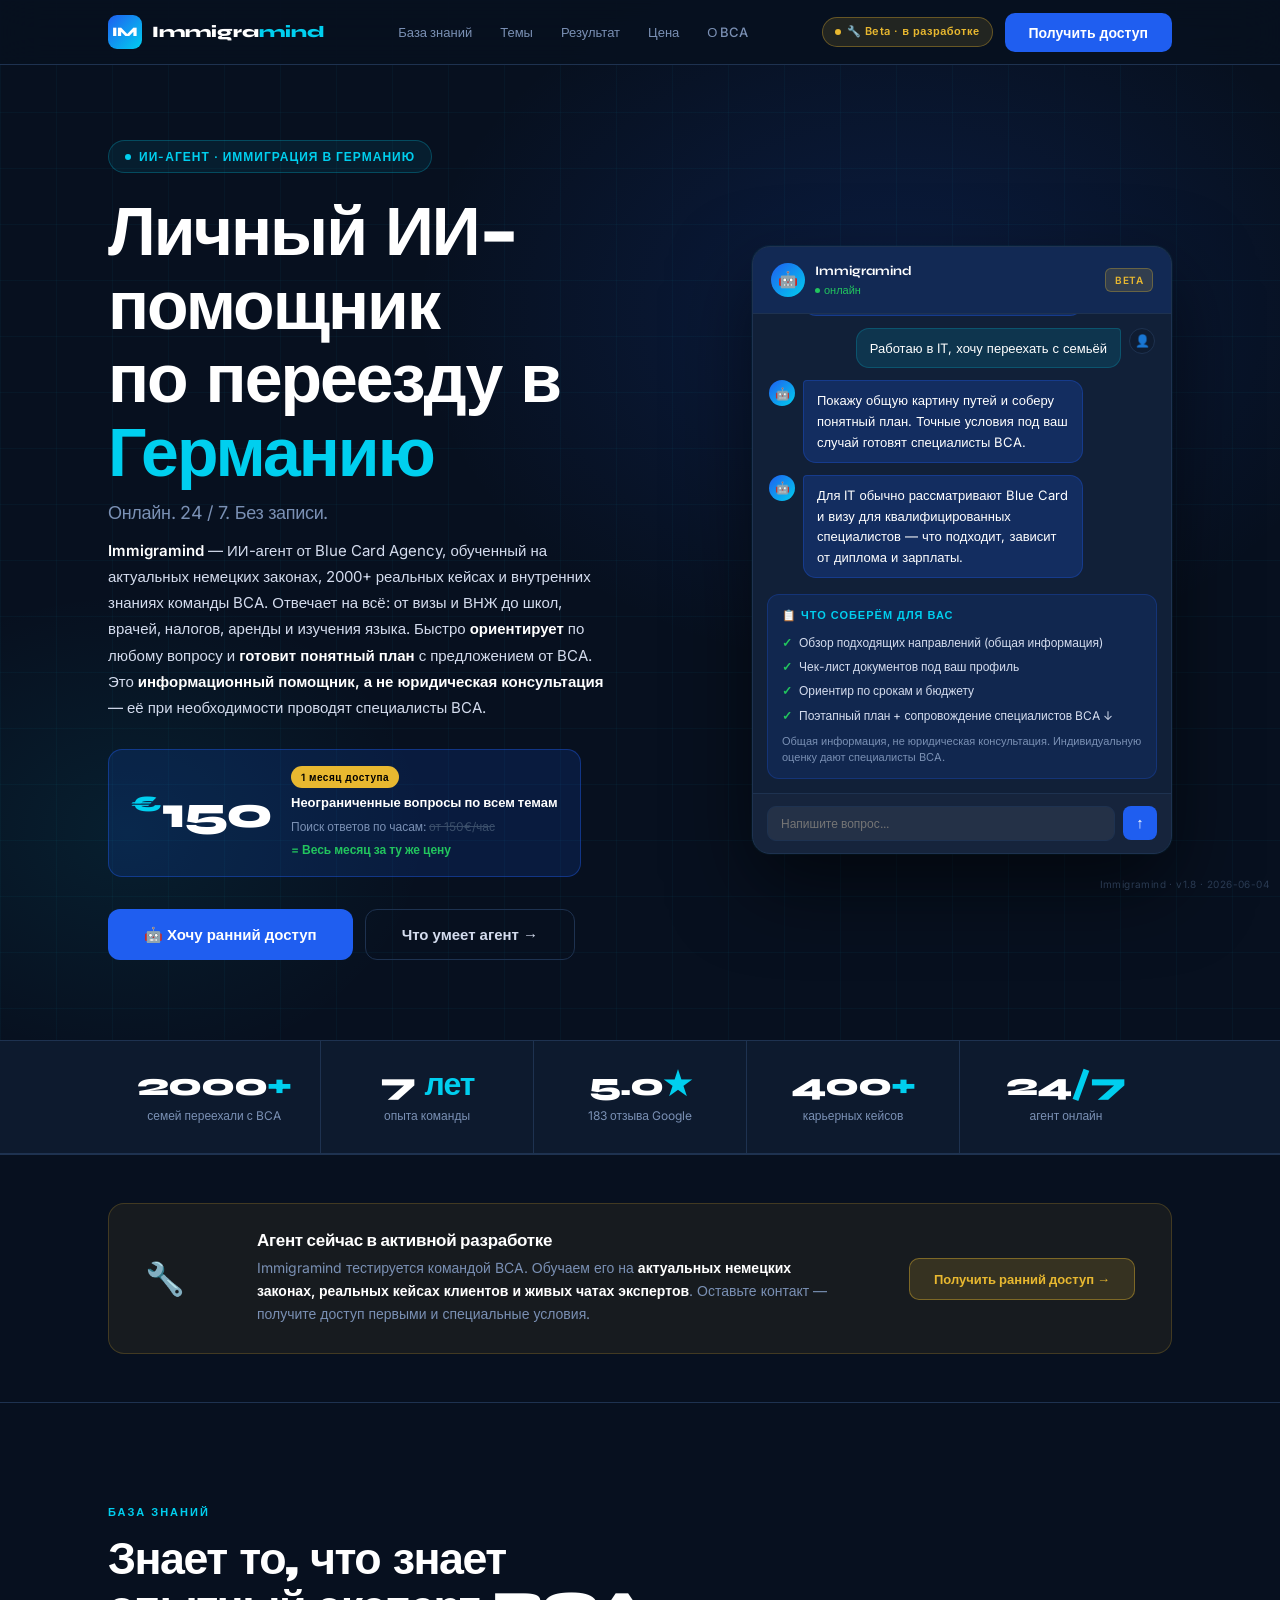
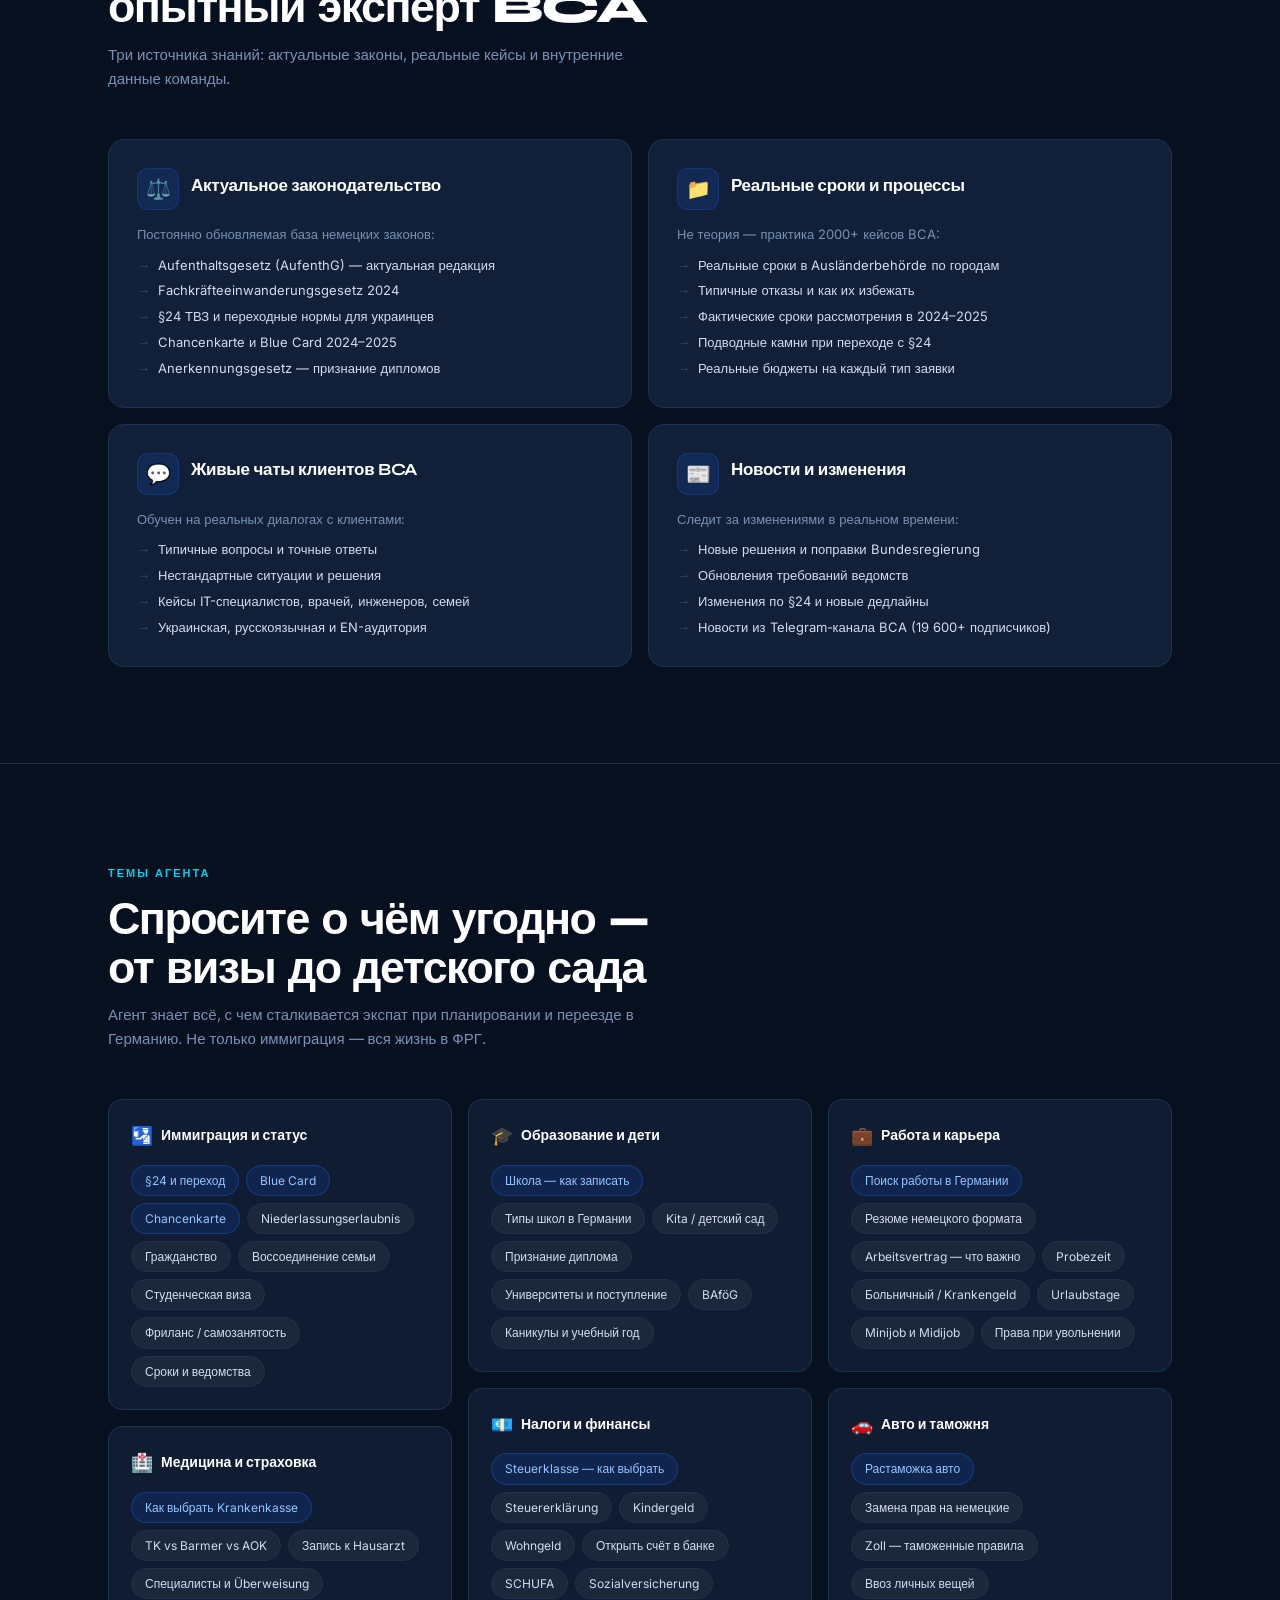
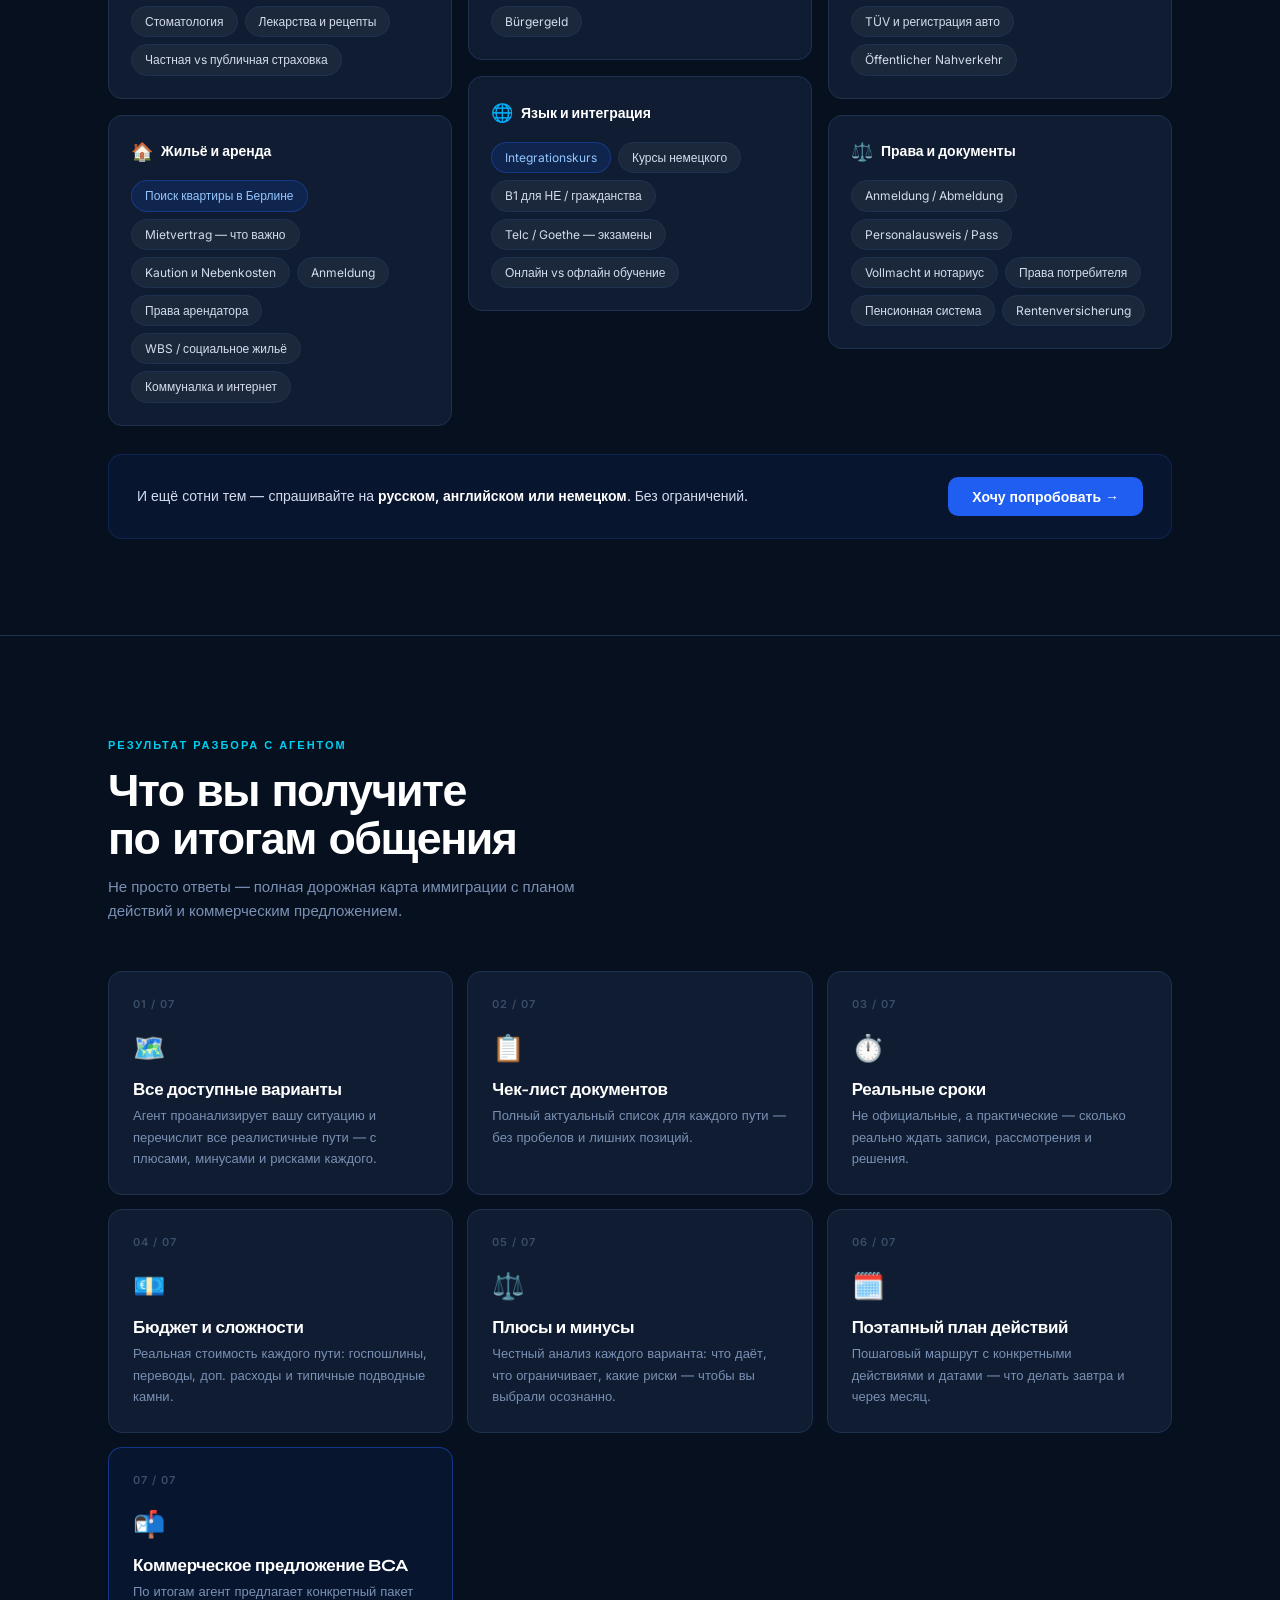
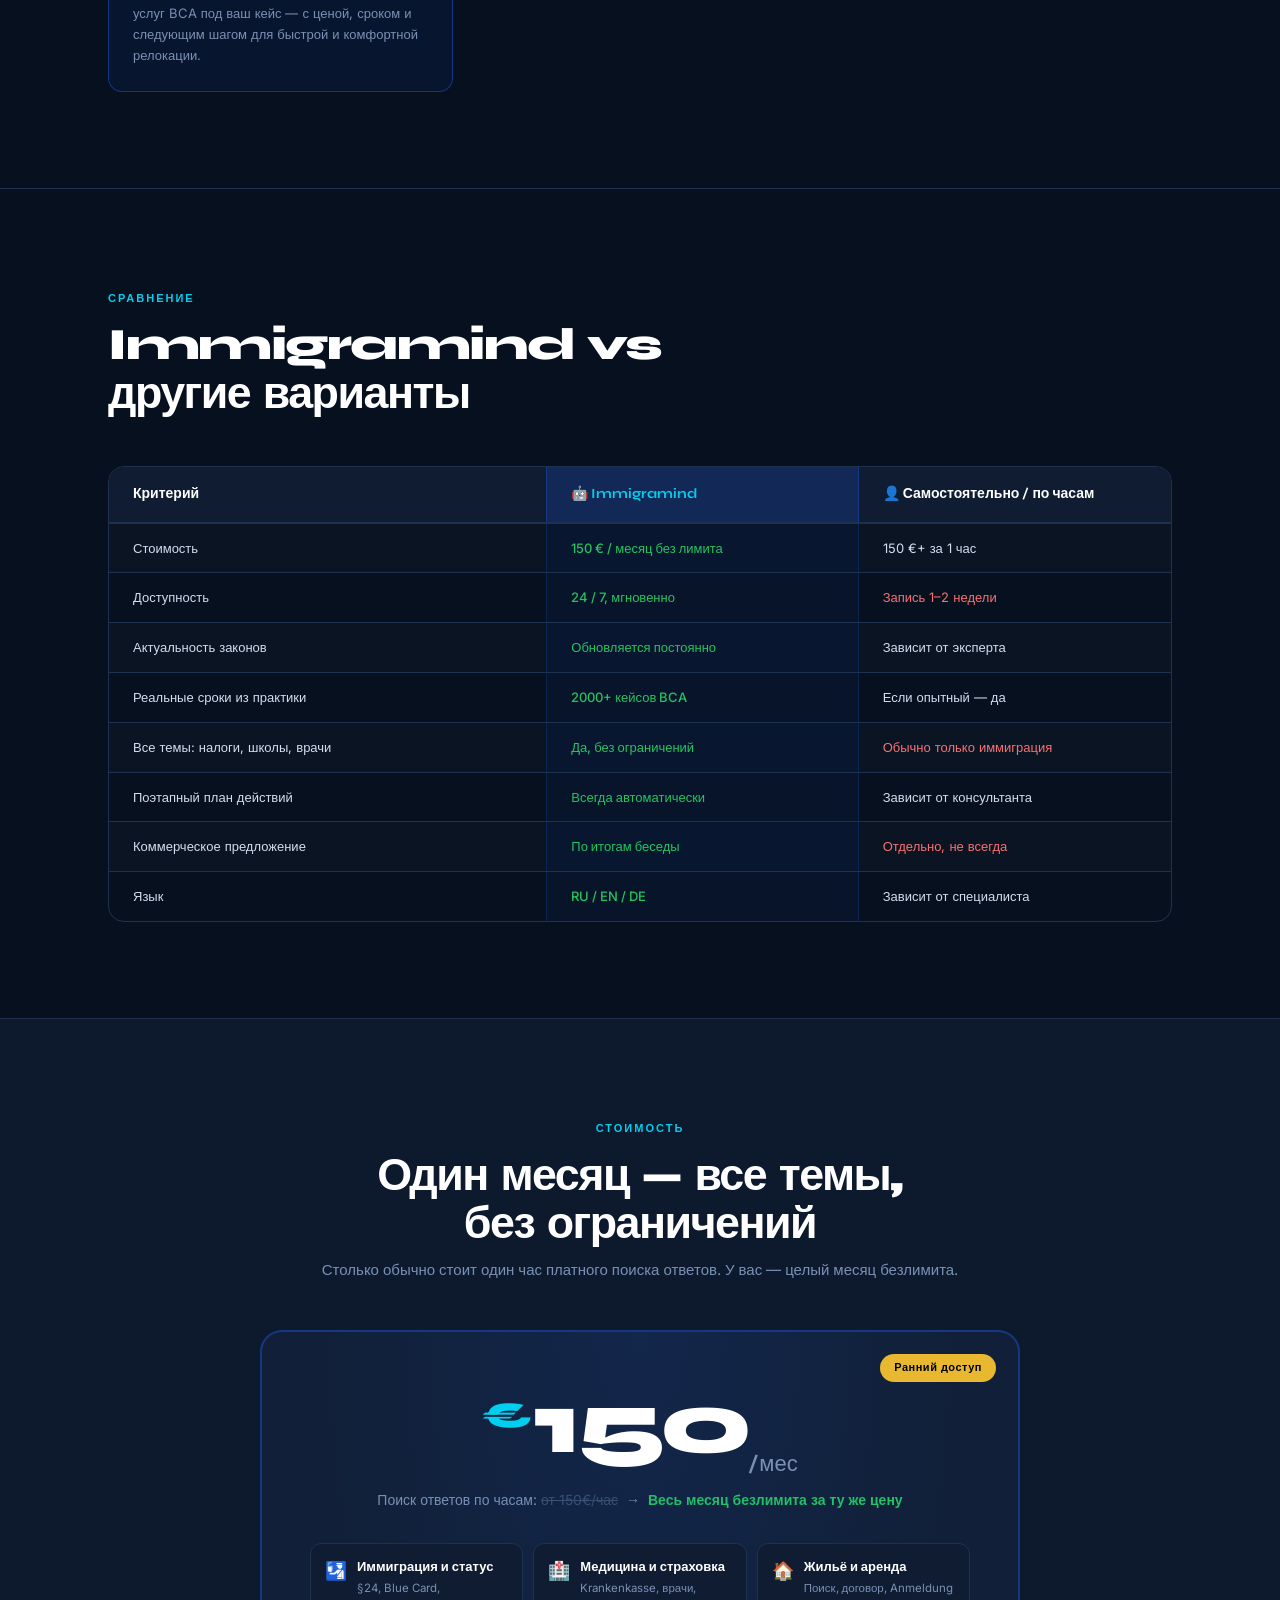
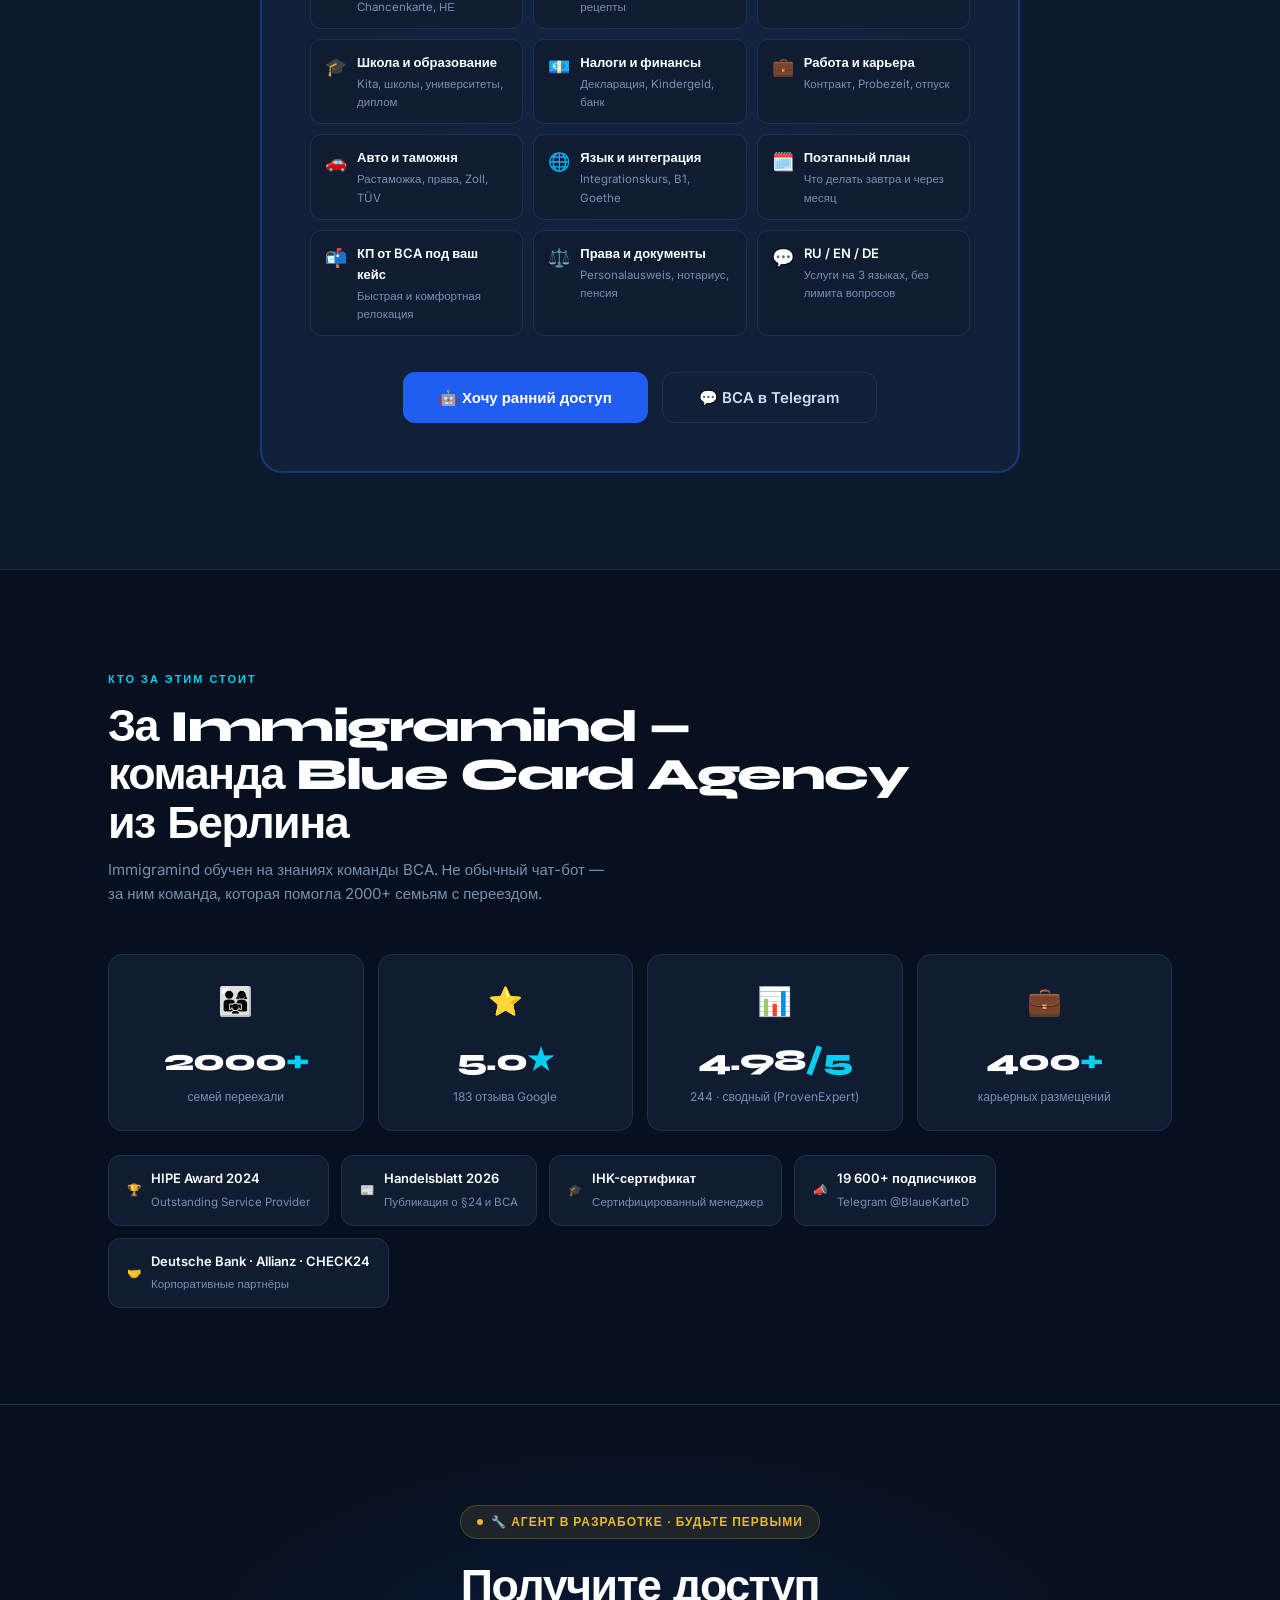
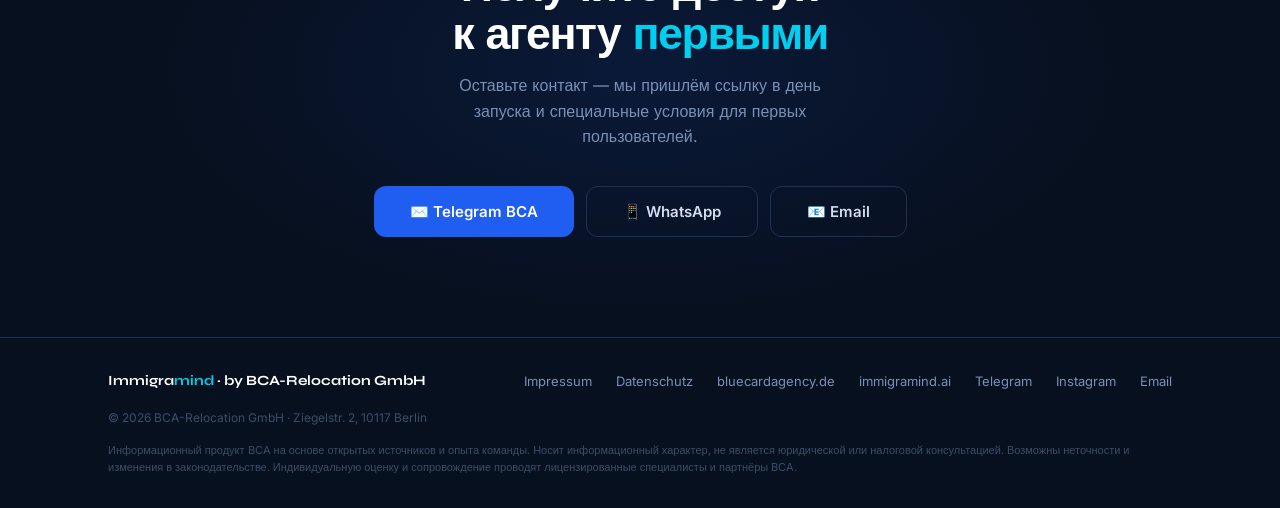
==== index.html @ 48bd8d13 "Unify Telegram to @BlaueKarteD only (index v1.8) - All Telegram links now point to t.me/BlaueKarteD " ====
<!DOCTYPE html>
<html lang="ru">
<head>
<meta charset="UTF-8">
<meta name="viewport" content="width=device-width, initial-scale=1.0">
<title>Immigramind — ИИ-агент по иммиграции в Германию | BCA</title>
<meta name="robots" content="noindex">
<link rel="stylesheet" href="fonts.css">
<style>
:root {
  --bg:      #07101F;
  --surface: #0D1A2E;
  --card:    #112038;
  --card2:   #0F1C31;
  --border:  #1E3250;
  --blue:    #1F5EF0;
  --blue-l:  #3D7AFF;
  --cyan:    #00CFEF;
  --gold:    #E8B830;
  --green:   #22C55E;
  --red:     #F87171;
  --white:   #FFFFFF;
  --text:    #D4DCEE;
  --muted:   #7A90B4;
  --faint:   #3A4E6A;
}

*, *::before, *::after { box-sizing: border-box; margin: 0; padding: 0; }
html { scroll-behavior: smooth; }
body {
  background: var(--bg);
  color: var(--text);
  font-family: 'Inter', sans-serif;
  font-size: 15px;
  line-height: 1.6;
  overflow-x: hidden;
}
a { text-decoration: none; }
strong { color: var(--white); font-weight: 600; }

/* ── TYPOGRAPHY ── */
h1, h2, h3 { font-family: 'Syne', sans-serif; color: var(--white); line-height: 1.08; }
h1 { font-size: clamp(40px, 5.5vw, 68px); font-weight: 800; letter-spacing: -2px; }
h2 { font-size: clamp(28px, 3.5vw, 46px); font-weight: 800; letter-spacing: -1.5px; }
h3 { font-size: 17px; font-weight: 700; letter-spacing: -0.3px; margin-bottom: 6px; }

/* ── UTILITIES ── */
.label {
  display: inline-block;
  font-size: 11px; letter-spacing: 2px; text-transform: uppercase;
  color: var(--cyan); font-weight: 600; margin-bottom: 14px;
}
.wrap { max-width: 1160px; margin: 0 auto; padding: 0 48px; }
section { padding: 96px 0; }
section + section { border-top: 1px solid var(--border); }

/* ── FADE IN ── */
.fi { opacity: 0; transform: translateY(24px); transition: opacity .65s ease, transform .65s ease; }
.fi.on { opacity: 1; transform: none; }

/* ── NAV ── */
nav {
  position: fixed; top: 0; left: 0; right: 0; z-index: 300;
  background: rgba(7,16,31,0.94);
  backdrop-filter: blur(20px);
  border-bottom: 1px solid var(--border);
}
.nav-inner {
  max-width: 1160px; margin: 0 auto; padding: 0 48px;
  height: 64px; display: flex; align-items: center; justify-content: space-between;
}
.nav-logo { display: flex; align-items: center; gap: 10px; }
.nav-mark {
  width: 34px; height: 34px;
  background: linear-gradient(135deg, var(--blue), var(--cyan));
  border-radius: 9px;
  display: flex; align-items: center; justify-content: center;
  font-family: 'Syne', sans-serif; font-weight: 800; font-size: 13px; color: #fff;
}
.nav-name { font-family: 'Syne', sans-serif; font-weight: 800; font-size: 16px; color: var(--white); }
.nav-name span { color: var(--cyan); }
.nav-links { display: flex; gap: 28px; }
.nav-links a { color: var(--muted); font-size: 13px; font-weight: 500; transition: color .2s; }
.nav-links a:hover { color: var(--white); }
.nav-right { display: flex; align-items: center; gap: 12px; }
.dev-badge {
  display: flex; align-items: center; gap: 6px;
  background: rgba(232,184,48,0.12);
  border: 1px solid rgba(232,184,48,0.35);
  color: var(--gold); font-size: 11px; font-weight: 600;
  padding: 5px 12px; border-radius: 100px; letter-spacing: .5px;
}
.dev-badge::before {
  content: ''; width: 6px; height: 6px;
  background: var(--gold); border-radius: 50%;
  animation: blink 1.8s infinite;
}
@keyframes blink { 0%,100%{opacity:1} 50%{opacity:.2} }
.btn { display: inline-flex; align-items: center; gap: 8px; font-family: 'Inter', sans-serif; font-weight: 600; border: none; cursor: pointer; border-radius: 10px; transition: all .2s; text-align: center; }
.btn-blue { background: var(--blue); color: #fff; padding: 11px 24px; font-size: 14px; }
.btn-blue:hover { background: var(--blue-l); transform: translateY(-1px); }
.btn-outline { background: transparent; color: var(--text); border: 1px solid var(--border); padding: 11px 22px; font-size: 14px; }
.btn-outline:hover { border-color: var(--cyan); color: var(--white); }
.btn-lg { padding: 15px 36px; font-size: 15px; border-radius: 12px; }

/* ── HERO ── */
.hero-section {
  padding: 140px 0 80px;
  position: relative; overflow: hidden;
}
.hero-bg {
  position: absolute; inset: 0; pointer-events: none;
  background:
    radial-gradient(ellipse 800px 600px at 70% 30%, rgba(31,94,240,0.16) 0%, transparent 60%),
    radial-gradient(ellipse 500px 400px at 10% 80%, rgba(0,207,239,0.08) 0%, transparent 60%);
}
.hero-grid-lines {
  position: absolute; inset: 0; pointer-events: none;
  background-image:
    linear-gradient(rgba(0,207,239,0.04) 1px, transparent 1px),
    linear-gradient(90deg, rgba(0,207,239,0.04) 1px, transparent 1px);
  background-size: 56px 56px;
}
.hero-inner {
  display: grid; grid-template-columns: 1fr 420px; gap: 64px; align-items: center;
  max-width: 1160px; margin: 0 auto; padding: 0 48px;
  position: relative; z-index: 2;
}
.hero-badge {
  display: inline-flex; align-items: center; gap: 8px;
  background: rgba(0,207,239,0.08); border: 1px solid rgba(0,207,239,0.25);
  border-radius: 100px; padding: 6px 16px; margin-bottom: 24px;
  font-size: 12px; color: var(--cyan); font-weight: 600; letter-spacing: 1px; text-transform: uppercase;
}
.hero-badge::before { content: ''; width: 6px; height: 6px; background: var(--cyan); border-radius: 50%; animation: blink 1.5s infinite; }
.hero-h1 { margin-bottom: 8px; }
.hero-h1 .accent { color: var(--cyan); }
.hero-sub { font-size: 18px; color: var(--muted); font-weight: 400; margin-bottom: 10px; letter-spacing: -0.3px; }
.hero-desc { color: var(--text); font-size: 15px; line-height: 1.75; max-width: 500px; margin-bottom: 28px; }

/* price callout in hero */
.hero-price {
  display: inline-flex; align-items: center; gap: 20px;
  background: rgba(31,94,240,0.15); border: 1px solid rgba(31,94,240,0.4);
  border-radius: 14px; padding: 16px 22px; margin-bottom: 32px;
}
.hp-num { font-family: 'Syne', sans-serif; font-size: 44px; font-weight: 800; color: var(--white); line-height: 1; letter-spacing: -2px; }
.hp-num sup { font-size: 22px; color: var(--cyan); letter-spacing: 0; }
.hp-meta { display: flex; flex-direction: column; gap: 4px; }
.hp-tag { background: var(--gold); color: #000; font-size: 10px; font-weight: 700; padding: 3px 10px; border-radius: 100px; letter-spacing: .5px; align-self: flex-start; }
.hp-line1 { font-size: 13px; font-weight: 600; color: var(--white); }
.hp-line2 { font-size: 12px; color: var(--muted); }
.hp-line2 s { color: var(--faint); }
.hp-line3 { font-size: 12px; color: var(--green); font-weight: 600; }

.hero-actions { display: flex; gap: 12px; flex-wrap: wrap; }

/* ── CHAT MOCK ── */
.chat-card {
  background: var(--card);
  border: 1px solid var(--border);
  border-radius: 18px; overflow: hidden;
  box-shadow: 0 32px 80px rgba(0,0,0,.55), 0 0 0 1px rgba(0,207,239,0.06);
}
.chat-head {
  padding: 14px 18px;
  background: rgba(31,94,240,0.15);
  border-bottom: 1px solid var(--border);
  display: flex; align-items: center; justify-content: space-between;
}
.chat-agent { display: flex; align-items: center; gap: 10px; }
.chat-ava {
  width: 34px; height: 34px;
  background: linear-gradient(135deg, var(--blue), var(--cyan));
  border-radius: 50%; display: flex; align-items: center; justify-content: center; font-size: 16px;
}
.chat-name { font-family: 'Syne', sans-serif; font-weight: 700; font-size: 13px; color: var(--white); }
.chat-online { font-size: 11px; color: var(--green); display: flex; align-items: center; gap: 4px; }
.chat-online::before { content: ''; width: 5px; height: 5px; background: var(--green); border-radius: 50%; animation: blink 2s infinite; }
.chat-beta { font-size: 10px; background: rgba(232,184,48,0.15); color: var(--gold); border: 1px solid rgba(232,184,48,0.3); padding: 3px 9px; border-radius: 6px; font-weight: 600; letter-spacing: .5px; }
.chat-body { padding: 16px; display: flex; flex-direction: column; gap: 12px; max-height: 280px; overflow-y: auto; }
.chat-body::-webkit-scrollbar { width: 0; }
.msg { display: flex; gap: 8px; align-items: flex-start; }
.msg.usr { flex-direction: row-reverse; }
.msg-av { width: 26px; height: 26px; border-radius: 50%; display: flex; align-items: center; justify-content: center; font-size: 12px; flex-shrink: 0; }
.msg.ai .msg-av { background: linear-gradient(135deg, var(--blue), var(--cyan)); }
.msg.usr .msg-av { background: var(--card2); border: 1px solid var(--border); }
.bbl { max-width: 280px; padding: 9px 13px; border-radius: 13px; font-size: 13px; line-height: 1.6; color: var(--white); }
.msg.ai .bbl { background: rgba(31,94,240,0.22); border: 1px solid rgba(31,94,240,0.3); border-top-left-radius: 4px; }
.msg.usr .bbl { background: rgba(0,207,239,0.12); border: 1px solid rgba(0,207,239,0.2); border-top-right-radius: 4px; }
.typing-bbl { display: flex; gap: 4px; align-items: center; padding: 10px 14px; }
.typing-bbl b { width: 6px; height: 6px; background: var(--cyan); border-radius: 50%; animation: tdot 1.2s infinite; }
.typing-bbl b:nth-child(2){animation-delay:.2s} .typing-bbl b:nth-child(3){animation-delay:.4s}
@keyframes tdot{0%,100%{opacity:.3;transform:translateY(0)}50%{opacity:1;transform:translateY(-4px)}}
.chat-result {
  margin: 0 14px 14px;
  background: rgba(31,94,240,0.12); border: 1px solid rgba(31,94,240,0.25); border-radius: 12px; padding: 12px 14px;
}
.cr-title { font-size: 11px; color: var(--cyan); text-transform: uppercase; letter-spacing: 1px; font-weight: 700; margin-bottom: 8px; }
.cr-item { font-size: 12px; color: var(--text); display: flex; gap: 7px; align-items: flex-start; margin-bottom: 5px; }
.cr-item::before { content: '✓'; color: var(--green); font-weight: 700; flex-shrink: 0; }
.chat-input-row {
  padding: 12px 14px; border-top: 1px solid var(--border);
  display: flex; gap: 8px; background: rgba(255,255,255,0.02);
}
.chat-field { flex: 1; background: rgba(255,255,255,0.06); border: 1px solid var(--border); border-radius: 9px; padding: 9px 13px; color: var(--muted); font-size: 12px; font-family: 'Inter', sans-serif; }
.chat-send { width: 34px; height: 34px; background: var(--blue); border: none; border-radius: 8px; color: #fff; font-size: 15px; cursor: pointer; display: flex; align-items: center; justify-content: center; }

/* ── STATS BAR ── */
.stats-bar {
  background: var(--surface); border-top: 1px solid var(--border); border-bottom: 1px solid var(--border);
  padding: 0;
}
.stats-inner { display: flex; max-width: 1160px; margin: 0 auto; padding: 0 48px; }
.stat { flex: 1; padding: 28px 0; text-align: center; border-right: 1px solid var(--border); }
.stat:last-child { border-right: none; }
.stat-n { font-family: 'Syne', sans-serif; font-size: 32px; font-weight: 800; color: var(--white); letter-spacing: -1px; line-height: 1; }
.stat-n em { font-style: normal; color: var(--cyan); }
.stat-l { font-size: 12px; color: var(--muted); margin-top: 5px; }

/* ── DEV BANNER ── */
.dev-banner {
  background: rgba(232,184,48,0.07); border: 1px solid rgba(232,184,48,0.2);
  border-radius: 16px; padding: 28px 36px;
  display: flex; align-items: center; justify-content: space-between; gap: 20px; flex-wrap: wrap;
  margin: 0 0 0 0;
}
.dev-icon { font-size: 32px; flex-shrink: 0; }
.dev-text h3 { font-family: 'Syne', sans-serif; font-size: 17px; font-weight: 700; color: var(--white); margin-bottom: 6px; }
.dev-text p { font-size: 14px; color: var(--muted); line-height: 1.65; max-width: 580px; }
.btn-gold { background: rgba(232,184,48,0.15); border: 1px solid rgba(232,184,48,0.4); color: var(--gold); padding: 12px 24px; font-size: 13px; font-weight: 600; border-radius: 10px; cursor: pointer; font-family: 'Inter', sans-serif; white-space: nowrap; transition: background .2s; }
.btn-gold:hover { background: rgba(232,184,48,0.25); }

/* ── KNOWLEDGE ── */
.know-grid { display: grid; grid-template-columns: 1fr 1fr; gap: 16px; margin-top: 48px; }
.know-card {
  background: var(--card); border: 1px solid var(--border); border-radius: 16px; padding: 28px;
  transition: border-color .25s, transform .25s;
}
.know-card:hover { border-color: rgba(0,207,239,0.35); transform: translateY(-2px); }
.know-top { display: flex; align-items: center; gap: 12px; margin-bottom: 14px; }
.know-ico { width: 42px; height: 42px; background: rgba(31,94,240,0.15); border: 1px solid rgba(31,94,240,0.25); border-radius: 11px; display: flex; align-items: center; justify-content: center; font-size: 20px; flex-shrink: 0; }
.know-card p { color: var(--muted); font-size: 13px; margin-bottom: 10px; }
.know-card ul { list-style: none; display: flex; flex-direction: column; gap: 5px; }
.know-card ul li { font-size: 13px; color: var(--text); display: flex; gap: 8px; }
.know-card ul li::before { content: '→'; color: var(--faint); flex-shrink: 0; }

/* ── TOPICS ── */
.topics-cols { display: grid; grid-template-columns: repeat(3,1fr); gap: 16px; margin-top: 48px; }
.topic-grp { background: var(--card2); border: 1px solid var(--border); border-radius: 14px; padding: 22px; margin-bottom: 0; }
.topic-grp + .topic-grp { margin-top: 16px; }
.tg-head { display: flex; align-items: center; gap: 8px; font-family: 'Syne', sans-serif; font-size: 14px; font-weight: 700; color: var(--white); margin-bottom: 14px; }
.tg-ico { font-size: 18px; }
.tags { display: flex; flex-wrap: wrap; gap: 7px; }
.tag {
  background: rgba(255,255,255,0.05); border: 1px solid var(--border);
  border-radius: 100px; padding: 5px 13px; font-size: 12px; color: var(--text);
  transition: all .2s; white-space: nowrap; cursor: default;
}
.tag:hover { border-color: rgba(0,207,239,0.4); color: var(--white); background: rgba(0,207,239,0.07); }
.tag.hi { background: rgba(31,94,240,0.15); border-color: rgba(31,94,240,0.35); color: #93C5FD; }
.tag.hi:hover { background: rgba(31,94,240,0.25); color: var(--white); }
.topics-footer {
  margin-top: 28px; padding: 22px 28px;
  background: rgba(31,94,240,0.08); border: 1px solid rgba(31,94,240,0.2); border-radius: 14px;
  display: flex; align-items: center; justify-content: space-between; gap: 16px; flex-wrap: wrap;
}
.topics-footer p { font-size: 14px; color: var(--text); }

/* ── WHAT YOU GET ── */
.get-grid { display: grid; grid-template-columns: repeat(3,1fr); gap: 14px; margin-top: 48px; }
.get-card {
  background: var(--card2); border: 1px solid var(--border); border-radius: 14px; padding: 24px;
  transition: border-color .25s, background .25s;
}
.get-card:hover { border-color: rgba(0,207,239,0.3); background: rgba(0,207,239,0.03); }
.get-card.featured { border-color: rgba(31,94,240,0.45); background: rgba(31,94,240,0.08); }
.get-num { font-size: 11px; color: var(--faint); font-weight: 600; letter-spacing: 1px; margin-bottom: 14px; }
.get-icon { font-size: 26px; margin-bottom: 12px; }
.get-card p { font-size: 13px; color: var(--muted); line-height: 1.65; }

/* ── VS TABLE ── */
.vs-table { margin-top: 48px; border: 1px solid var(--border); border-radius: 16px; overflow: hidden; }
.vs-head { display: grid; grid-template-columns: 1.4fr 1fr 1fr; background: var(--card2); border-bottom: 1px solid var(--border); }
.vh { padding: 16px 24px; font-family: 'Syne', sans-serif; font-size: 14px; font-weight: 700; color: var(--white); }
.vh.ai { background: rgba(31,94,240,0.2); color: var(--cyan); border-left: 1px solid rgba(31,94,240,0.3); border-right: 1px solid rgba(31,94,240,0.3); }
.vs-row { display: grid; grid-template-columns: 1.4fr 1fr 1fr; border-top: 1px solid var(--border); }
.vs-row:nth-child(even) .vc { background: rgba(255,255,255,0.015); }
.vs-row:nth-child(even) .vc.ai { background: rgba(31,94,240,0.08); }
.vc { padding: 14px 24px; font-size: 13px; color: var(--text); }
.vc.ai { background: rgba(31,94,240,0.05); border-left: 1px solid rgba(31,94,240,0.2); border-right: 1px solid rgba(31,94,240,0.2); color: var(--white); }
.vc.ok { color: var(--green); font-weight: 500; }
.vc.no { color: var(--red); }

/* ── PRICE SECTION ── */
.price-box {
  max-width: 760px; margin: 48px auto 0;
  background: var(--card); border: 2px solid rgba(31,94,240,0.4);
  border-radius: 22px; padding: 48px; position: relative; overflow: hidden;
  text-align: center;
}
.price-box::before {
  content: ''; position: absolute; inset: 0;
  background: radial-gradient(ellipse at 50% 0%, rgba(31,94,240,0.1) 0%, transparent 60%);
  pointer-events: none;
}
.price-popular { position: absolute; top: 22px; right: 22px; background: var(--gold); color: #000; font-size: 11px; font-weight: 700; padding: 5px 14px; border-radius: 100px; letter-spacing: .5px; }
.price-big { font-family: 'Syne', sans-serif; font-size: 88px; font-weight: 800; color: var(--white); letter-spacing: -5px; line-height: 1; position: relative; z-index: 1; }
.price-big sup { font-size: 36px; letter-spacing: 0; color: var(--cyan); vertical-align: top; margin-top: 18px; display: inline-block; }
.price-big sub { font-size: 22px; letter-spacing: 0; color: var(--muted); font-weight: 400; }
.price-eq { margin: 14px 0 32px; color: var(--muted); font-size: 14px; }
.price-eq s { color: var(--faint); }
.price-eq strong { color: var(--green); }
.pf-grid { display: grid; grid-template-columns: repeat(3,1fr); gap: 10px; text-align: left; margin-bottom: 36px; position: relative; z-index: 1; }
.pf { background: var(--card2); border: 1px solid var(--border); border-radius: 11px; padding: 12px 14px; display: flex; gap: 10px; align-items: flex-start; }
.pf-ico { font-size: 18px; flex-shrink: 0; margin-top: 1px; }
.pf-t { font-size: 13px; font-weight: 600; color: var(--white); }
.pf-s { font-size: 11.5px; color: var(--muted); margin-top: 2px; }
.price-actions { display: flex; gap: 14px; justify-content: center; flex-wrap: wrap; position: relative; z-index: 1; }

/* ── TRUST ── */
.trust-grid { display: grid; grid-template-columns: repeat(4,1fr); gap: 14px; margin-top: 48px; }
.trust-card { display: block; color: inherit; background: var(--card2); border: 1px solid var(--border); border-radius: 14px; padding: 24px; text-align: center; transition: border-color .25s; }
.trust-card:hover { border-color: rgba(0,207,239,0.25); }
.trust-ico { font-size: 28px; margin-bottom: 12px; }
.trust-n { font-family: 'Syne', sans-serif; font-size: 30px; font-weight: 800; color: var(--white); letter-spacing: -1px; }
.trust-n em { font-style: normal; color: var(--cyan); }
.trust-l { font-size: 12px; color: var(--muted); margin-top: 5px; line-height: 1.4; }
.awards { display: flex; flex-wrap: wrap; gap: 12px; margin-top: 24px; }
.award { background: var(--card2); border: 1px solid var(--border); border-radius: 12px; padding: 12px 18px; display: flex; align-items: center; gap: 10px; transition: border-color .25s; }
.award:hover { border-color: rgba(232,184,48,0.35); }
.award-ico { font-size: 20px; }
.award strong { display: block; font-size: 13px; color: var(--white); font-weight: 600; }
.award span { font-size: 11.5px; color: var(--muted); }

/* ── CTA ── */
.cta-section {
  padding: 100px 0;
  background: radial-gradient(ellipse 800px 400px at 50% 50%, rgba(31,94,240,0.12) 0%, transparent 60%);
  text-align: center;
  border-top: 1px solid var(--border);
}
.cta-badge {
  display: inline-flex; align-items: center; gap: 8px;
  background: rgba(232,184,48,0.10); border: 1px solid rgba(232,184,48,0.25);
  border-radius: 100px; padding: 6px 16px; margin-bottom: 24px;
  font-size: 12px; color: var(--gold); font-weight: 600; letter-spacing: 1px; text-transform: uppercase;
}
.cta-badge::before { content: ''; width: 6px; height: 6px; background: var(--gold); border-radius: 50%; animation: blink 1.8s infinite; }
.cta-section h2 { margin-bottom: 14px; }
.cta-section h2 em { font-style: normal; color: var(--cyan); }
.cta-section p { color: var(--muted); font-size: 16px; max-width: 420px; margin: 0 auto 36px; }
.cta-btns { display: flex; gap: 12px; justify-content: center; flex-wrap: wrap; }

/* ── FOOTER ── */
footer {
  border-top: 1px solid var(--border);
  padding: 32px 0;
}
.footer-inner { max-width: 1160px; margin: 0 auto; padding: 0 48px; display: flex; align-items: center; justify-content: space-between; flex-wrap: wrap; gap: 16px; }
.footer-name { font-family: 'Syne', sans-serif; font-size: 14px; font-weight: 700; color: var(--white); }
.footer-name span { color: var(--cyan); }
.footer-links { display: flex; gap: 24px; flex-wrap: wrap; }
.footer-links a { color: var(--muted); font-size: 13px; transition: color .2s; }
.footer-links a:hover { color: var(--white); }
.footer-copy { color: var(--faint); font-size: 12px; }
.footer-disclaimer { max-width: 1160px; margin: 14px auto 0; padding: 0 48px; font-size: 11px; line-height: 1.55; color: var(--faint); }

/* ── RESPONSIVE ── */
@media (max-width: 1100px) {
  .hero-inner { grid-template-columns: 1fr; }
  .hero-right { display: none; }
  .topics-cols { grid-template-columns: 1fr 1fr; }
  .trust-grid { grid-template-columns: 1fr 1fr; }
}
@media (max-width: 768px) {
  .wrap, .hero-inner, .nav-inner, .stats-inner, .footer-inner { padding: 0 20px; }
  nav { display: none; }
  .hero-section { padding: 80px 0 60px; }
  section { padding: 64px 0; }
  .know-grid, .get-grid, .pf-grid { grid-template-columns: 1fr; }
  .topics-cols { grid-template-columns: 1fr; }
  .trust-grid { grid-template-columns: 1fr 1fr; }
  .price-big { font-size: 64px; }
  .pf-grid { grid-template-columns: 1fr 1fr; }
  .vs-head, .vs-row { grid-template-columns: 1fr 1fr 1fr; }
  .vc, .vh { padding: 10px 12px; font-size: 12px; }
  .stats-inner { flex-wrap: wrap; }
  .stat { flex: 0 0 50%; border-right: none; border-bottom: 1px solid var(--border); }
}

/* ── DOC VERSION ── */
.doc-version { position: fixed; bottom: 8px; right: 11px; z-index: 400; font-family: 'Inter', sans-serif; font-size: 10px; letter-spacing: .4px; color: var(--faint); opacity: .7; pointer-events: none; }
</style>
</head>
<body>

<!-- NAV -->
<nav>
  <div class="nav-inner">
    <a href="#" class="nav-logo">
      <div class="nav-mark">IM</div>
      <span class="nav-name">Immigra<span>mind</span></span>
    </a>
    <div class="nav-links">
      <a href="#knowledge">База знаний</a>
      <a href="#topics">Темы</a>
      <a href="#output">Результат</a>
      <a href="#price">Цена</a>
      <a href="#trust">О BCA</a>
    </div>
    <div class="nav-right">
      <div class="dev-badge">🔧 Beta · в разработке</div>
      <button class="btn btn-blue" onclick="document.getElementById('cta').scrollIntoView({behavior:'smooth'})">Получить доступ</button>
    </div>
  </div>
</nav>

<!-- HERO -->
<section class="hero-section">
  <div class="hero-bg"></div>
  <div class="hero-grid-lines"></div>
  <div class="hero-inner">
    <div class="hero-left fi">
      <div class="hero-badge">ИИ-агент · иммиграция в Германию</div>
      <h1 class="hero-h1">Личный ИИ-помощник<br>по переезду в<br><span class="accent">Германию</span></h1>
      <p class="hero-sub">Онлайн. 24 / 7. Без записи.</p>
      <p class="hero-desc">
        <strong>Immigramind</strong> — ИИ-агент от Blue Card Agency, обученный на актуальных немецких законах, 2000+ реальных кейсах и внутренних знаниях команды BCA.
        Отвечает на всё: от визы и ВНЖ до школ, врачей, налогов, аренды и изучения языка.
        Быстро <strong>ориентирует</strong> по любому вопросу и <strong>готовит понятный план</strong> с предложением от BCA. Это <strong>информационный помощник, а не юридическая консультация</strong> — её при необходимости проводят специалисты BCA.
      </p>
      <div class="hero-price">
        <div class="hp-num"><sup>€</sup>150</div>
        <div class="hp-meta">
          <div class="hp-tag">1 месяц доступа</div>
          <div class="hp-line1">Неограниченные вопросы по всем темам</div>
          <div class="hp-line2">Поиск ответов по часам: <s>от 150€/час</s></div>
          <div class="hp-line3">= Весь месяц за ту же цену</div>
        </div>
      </div>
      <div class="hero-actions">
        <button class="btn btn-blue btn-lg" onclick="document.getElementById('cta').scrollIntoView({behavior:'smooth'})">🤖 Хочу ранний доступ</button>
        <button class="btn btn-outline btn-lg" onclick="document.getElementById('topics').scrollIntoView({behavior:'smooth'})">Что умеет агент →</button>
      </div>
    </div>
    <div class="hero-right fi">
      <div class="chat-card">
        <div class="chat-head">
          <div class="chat-agent">
            <div class="chat-ava">🤖</div>
            <div>
              <div class="chat-name">Immigramind</div>
              <div class="chat-online">онлайн</div>
            </div>
          </div>
          <div class="chat-beta">BETA</div>
        </div>
        <div class="chat-body" id="chatBody">
          <div class="msg ai">
            <div class="msg-av">🤖</div>
            <div class="bbl">Привет! Я ИИ-агент BCA. Помогу сориентироваться в переезде в Германию — варианты, документы, сроки, бюджет. С чего начнём?</div>
          </div>
          <div class="msg usr">
            <div class="msg-av">👤</div>
            <div class="bbl">Работаю в IT, хочу переехать с семьёй</div>
          </div>
          <div class="msg ai">
            <div class="msg-av">🤖</div>
            <div class="bbl">Покажу общую картину путей и соберу понятный план. Точные условия под ваш случай готовят специалисты BCA.</div>
          </div>
        </div>
        <div class="chat-result">
          <div class="cr-title">📋 Что соберём для вас</div>
          <div class="cr-item">Обзор подходящих направлений (общая информация)</div>
          <div class="cr-item">Чек-лист документов под ваш профиль</div>
          <div class="cr-item">Ориентир по срокам и бюджету</div>
          <div class="cr-item">Поэтапный план + сопровождение специалистов BCA ↓</div>
          <div style="font-size:11px;color:var(--muted);margin-top:8px;line-height:1.5">Общая информация, не юридическая консультация. Индивидуальную оценку дают специалисты BCA.</div>
        </div>
        <div class="chat-input-row">
          <input class="chat-field" placeholder="Напишите вопрос..." readonly>
          <button class="chat-send">↑</button>
        </div>
      </div>
    </div>
  </div>
</section>

<!-- STATS BAR -->
<div class="stats-bar">
  <div class="stats-inner">
    <div class="stat"><div class="stat-n">2000<em>+</em></div><div class="stat-l">семей переехали с BCA</div></div>
    <div class="stat"><div class="stat-n">7<em> лет</em></div><div class="stat-l">опыта команды</div></div>
    <div class="stat"><div class="stat-n">5.0<em>★</em></div><div class="stat-l">183 отзыва Google</div></div>
    <div class="stat"><div class="stat-n">400<em>+</em></div><div class="stat-l">карьерных кейсов</div></div>
    <div class="stat"><div class="stat-n">24<em>/7</em></div><div class="stat-l">агент онлайн</div></div>
  </div>
</div>

<!-- DEV BANNER -->
<section style="padding:48px 0; border-top:1px solid var(--border);">
  <div class="wrap fi">
    <div class="dev-banner">
      <div class="dev-icon">🔧</div>
      <div class="dev-text">
        <h3>Агент сейчас в активной разработке</h3>
        <p>Immigramind тестируется командой BCA. Обучаем его на <strong>актуальных немецких законах, реальных кейсах клиентов и живых чатах экспертов</strong>. Оставьте контакт — получите доступ первыми и специальные условия.</p>
      </div>
      <button class="btn-gold" onclick="document.getElementById('cta').scrollIntoView({behavior:'smooth'})">Получить ранний доступ →</button>
    </div>
  </div>
</section>

<!-- KNOWLEDGE -->
<section id="knowledge">
  <div class="wrap">
    <div class="fi">
      <span class="label">База знаний</span>
      <h2>Знает то, что знает<br>опытный эксперт BCA</h2>
      <p style="color:var(--muted);margin-top:10px;max-width:520px;">Три источника знаний: актуальные законы, реальные кейсы и внутренние данные команды.</p>
    </div>
    <div class="know-grid">
      <div class="know-card fi">
        <div class="know-top"><div class="know-ico">⚖️</div><h3>Актуальное законодательство</h3></div>
        <p>Постоянно обновляемая база немецких законов:</p>
        <ul>
          <li>Aufenthaltsgesetz (AufenthG) — актуальная редакция</li>
          <li>Fachkräfteeinwanderungsgesetz 2024</li>
          <li>§24 ТВЗ и переходные нормы для украинцев</li>
          <li>Chancenkarte и Blue Card 2024–2025</li>
          <li>Anerkennungsgesetz — признание дипломов</li>
        </ul>
      </div>
      <div class="know-card fi">
        <div class="know-top"><div class="know-ico">📁</div><h3>Реальные сроки и процессы</h3></div>
        <p>Не теория — практика 2000+ кейсов BCA:</p>
        <ul>
          <li>Реальные сроки в Ausländerbehörde по городам</li>
          <li>Типичные отказы и как их избежать</li>
          <li>Фактические сроки рассмотрения в 2024–2025</li>
          <li>Подводные камни при переходе с §24</li>
          <li>Реальные бюджеты на каждый тип заявки</li>
        </ul>
      </div>
      <div class="know-card fi">
        <div class="know-top"><div class="know-ico">💬</div><h3>Живые чаты клиентов BCA</h3></div>
        <p>Обучен на реальных диалогах с клиентами:</p>
        <ul>
          <li>Типичные вопросы и точные ответы</li>
          <li>Нестандартные ситуации и решения</li>
          <li>Кейсы IT-специалистов, врачей, инженеров, семей</li>
          <li>Украинская, русскоязычная и EN-аудитория</li>
        </ul>
      </div>
      <div class="know-card fi">
        <div class="know-top"><div class="know-ico">📰</div><h3>Новости и изменения</h3></div>
        <p>Следит за изменениями в реальном времени:</p>
        <ul>
          <li>Новые решения и поправки Bundesregierung</li>
          <li>Обновления требований ведомств</li>
          <li>Изменения по §24 и новые дедлайны</li>
          <li>Новости из Telegram-канала BCA (19 600+ подписчиков)</li>
        </ul>
      </div>
    </div>
  </div>
</section>

<!-- TOPICS -->
<section id="topics">
  <div class="wrap">
    <div class="fi">
      <span class="label">Темы агента</span>
      <h2>Спросите о чём угодно —<br>от визы до детского сада</h2>
      <p style="color:var(--muted);margin-top:10px;max-width:560px;">Агент знает всё, с чем сталкивается экспат при планировании и переезде в Германию. Не только иммиграция — вся жизнь в ФРГ.</p>
    </div>
    <div class="topics-cols fi">
      <div>
        <div class="topic-grp">
          <div class="tg-head"><span class="tg-ico">🛂</span> Иммиграция и статус</div>
          <div class="tags">
            <span class="tag hi">§24 и переход</span><span class="tag hi">Blue Card</span><span class="tag hi">Chancenkarte</span>
            <span class="tag">Niederlassungserlaubnis</span><span class="tag">Гражданство</span><span class="tag">Воссоединение семьи</span>
            <span class="tag">Студенческая виза</span><span class="tag">Фриланс / самозанятость</span><span class="tag">Сроки и ведомства</span>
          </div>
        </div>
        <div class="topic-grp" style="margin-top:16px">
          <div class="tg-head"><span class="tg-ico">🏥</span> Медицина и страховка</div>
          <div class="tags">
            <span class="tag hi">Как выбрать Krankenkasse</span><span class="tag">TK vs Barmer vs AOK</span>
            <span class="tag">Запись к Hausarzt</span><span class="tag">Специалисты и Überweisung</span>
            <span class="tag">Стоматология</span><span class="tag">Лекарства и рецепты</span>
            <span class="tag">Частная vs публичная страховка</span>
          </div>
        </div>
        <div class="topic-grp" style="margin-top:16px">
          <div class="tg-head"><span class="tg-ico">🏠</span> Жильё и аренда</div>
          <div class="tags">
            <span class="tag hi">Поиск квартиры в Берлине</span><span class="tag">Mietvertrag — что важно</span>
            <span class="tag">Kaution и Nebenkosten</span><span class="tag">Anmeldung</span>
            <span class="tag">Права арендатора</span><span class="tag">WBS / социальное жильё</span>
            <span class="tag">Коммуналка и интернет</span>
          </div>
        </div>
      </div>
      <div>
        <div class="topic-grp">
          <div class="tg-head"><span class="tg-ico">🎓</span> Образование и дети</div>
          <div class="tags">
            <span class="tag hi">Школа — как записать</span><span class="tag">Типы школ в Германии</span>
            <span class="tag">Kita / детский сад</span><span class="tag">Признание диплома</span>
            <span class="tag">Университеты и поступление</span><span class="tag">BAföG</span>
            <span class="tag">Каникулы и учебный год</span>
          </div>
        </div>
        <div class="topic-grp" style="margin-top:16px">
          <div class="tg-head"><span class="tg-ico">💶</span> Налоги и финансы</div>
          <div class="tags">
            <span class="tag hi">Steuerklasse — как выбрать</span><span class="tag">Steuererklärung</span>
            <span class="tag">Kindergeld</span><span class="tag">Wohngeld</span>
            <span class="tag">Открыть счёт в банке</span><span class="tag">SCHUFA</span>
            <span class="tag">Sozialversicherung</span><span class="tag">Bürgergeld</span>
          </div>
        </div>
        <div class="topic-grp" style="margin-top:16px">
          <div class="tg-head"><span class="tg-ico">🌐</span> Язык и интеграция</div>
          <div class="tags">
            <span class="tag hi">Integrationskurs</span><span class="tag">Курсы немецкого</span>
            <span class="tag">B1 для НЕ / гражданства</span><span class="tag">Telc / Goethe — экзамены</span>
            <span class="tag">Онлайн vs офлайн обучение</span>
          </div>
        </div>
      </div>
      <div>
        <div class="topic-grp">
          <div class="tg-head"><span class="tg-ico">💼</span> Работа и карьера</div>
          <div class="tags">
            <span class="tag hi">Поиск работы в Германии</span><span class="tag">Резюме немецкого формата</span>
            <span class="tag">Arbeitsvertrag — что важно</span><span class="tag">Probezeit</span>
            <span class="tag">Больничный / Krankengeld</span><span class="tag">Urlaubstage</span>
            <span class="tag">Minijob и Midijob</span><span class="tag">Права при увольнении</span>
          </div>
        </div>
        <div class="topic-grp" style="margin-top:16px">
          <div class="tg-head"><span class="tg-ico">🚗</span> Авто и таможня</div>
          <div class="tags">
            <span class="tag hi">Растаможка авто</span><span class="tag">Замена прав на немецкие</span>
            <span class="tag">Zoll — таможенные правила</span><span class="tag">Ввоз личных вещей</span>
            <span class="tag">TÜV и регистрация авто</span><span class="tag">Öffentlicher Nahverkehr</span>
          </div>
        </div>
        <div class="topic-grp" style="margin-top:16px">
          <div class="tg-head"><span class="tg-ico">⚖️</span> Права и документы</div>
          <div class="tags">
            <span class="tag">Anmeldung / Abmeldung</span><span class="tag">Personalausweis / Pass</span>
            <span class="tag">Vollmacht и нотариус</span><span class="tag">Права потребителя</span>
            <span class="tag">Пенсионная система</span><span class="tag">Rentenversicherung</span>
          </div>
        </div>
      </div>
    </div>
    <div class="topics-footer fi">
      <p>И ещё сотни тем — спрашивайте на <strong>русском, английском или немецком</strong>. Без ограничений.</p>
      <button class="btn btn-blue" onclick="document.getElementById('cta').scrollIntoView({behavior:'smooth'})">Хочу попробовать →</button>
    </div>
  </div>
</section>

<!-- WHAT YOU GET -->
<section id="output">
  <div class="wrap">
    <div class="fi">
      <span class="label">Результат разбора с агентом</span>
      <h2>Что вы получите<br>по итогам общения</h2>
      <p style="color:var(--muted);margin-top:10px;max-width:520px;">Не просто ответы — полная дорожная карта иммиграции с планом действий и коммерческим предложением.</p>
    </div>
    <div class="get-grid">
      <div class="get-card fi">
        <div class="get-num">01 / 07</div>
        <div class="get-icon">🗺️</div>
        <h3>Все доступные варианты</h3>
        <p>Агент проанализирует вашу ситуацию и перечислит все реалистичные пути — с плюсами, минусами и рисками каждого.</p>
      </div>
      <div class="get-card fi">
        <div class="get-num">02 / 07</div>
        <div class="get-icon">📋</div>
        <h3>Чек-лист документов</h3>
        <p>Полный актуальный список для каждого пути — без пробелов и лишних позиций.</p>
      </div>
      <div class="get-card fi">
        <div class="get-num">03 / 07</div>
        <div class="get-icon">⏱️</div>
        <h3>Реальные сроки</h3>
        <p>Не официальные, а практические — сколько реально ждать записи, рассмотрения и решения.</p>
      </div>
      <div class="get-card fi">
        <div class="get-num">04 / 07</div>
        <div class="get-icon">💶</div>
        <h3>Бюджет и сложности</h3>
        <p>Реальная стоимость каждого пути: госпошлины, переводы, доп. расходы и типичные подводные камни.</p>
      </div>
      <div class="get-card fi">
        <div class="get-num">05 / 07</div>
        <div class="get-icon">⚖️</div>
        <h3>Плюсы и минусы</h3>
        <p>Честный анализ каждого варианта: что даёт, что ограничивает, какие риски — чтобы вы выбрали осознанно.</p>
      </div>
      <div class="get-card fi">
        <div class="get-num">06 / 07</div>
        <div class="get-icon">🗓️</div>
        <h3>Поэтапный план действий</h3>
        <p>Пошаговый маршрут с конкретными действиями и датами — что делать завтра и через месяц.</p>
      </div>
      <div class="get-card featured fi">
        <div class="get-num">07 / 07</div>
        <div class="get-icon">📬</div>
        <h3>Коммерческое предложение BCA</h3>
        <p>По итогам агент предлагает конкретный пакет услуг BCA под ваш кейс — с ценой, сроком и следующим шагом для быстрой и комфортной релокации.</p>
      </div>
    </div>
  </div>
</section>

<!-- VS TABLE -->
<section>
  <div class="wrap">
    <div class="fi">
      <span class="label">Сравнение</span>
      <h2>Immigramind vs<br>другие варианты</h2>
    </div>
    <div class="vs-table fi">
      <div class="vs-head">
        <div class="vh">Критерий</div>
        <div class="vh ai">🤖 Immigramind</div>
        <div class="vh">👤 Самостоятельно / по часам</div>
      </div>
      <div class="vs-row"><div class="vc">Стоимость</div><div class="vc ai ok">150 € / месяц без лимита</div><div class="vc">150 €+ за 1 час</div></div>
      <div class="vs-row"><div class="vc">Доступность</div><div class="vc ai ok">24 / 7, мгновенно</div><div class="vc no">Запись 1–2 недели</div></div>
      <div class="vs-row"><div class="vc">Актуальность законов</div><div class="vc ai ok">Обновляется постоянно</div><div class="vc">Зависит от эксперта</div></div>
      <div class="vs-row"><div class="vc">Реальные сроки из практики</div><div class="vc ai ok">2000+ кейсов BCA</div><div class="vc">Если опытный — да</div></div>
      <div class="vs-row"><div class="vc">Все темы: налоги, школы, врачи</div><div class="vc ai ok">Да, без ограничений</div><div class="vc no">Обычно только иммиграция</div></div>
      <div class="vs-row"><div class="vc">Поэтапный план действий</div><div class="vc ai ok">Всегда автоматически</div><div class="vc">Зависит от консультанта</div></div>
      <div class="vs-row"><div class="vc">Коммерческое предложение</div><div class="vc ai ok">По итогам беседы</div><div class="vc no">Отдельно, не всегда</div></div>
      <div class="vs-row"><div class="vc">Язык</div><div class="vc ai ok">RU / EN / DE</div><div class="vc">Зависит от специалиста</div></div>
    </div>
  </div>
</section>

<!-- PRICE -->
<section id="price" style="background:var(--surface)">
  <div class="wrap">
    <div class="fi" style="text-align:center">
      <span class="label">Стоимость</span>
      <h2>Один месяц — все темы,<br>без ограничений</h2>
      <p style="color:var(--muted);margin-top:10px;">Столько обычно стоит один час платного поиска ответов. У вас — целый месяц безлимита.</p>
    </div>
    <div class="price-box fi">
      <div class="price-popular">Ранний доступ</div>
      <div class="price-big"><sup>€</sup>150<sub>/мес</sub></div>
      <p class="price-eq">Поиск ответов по часам: <s>от 150€/час</s> &nbsp;→&nbsp; <strong>Весь месяц безлимита за ту же цену</strong></p>
      <div class="pf-grid">
        <div class="pf"><div class="pf-ico">🛂</div><div><div class="pf-t">Иммиграция и статус</div><div class="pf-s">§24, Blue Card, Chancenkarte, НЕ</div></div></div>
        <div class="pf"><div class="pf-ico">🏥</div><div><div class="pf-t">Медицина и страховка</div><div class="pf-s">Krankenkasse, врачи, рецепты</div></div></div>
        <div class="pf"><div class="pf-ico">🏠</div><div><div class="pf-t">Жильё и аренда</div><div class="pf-s">Поиск, договор, Anmeldung</div></div></div>
        <div class="pf"><div class="pf-ico">🎓</div><div><div class="pf-t">Школа и образование</div><div class="pf-s">Kita, школы, университеты, диплом</div></div></div>
        <div class="pf"><div class="pf-ico">💶</div><div><div class="pf-t">Налоги и финансы</div><div class="pf-s">Декларация, Kindergeld, банк</div></div></div>
        <div class="pf"><div class="pf-ico">💼</div><div><div class="pf-t">Работа и карьера</div><div class="pf-s">Контракт, Probezeit, отпуск</div></div></div>
        <div class="pf"><div class="pf-ico">🚗</div><div><div class="pf-t">Авто и таможня</div><div class="pf-s">Растаможка, права, Zoll, TÜV</div></div></div>
        <div class="pf"><div class="pf-ico">🌐</div><div><div class="pf-t">Язык и интеграция</div><div class="pf-s">Integrationskurs, B1, Goethe</div></div></div>
        <div class="pf"><div class="pf-ico">🗓️</div><div><div class="pf-t">Поэтапный план</div><div class="pf-s">Что делать завтра и через месяц</div></div></div>
        <div class="pf"><div class="pf-ico">📬</div><div><div class="pf-t">КП от BCA под ваш кейс</div><div class="pf-s">Быстрая и комфортная релокация</div></div></div>
        <div class="pf"><div class="pf-ico">⚖️</div><div><div class="pf-t">Права и документы</div><div class="pf-s">Personalausweis, нотариус, пенсия</div></div></div>
        <div class="pf"><div class="pf-ico">💬</div><div><div class="pf-t">RU / EN / DE</div><div class="pf-s">Услуги на 3 языках, без лимита вопросов</div></div></div>
      </div>
      <div class="price-actions">
        <button class="btn btn-blue btn-lg" onclick="document.getElementById('cta').scrollIntoView({behavior:'smooth'})">🤖 Хочу ранний доступ</button>
        <button class="btn btn-outline btn-lg" onclick="window.open('https://t.me/BlaueKarteD','_blank')">💬 BCA в Telegram</button>
      </div>
    </div>
  </div>
</section>

<!-- TRUST -->
<section id="trust">
  <div class="wrap">
    <div class="fi">
      <span class="label">Кто за этим стоит</span>
      <h2>За Immigramind —<br>команда Blue Card Agency<br>из Берлина</h2>
      <p style="color:var(--muted);margin-top:10px;max-width:500px;">Immigramind обучен на знаниях команды BCA. Не обычный чат-бот — за ним команда, которая помогла 2000+ семьям с переездом.</p>
    </div>
    <div class="trust-grid">
      <div class="trust-card fi"><div class="trust-ico">👨‍👩‍👧</div><div class="trust-n">2000<em>+</em></div><div class="trust-l">семей переехали</div></div>
      <a class="trust-card fi" href="https://www.google.com/maps/search/?api=1&amp;query=Blue%20Card%20Agency%2C%20Ziegelstr.%202%2C%2010117%20Berlin" target="_blank" rel="noopener"><div class="trust-ico">⭐</div><div class="trust-n">5.0<em>★</em></div><div class="trust-l">183 отзыва Google</div></a>
      <a class="trust-card fi" href="https://www.provenexpert.com/de-de/blue-card-agency/" target="_blank" rel="noopener"><div class="trust-ico">📊</div><div class="trust-n">4.98<em>/5</em></div><div class="trust-l">244 · сводный (ProvenExpert)</div></a>
      <div class="trust-card fi"><div class="trust-ico">💼</div><div class="trust-n">400<em>+</em></div><div class="trust-l">карьерных размещений</div></div>
    </div>
    <div class="awards fi">
      <div class="award"><span class="award-ico">🏆</span><div><strong>HIPE Award 2024</strong><span>Outstanding Service Provider</span></div></div>
      <div class="award"><span class="award-ico">📰</span><div><strong>Handelsblatt 2026</strong><span>Публикация о §24 и BCA</span></div></div>
      <div class="award"><span class="award-ico">🎓</span><div><strong>IHK-сертификат</strong><span>Сертифицированный менеджер</span></div></div>
      <div class="award"><span class="award-ico">📣</span><div><strong>19 600+ подписчиков</strong><span>Telegram @BlaueKarteD</span></div></div>
      <div class="award"><span class="award-ico">🤝</span><div><strong>Deutsche Bank · Allianz · CHECK24</strong><span>Корпоративные партнёры</span></div></div>
    </div>
  </div>
</section>

<!-- CTA -->
<section class="cta-section" id="cta">
  <div class="wrap">
    <div class="fi">
      <div class="cta-badge">🔧 Агент в разработке · будьте первыми</div>
      <h2>Получите доступ<br>к агенту <em>первыми</em></h2>
      <p>Оставьте контакт — мы пришлём ссылку в день запуска и специальные условия для первых пользователей.</p>
      <div class="cta-btns">
        <button class="btn btn-blue btn-lg" onclick="window.open('https://t.me/BlaueKarteD','_blank')">✉️ Telegram BCA</button>
        <button class="btn btn-outline btn-lg" onclick="window.open('https://wa.me/493040790404','_blank')">📱 WhatsApp</button>
        <button class="btn btn-outline btn-lg" onclick="window.open('mailto:ai@bluecardagency.de','_blank')">📧 Email</button>
      </div>
    </div>
  </div>
</section>

<!-- FOOTER -->
<footer>
  <div class="footer-inner">
    <div class="footer-name">Immigra<span>mind</span> · by BCA-Relocation GmbH</div>
    <div class="footer-links">
      <a href="impressum.html">Impressum</a>
      <a href="datenschutz.html">Datenschutz</a>
      <a href="https://bluecardagency.de" target="_blank">bluecardagency.de</a>
      <a href="https://immigramind.ai" target="_blank">immigramind.ai</a>
      <a href="https://t.me/BlaueKarteD" target="_blank">Telegram</a>
      <a href="https://instagram.com/blue_card_agency" target="_blank">Instagram</a>
      <a href="mailto:ai@bluecardagency.de">Email</a>
    </div>
    <div class="footer-copy">© 2026 BCA-Relocation GmbH · Ziegelstr. 2, 10117 Berlin</div>
  </div>
  <div class="footer-disclaimer">Информационный продукт BCA на основе открытых источников и опыта команды. Носит информационный характер, не является юридической или налоговой консультацией. Возможны неточности и изменения в законодательстве. Индивидуальную оценку и сопровождение проводят лицензированные специалисты и партнёры BCA.</div>
</footer>

<script>
// SCROLL REVEAL
const obs = new IntersectionObserver(entries => {
  entries.forEach((e, i) => {
    if (e.isIntersecting) {
      setTimeout(() => e.target.classList.add('on'), (i % 4) * 100);
    }
  });
}, { threshold: 0.08 });
document.querySelectorAll('.fi').forEach(el => obs.observe(el));

// ANIMATED CHAT
const chatBody = document.getElementById('chatBody');
const extras = [
  {r:'ai', t:'Для IT обычно рассматривают Blue Card и визу для квалифицированных специалистов — что подходит, зависит от диплома и зарплаты.'},
  {r:'usr', t:'А что с гражданством потом?'},
  {r:'ai', t:'Путь к ПМЖ и гражданству есть — сроки зависят от стажа и уровня языка. Точный расчёт под вас сделают специалисты BCA.'},
  {r:'usr', t:'Нужно признание диплома?'},
  {r:'ai', t:'Часто да — зависит от профессии. Подскажу, как это проверить, и подготовлю чек-лист.'},
];
let idx = 0;
function addMsg() {
  if (idx >= extras.length) return;
  const m = extras[idx++];
  const d = document.createElement('div');
  d.className = 'msg ' + m.r;
  d.innerHTML = `<div class="msg-av">${m.r==='ai'?'🤖':'👤'}</div><div class="bbl">${m.t}</div>`;
  d.style.opacity = '0'; d.style.transition = 'opacity .4s';
  chatBody.appendChild(d);
  chatBody.scrollTop = chatBody.scrollHeight;
  setTimeout(() => d.style.opacity = '1', 30);
  setTimeout(addMsg, m.r === 'usr' ? 2200 : 3400);
}
setTimeout(addMsg, 3000);
</script>
<div class="doc-version">Immigramind · v1.8 · 2026-06-04</div>
</body>
</html>
---- fonts.css ----
/* Self-hosted fonts (GDPR-safe, no request to Google). Inter+Syne for Immigramind; Poppins for legal pages. */

@font-face {
  font-family: 'Inter';
  font-style: normal;
  font-weight: 400;
  font-display: swap;
  src: url(fonts/inter-400.woff2) format('woff2');
}

@font-face {
  font-family: 'Inter';
  font-style: normal;
  font-weight: 500;
  font-display: swap;
  src: url(fonts/inter-500.woff2) format('woff2');
}

@font-face {
  font-family: 'Inter';
  font-style: normal;
  font-weight: 600;
  font-display: swap;
  src: url(fonts/inter-600.woff2) format('woff2');
}

@font-face {
  font-family: 'Poppins';
  font-style: normal;
  font-weight: 500;
  font-display: swap;
  src: url(fonts/poppins-500.woff2) format('woff2');
}

@font-face {
  font-family: 'Poppins';
  font-style: normal;
  font-weight: 600;
  font-display: swap;
  src: url(fonts/poppins-600.woff2) format('woff2');
}

@font-face {
  font-family: 'Poppins';
  font-style: normal;
  font-weight: 700;
  font-display: swap;
  src: url(fonts/poppins-700.woff2) format('woff2');
}

@font-face {
  font-family: 'Poppins';
  font-style: normal;
  font-weight: 800;
  font-display: swap;
  src: url(fonts/poppins-800.woff2) format('woff2');
}

@font-face {
  font-family: 'Syne';
  font-style: normal;
  font-weight: 700;
  font-display: swap;
  src: url(fonts/syne-700.woff2) format('woff2');
}

@font-face {
  font-family: 'Syne';
  font-style: normal;
  font-weight: 800;
  font-display: swap;
  src: url(fonts/syne-800.woff2) format('woff2');
}
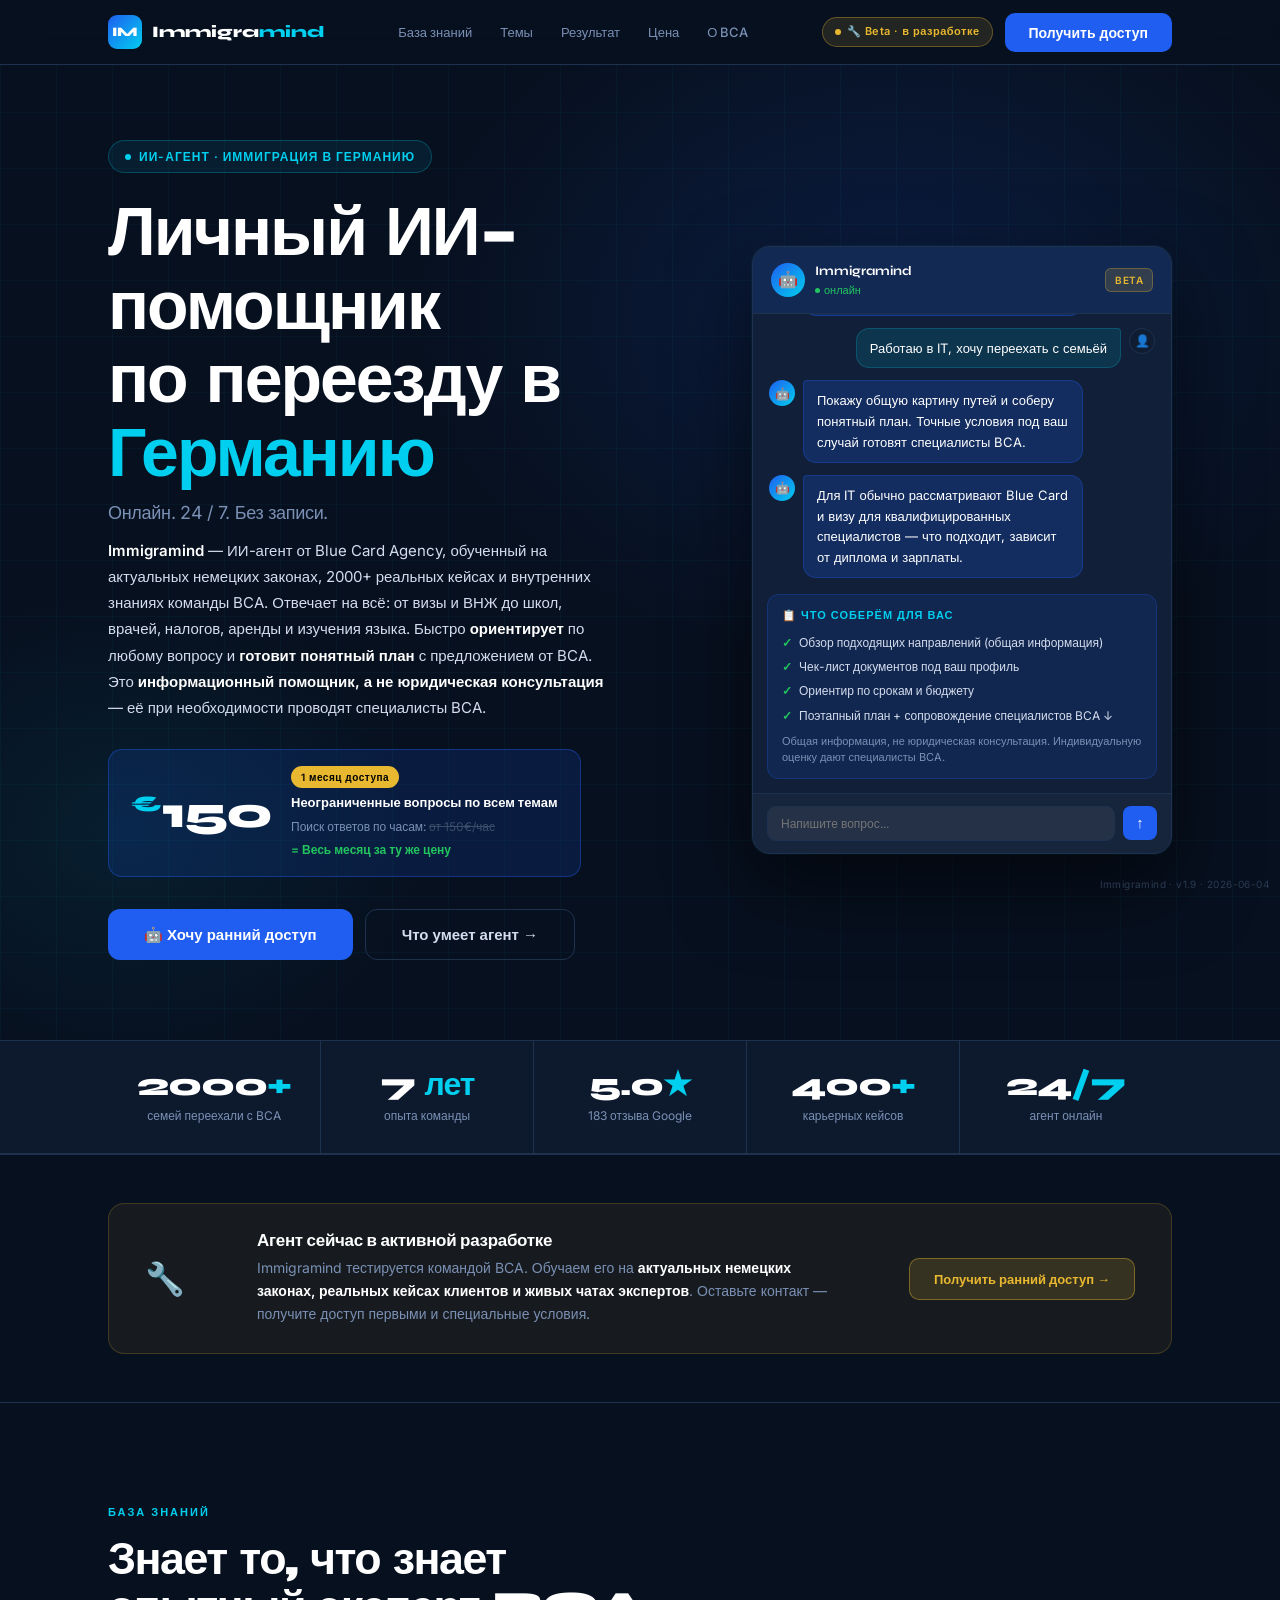
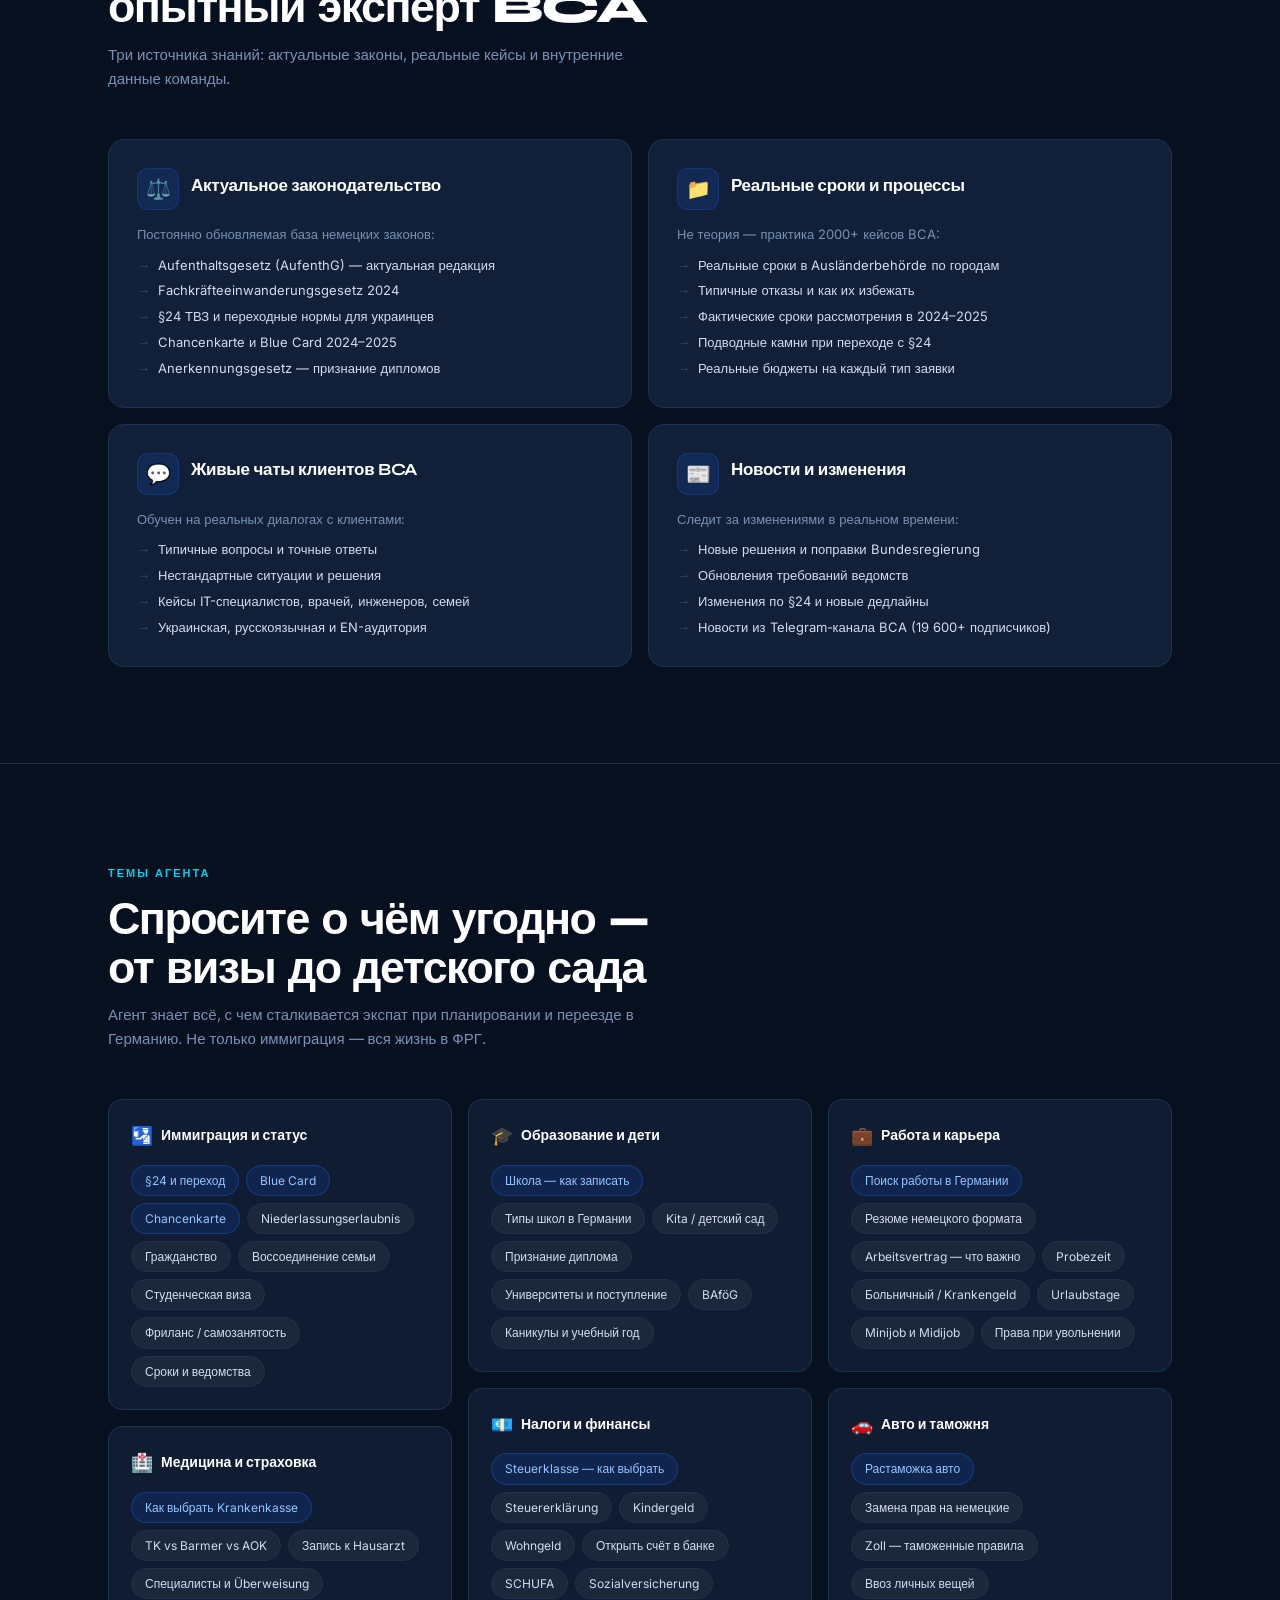
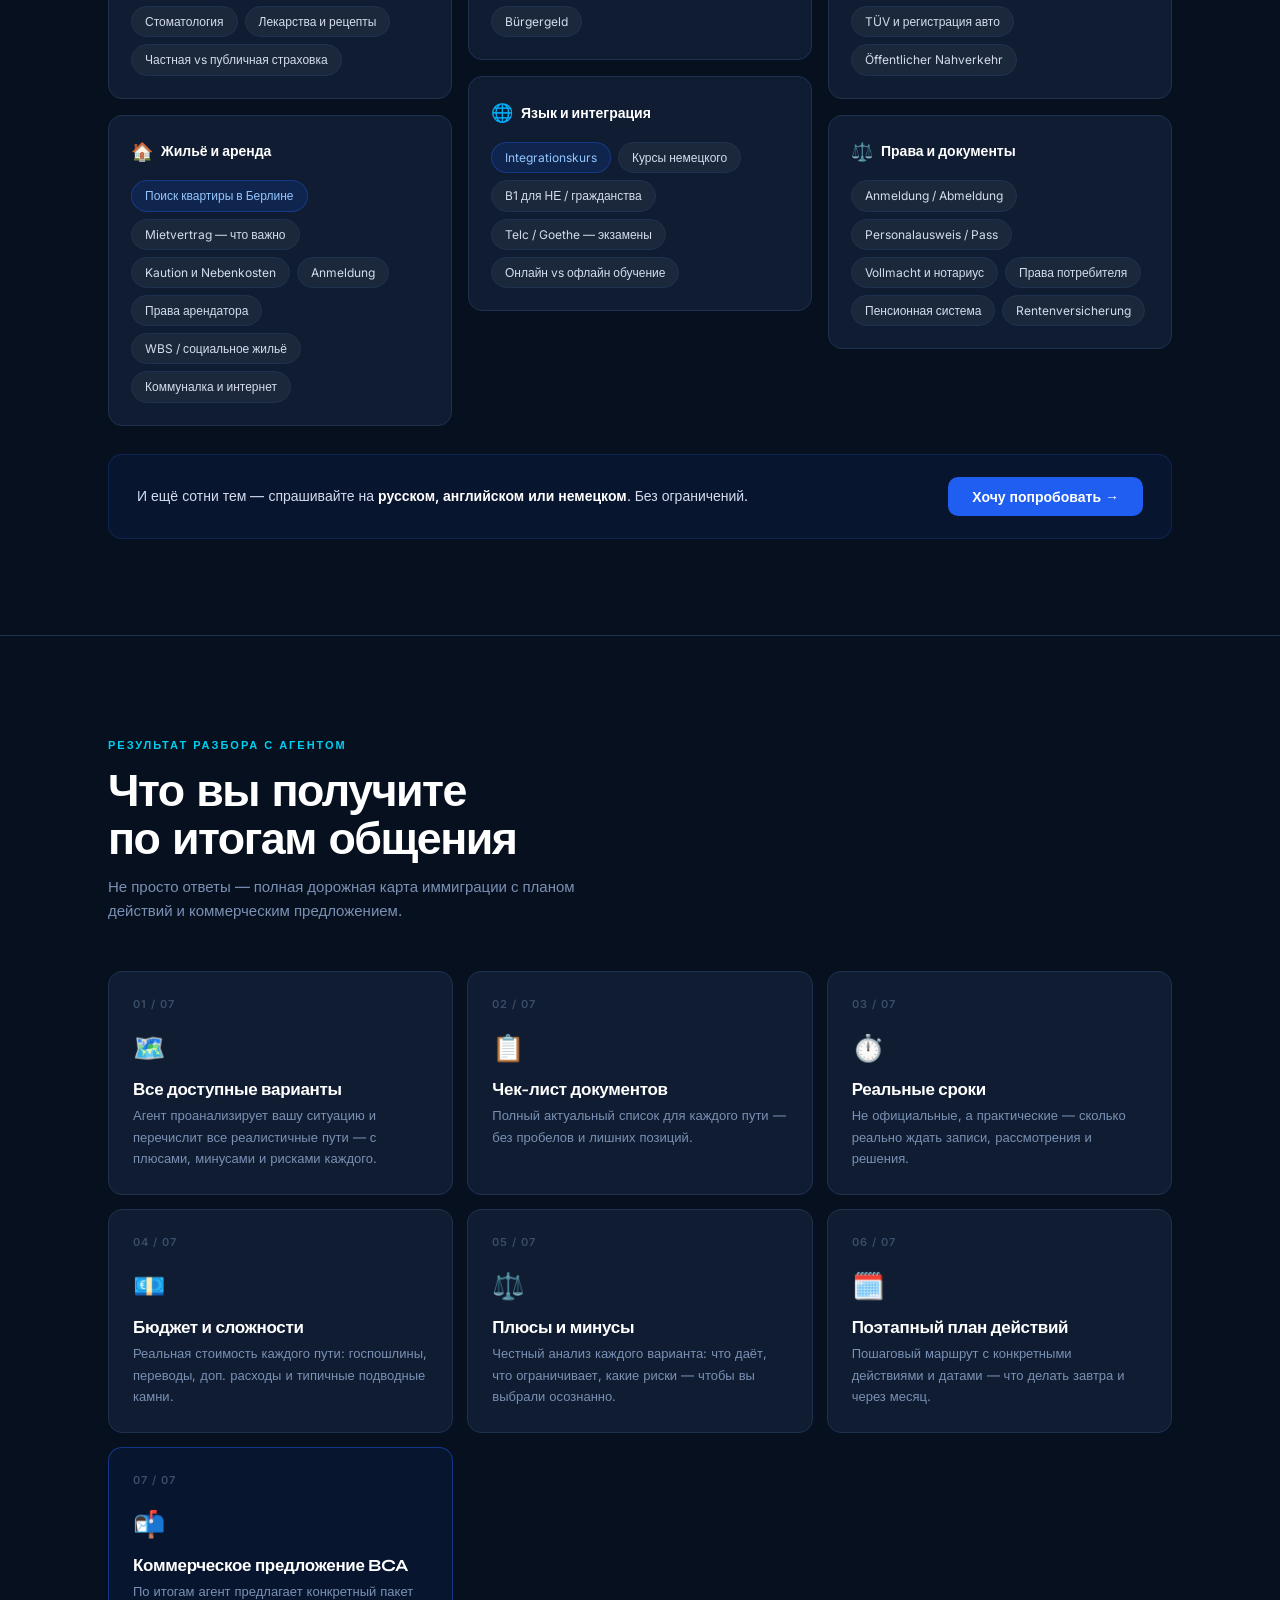
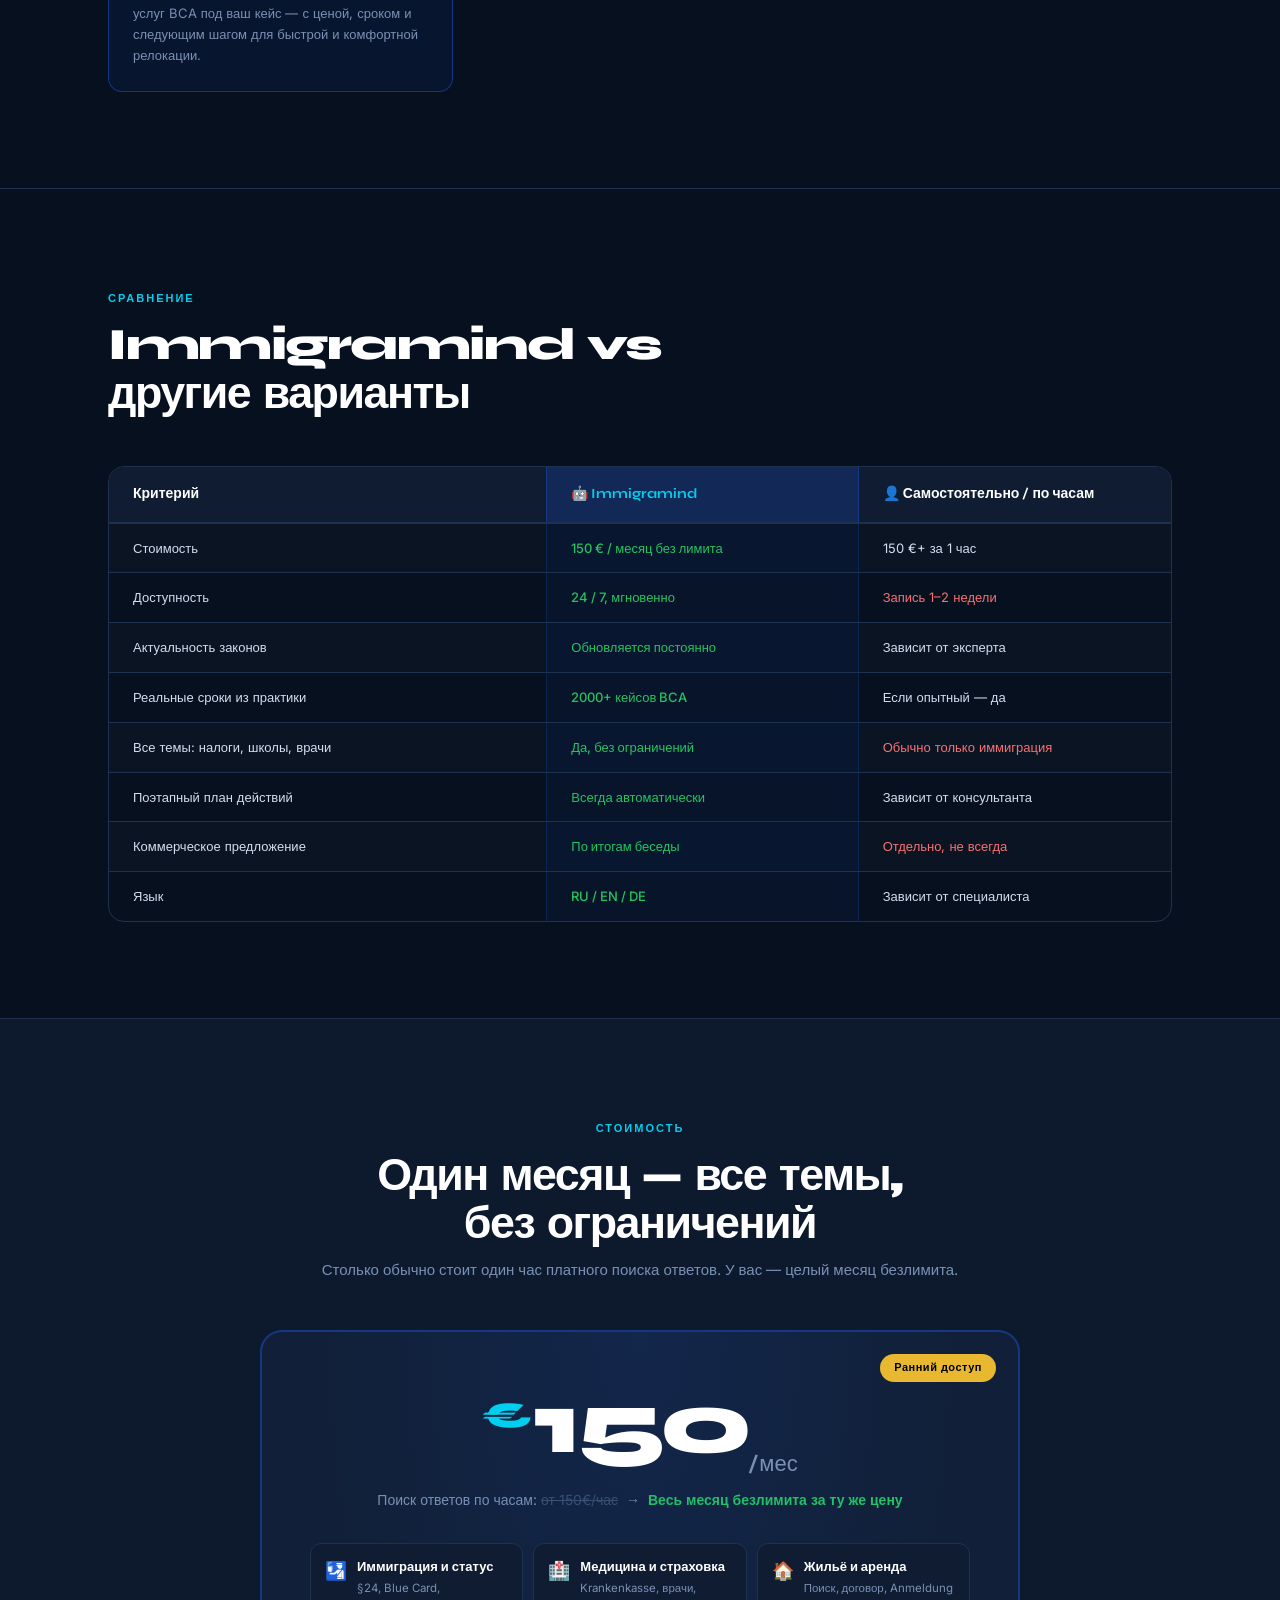
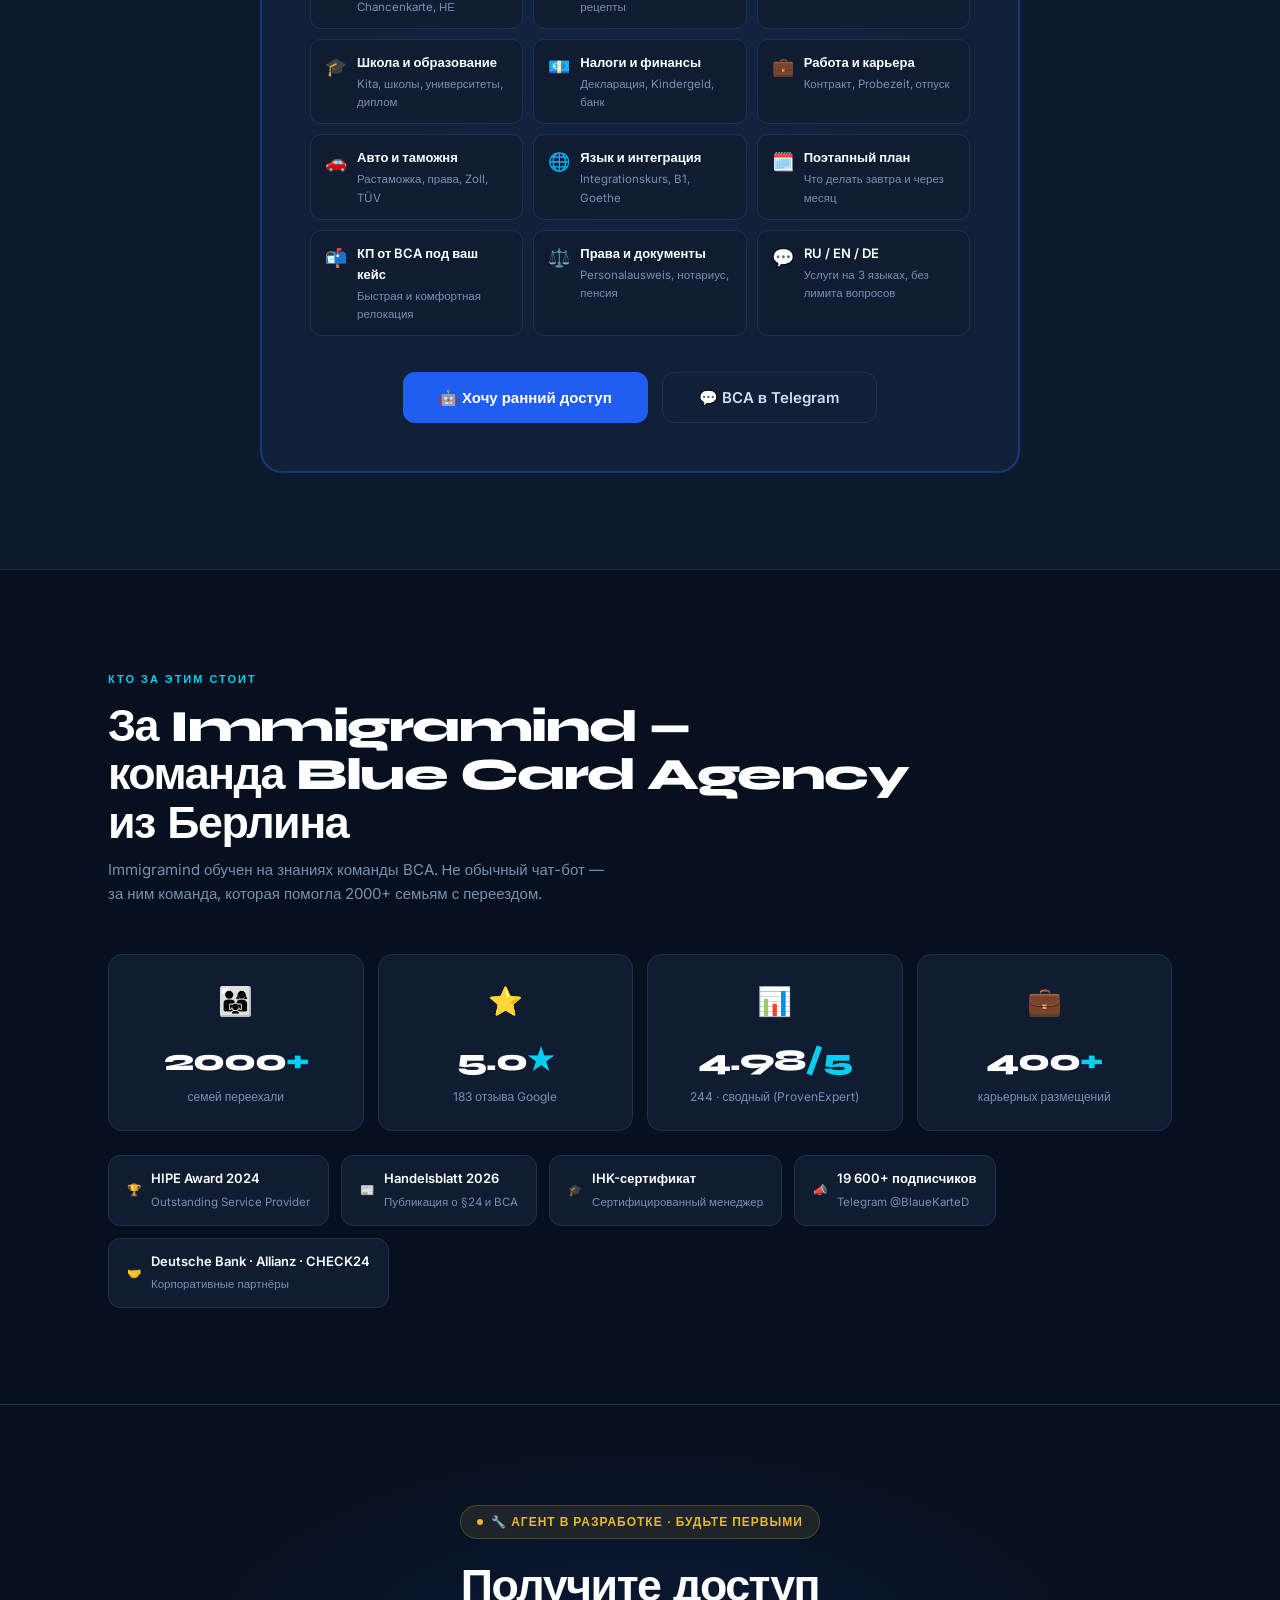
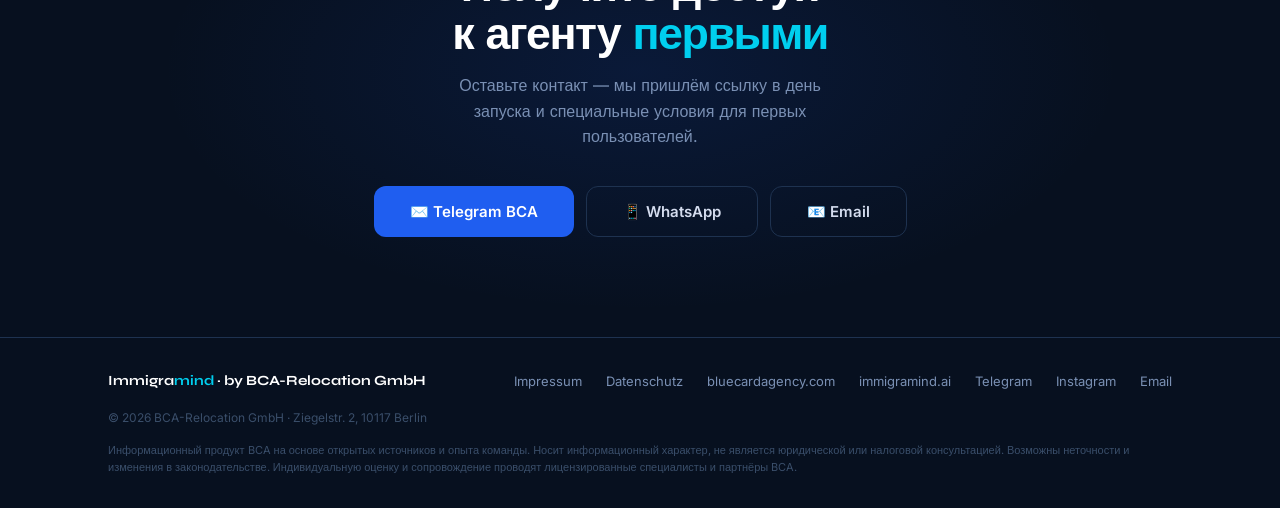
==== commit 97756bec: "Footer website link to bluecardagency.com (index v1.9) - Footer link bluecardagency.de -> bluecardag" ====
--- a/index.html
+++ b/index.html
@@ -828,7 +828,7 @@
     <div class="footer-links">
       <a href="impressum.html">Impressum</a>
       <a href="datenschutz.html">Datenschutz</a>
-      <a href="https://bluecardagency.de" target="_blank">bluecardagency.de</a>
+      <a href="https://bluecardagency.com" target="_blank" rel="noopener">bluecardagency.com</a>
       <a href="https://immigramind.ai" target="_blank">immigramind.ai</a>
       <a href="https://t.me/BlaueKarteD" target="_blank">Telegram</a>
       <a href="https://instagram.com/blue_card_agency" target="_blank">Instagram</a>
@@ -874,6 +874,6 @@
 }
 setTimeout(addMsg, 3000);
 </script>
-<div class="doc-version">Immigramind · v1.8 · 2026-06-04</div>
+<div class="doc-version">Immigramind · v1.9 · 2026-06-04</div>
 </body>
 </html>
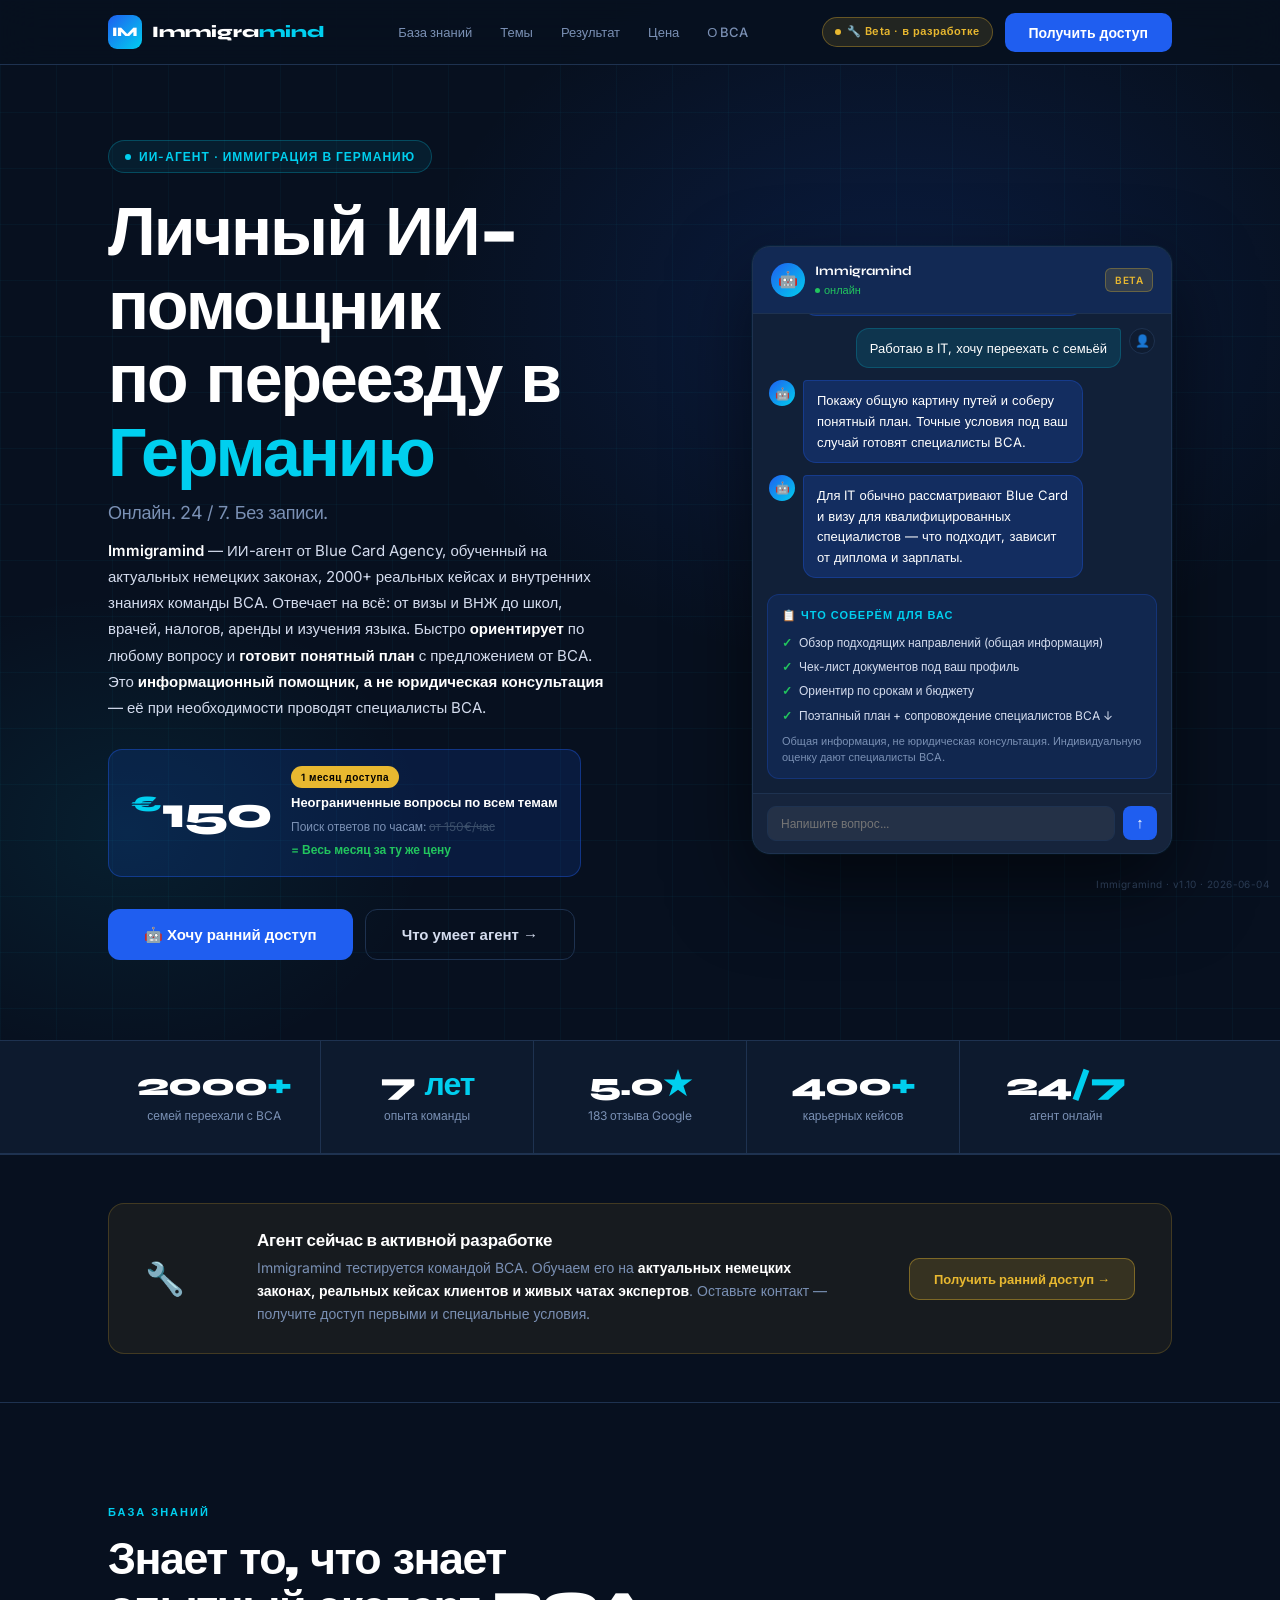
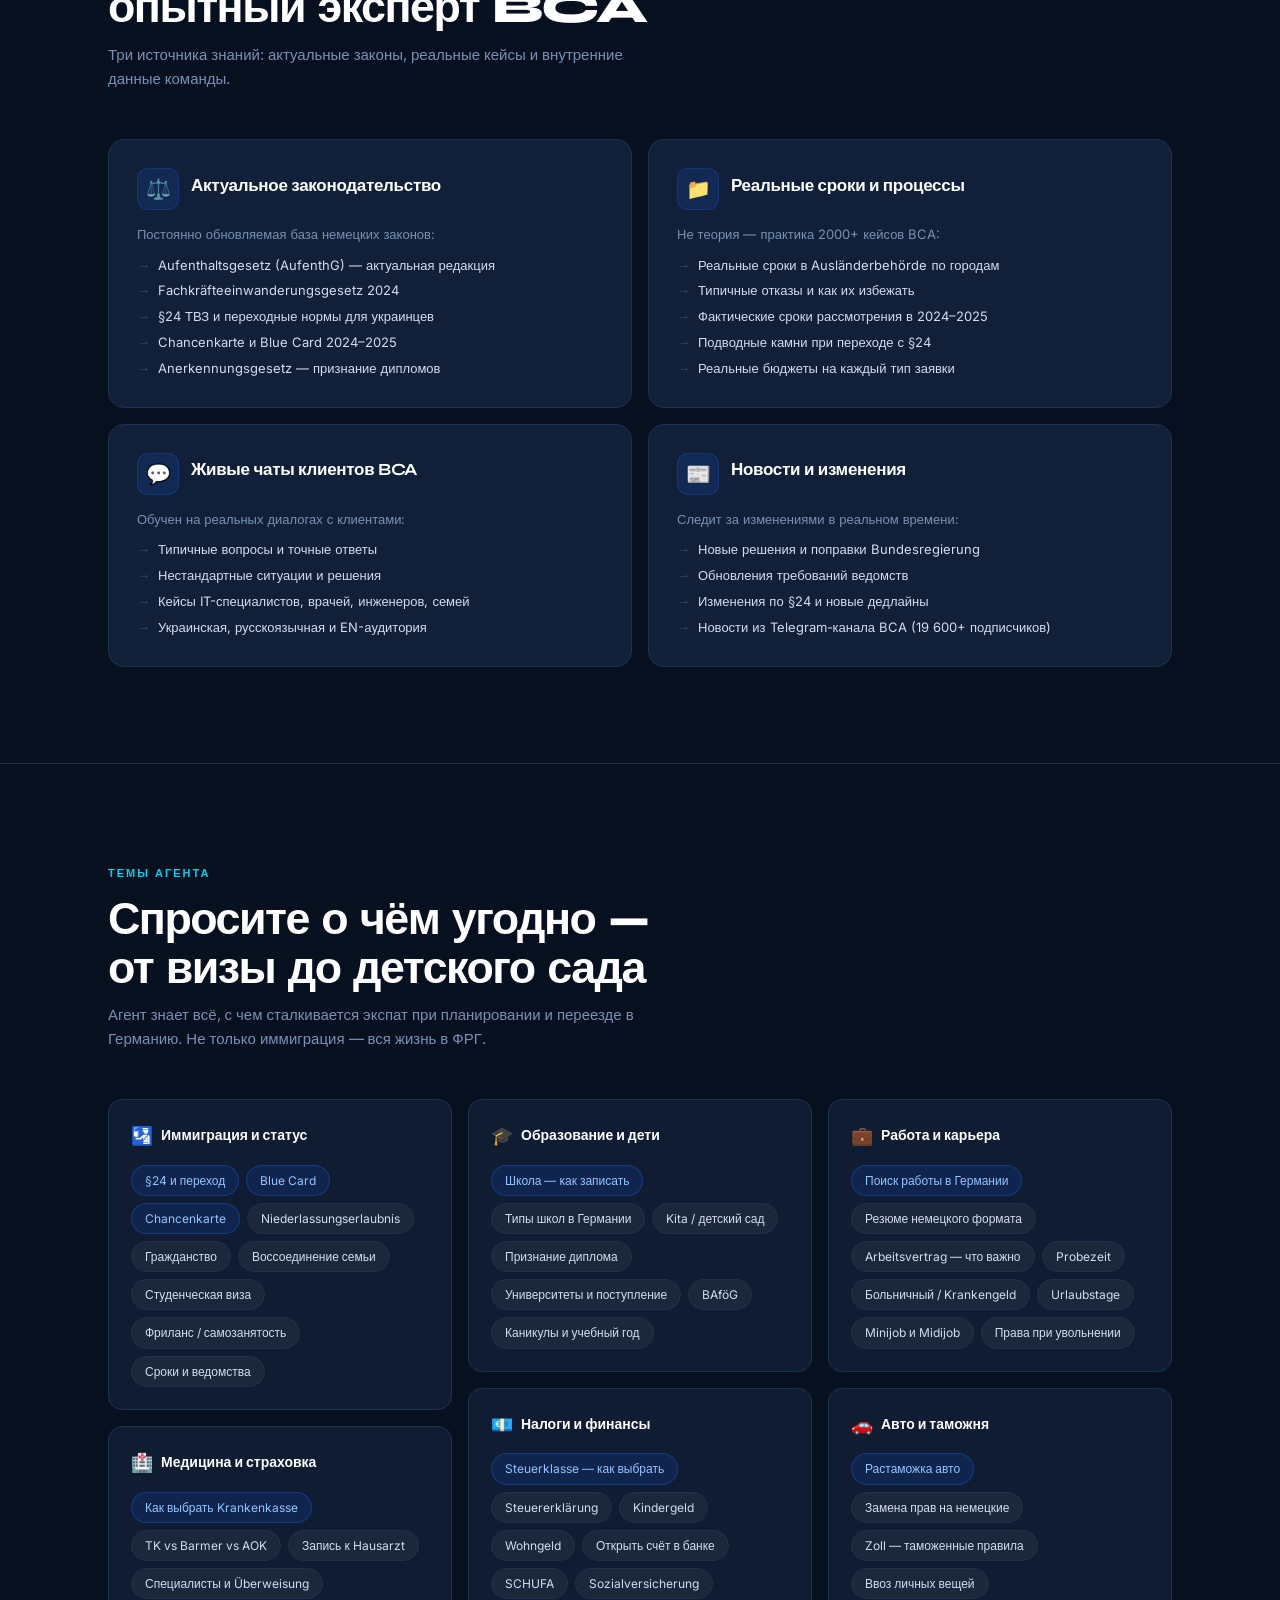
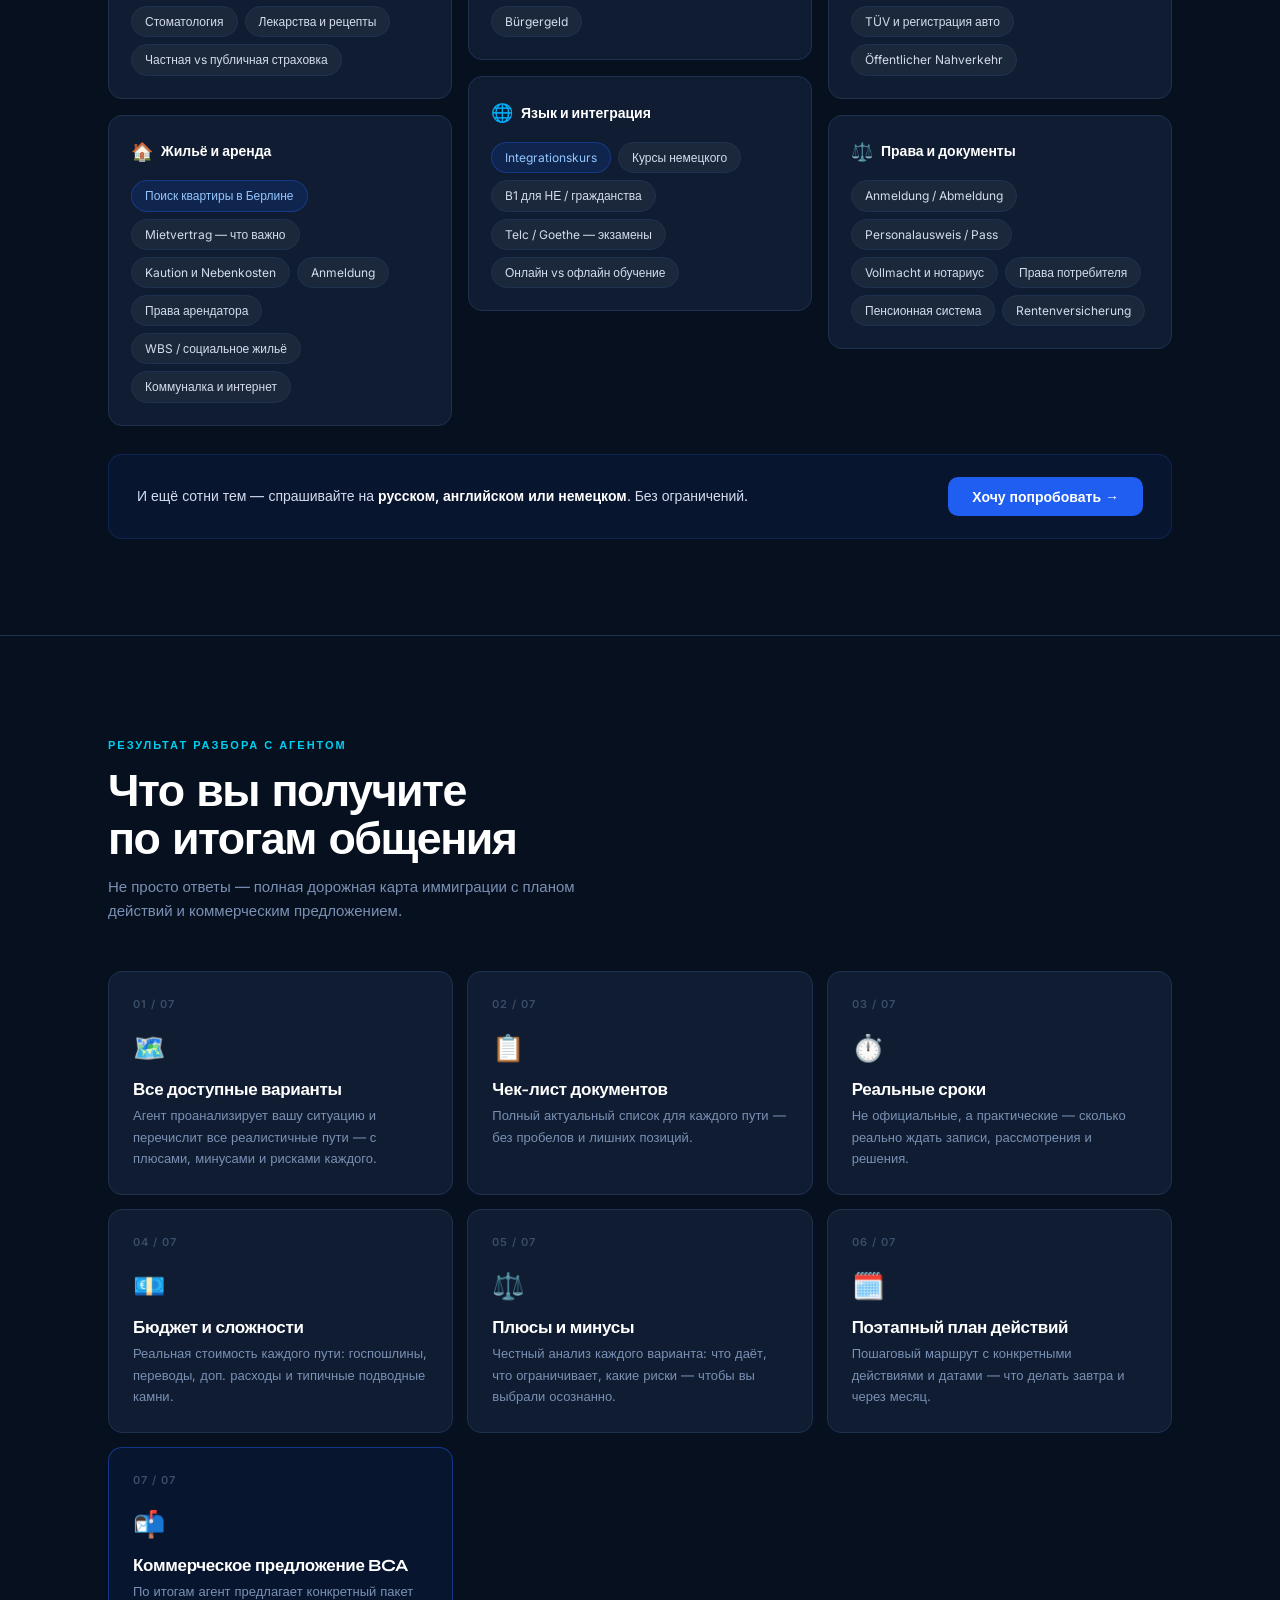
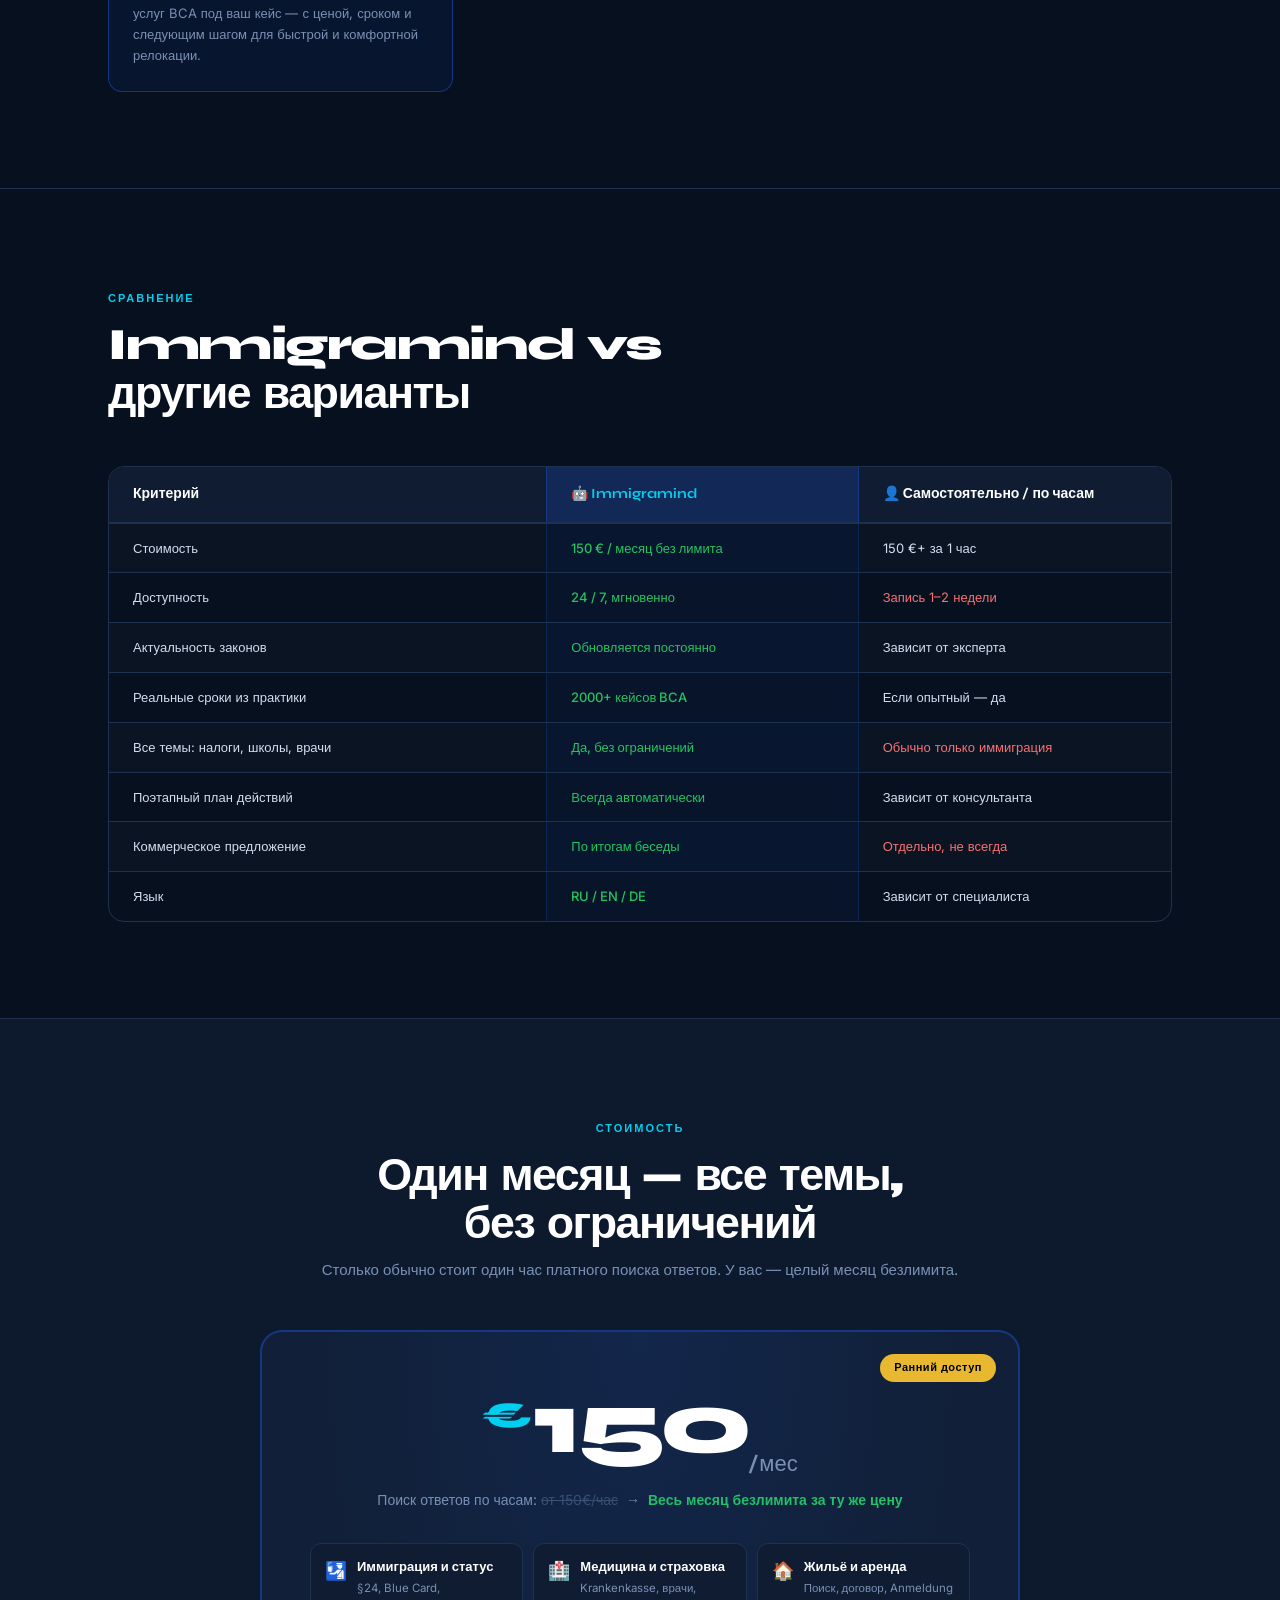
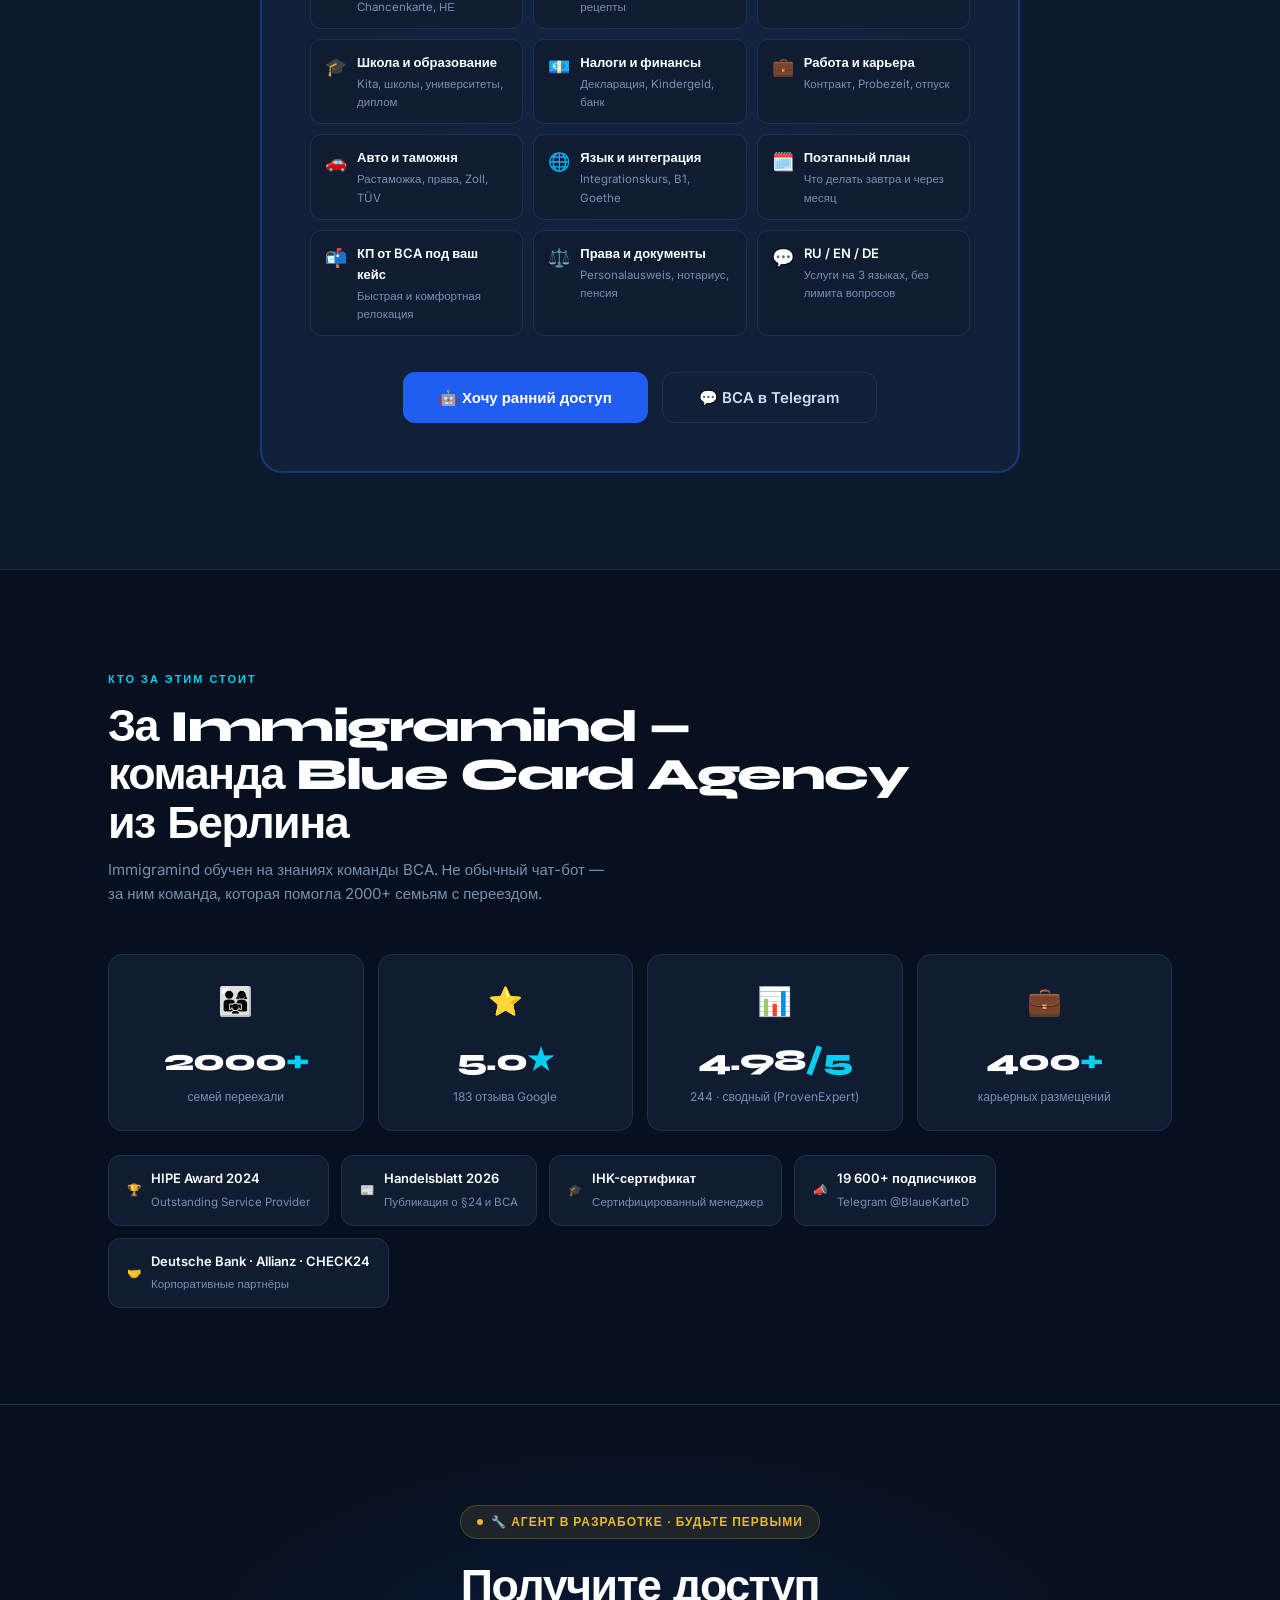
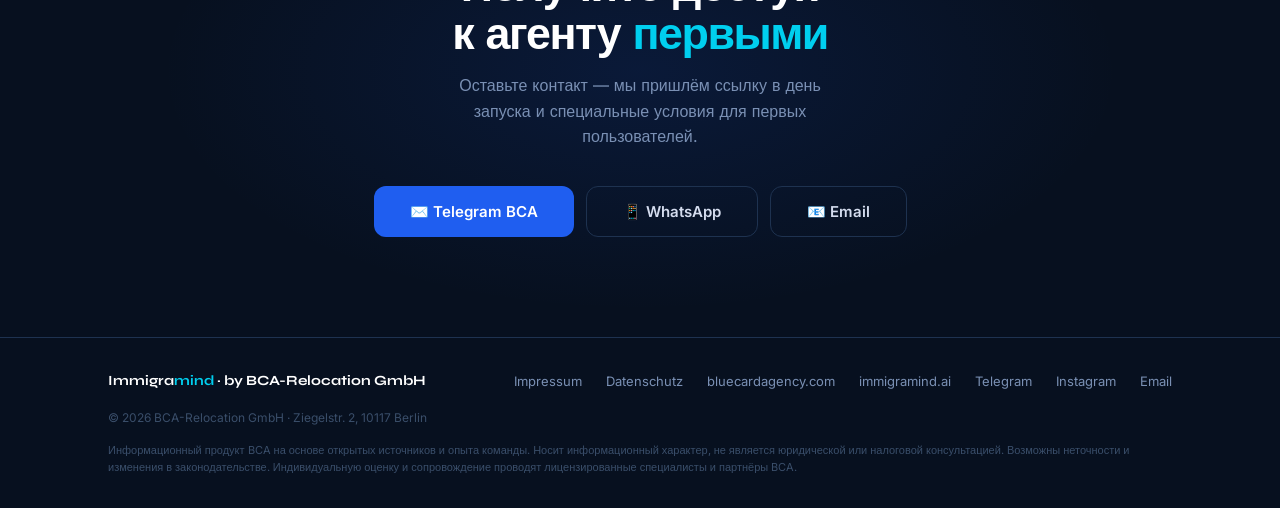
==== commit 0e7ef9cf: "Set phone to +49 30 896 778 776 everywhere - Impressum Telefon updated (removed verify note) - Whats" ====
--- a/index.html
+++ b/index.html
@@ -814,7 +814,7 @@
       <p>Оставьте контакт — мы пришлём ссылку в день запуска и специальные условия для первых пользователей.</p>
       <div class="cta-btns">
         <button class="btn btn-blue btn-lg" onclick="window.open('https://t.me/BlaueKarteD','_blank')">✉️ Telegram BCA</button>
-        <button class="btn btn-outline btn-lg" onclick="window.open('https://wa.me/493040790404','_blank')">📱 WhatsApp</button>
+        <button class="btn btn-outline btn-lg" onclick="window.open('https://wa.me/4930896778776','_blank')">📱 WhatsApp</button>
         <button class="btn btn-outline btn-lg" onclick="window.open('mailto:ai@bluecardagency.de','_blank')">📧 Email</button>
       </div>
     </div>
@@ -874,6 +874,6 @@
 }
 setTimeout(addMsg, 3000);
 </script>
-<div class="doc-version">Immigramind · v1.9 · 2026-06-04</div>
+<div class="doc-version">Immigramind · v1.10 · 2026-06-04</div>
 </body>
 </html>
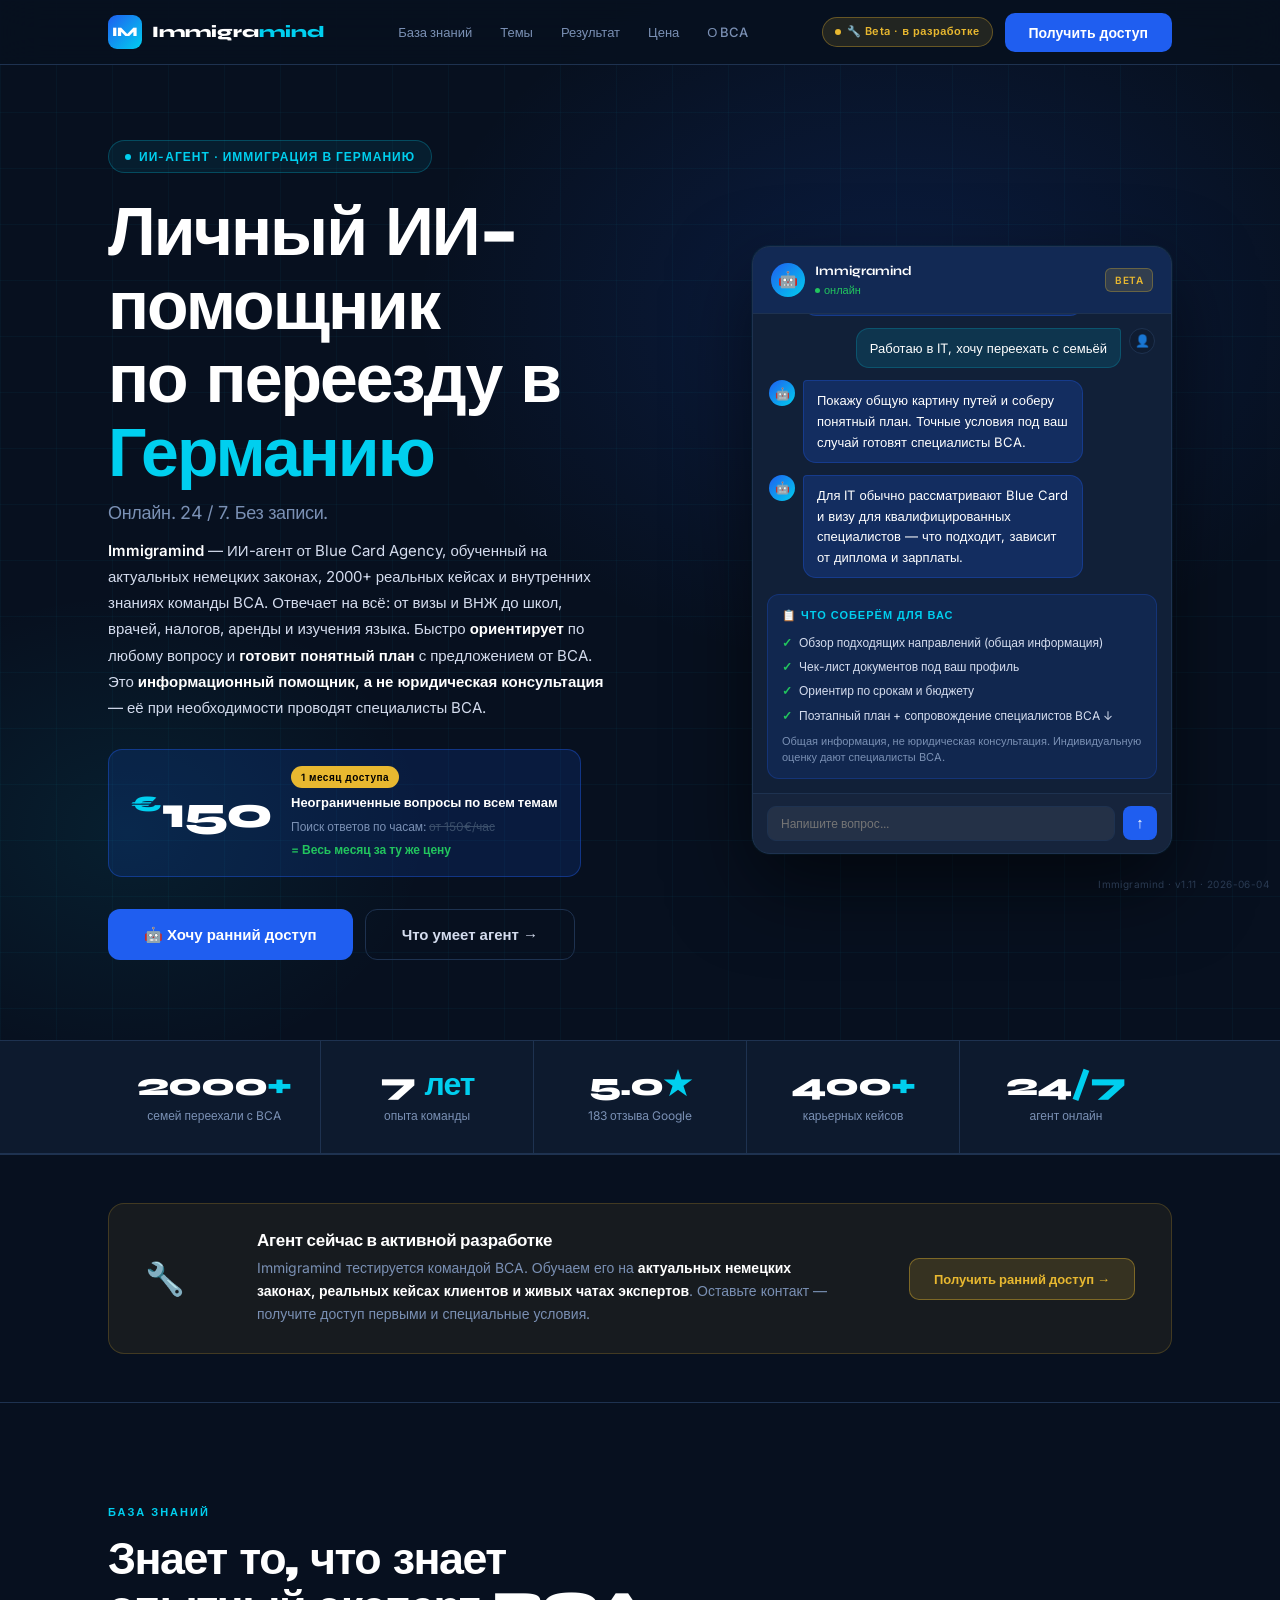
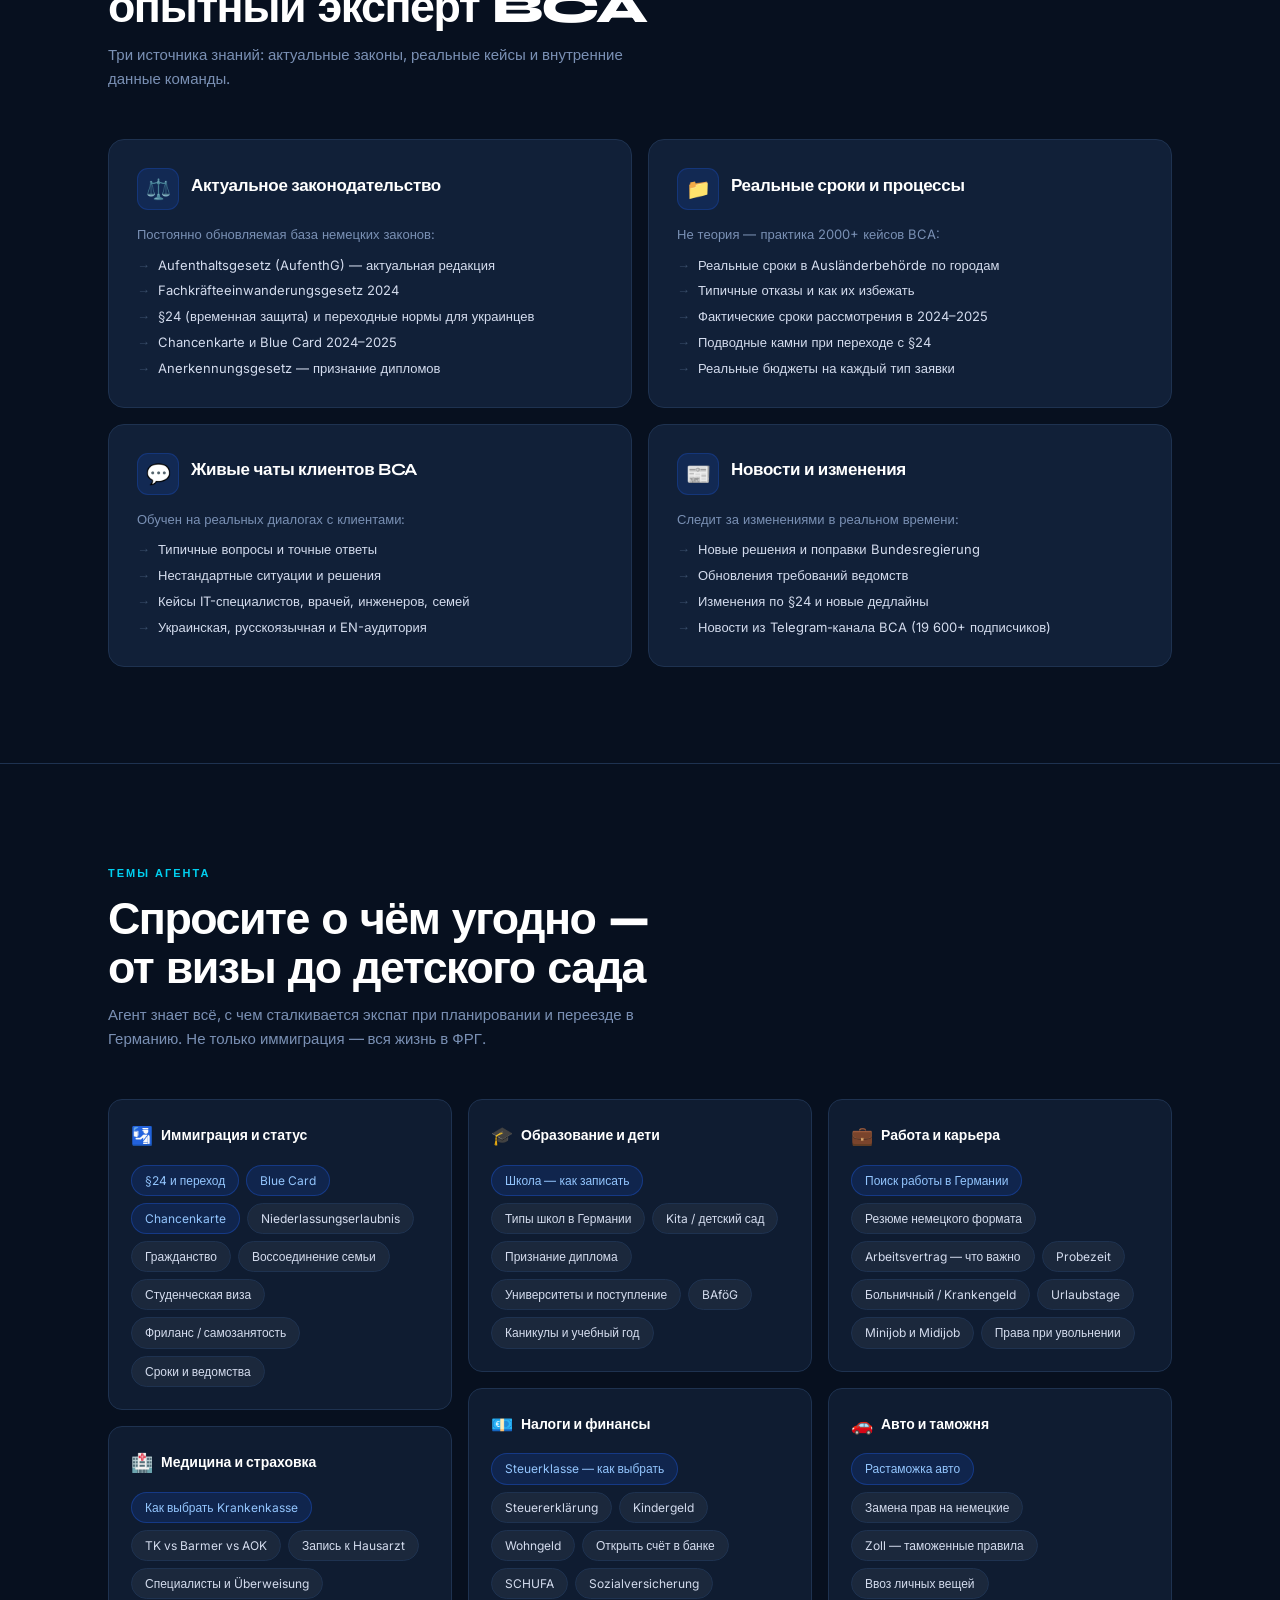
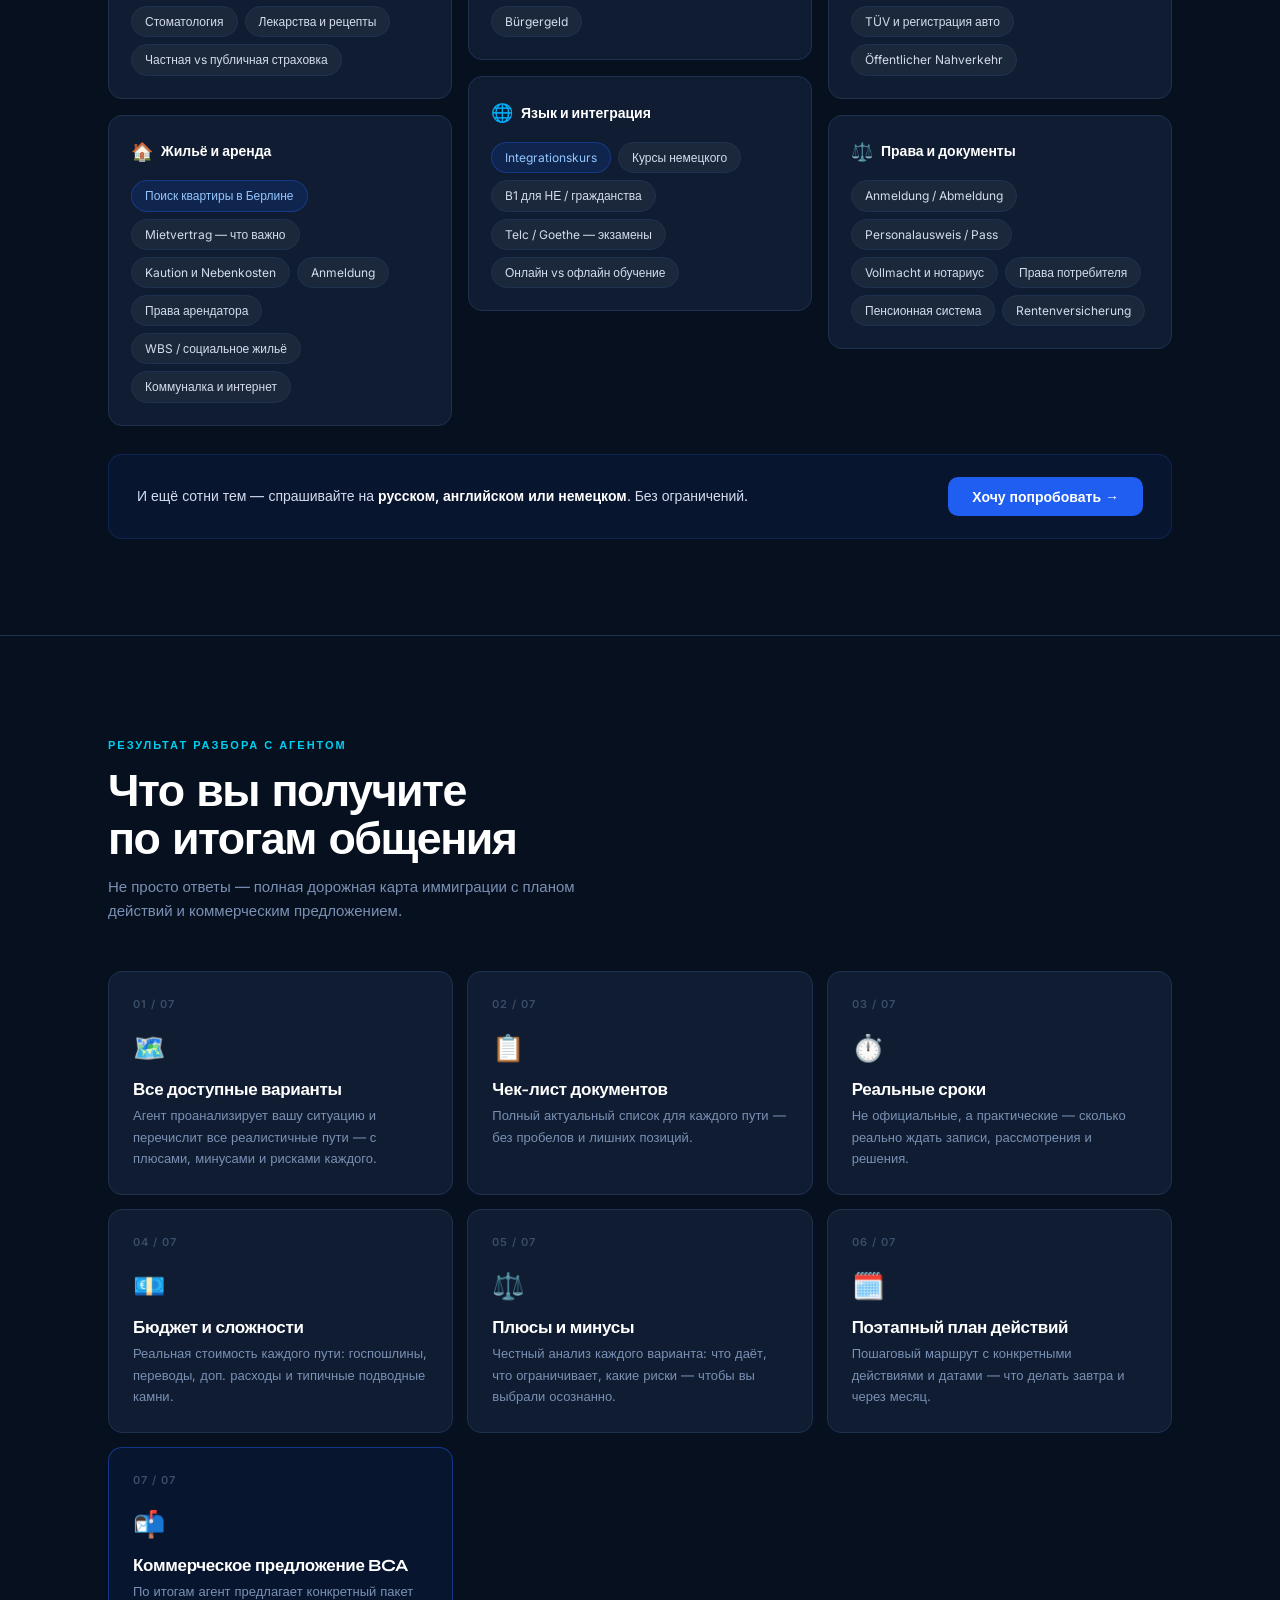
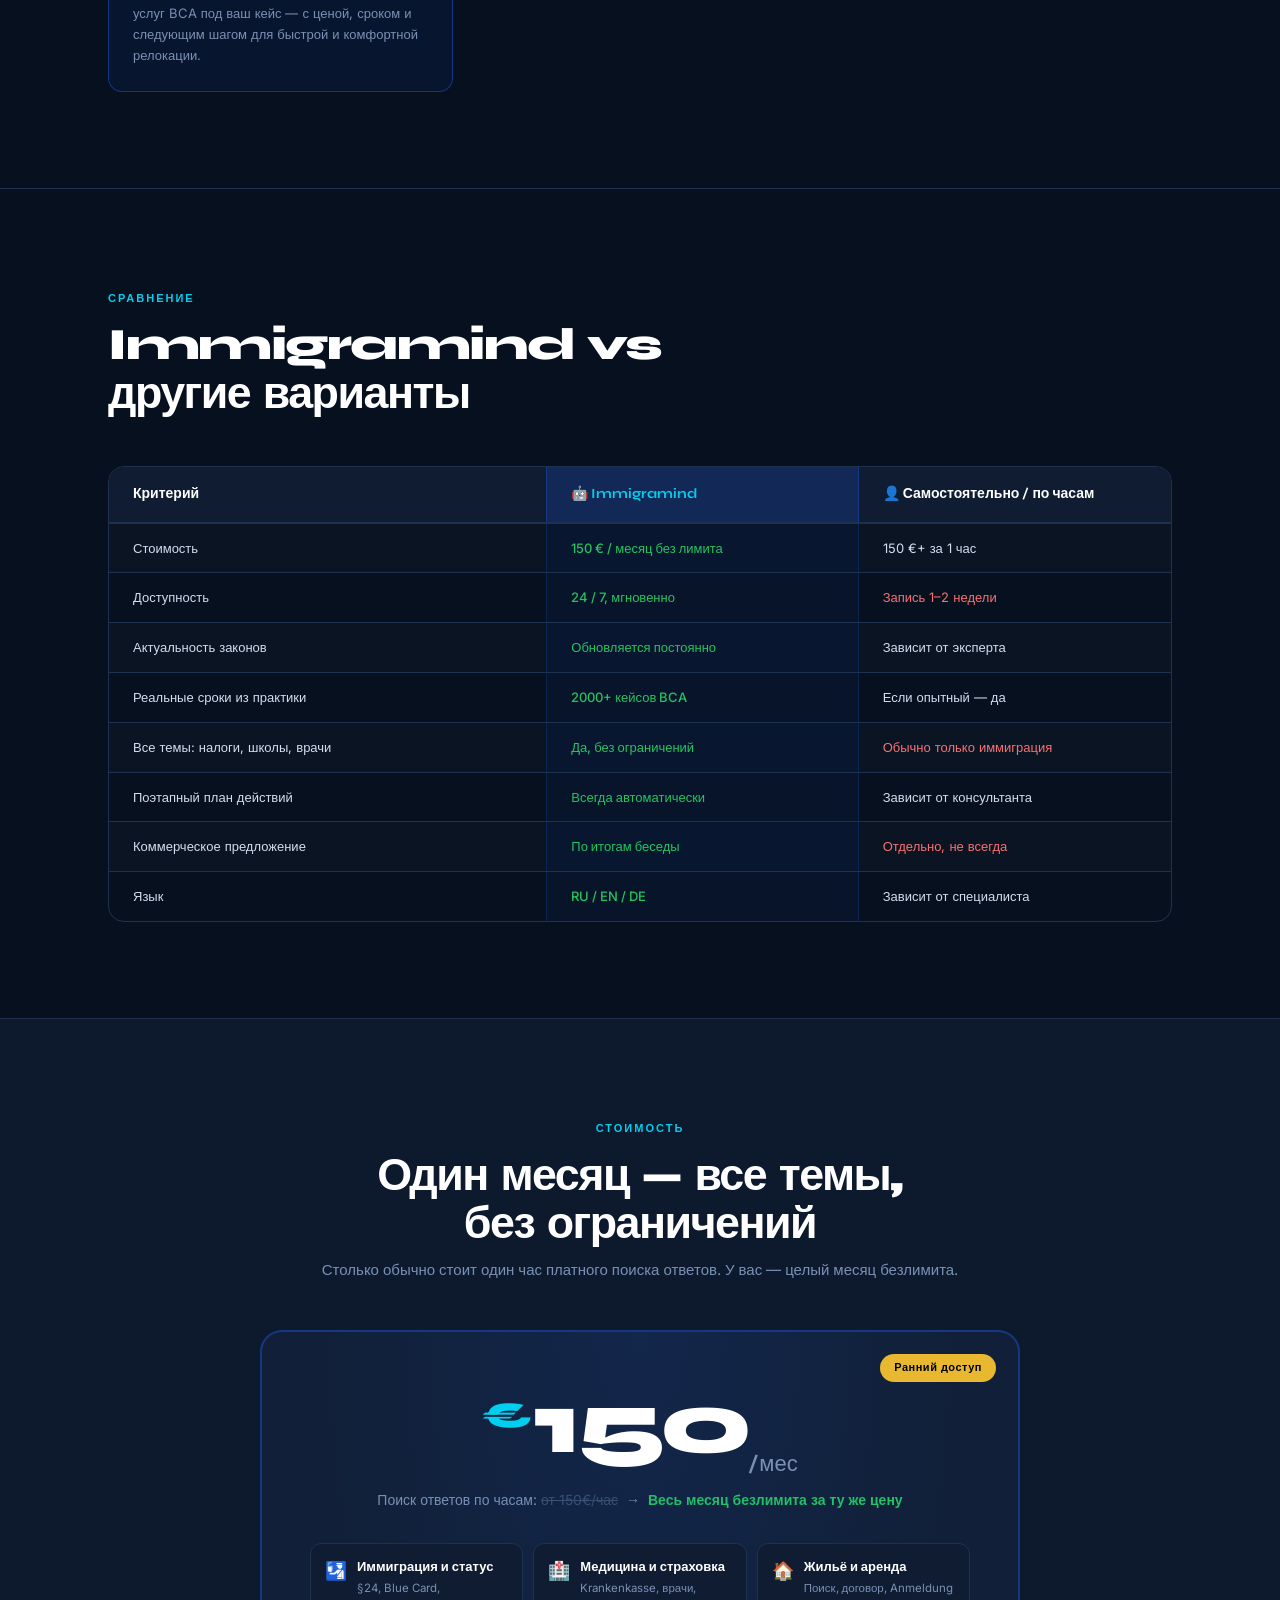
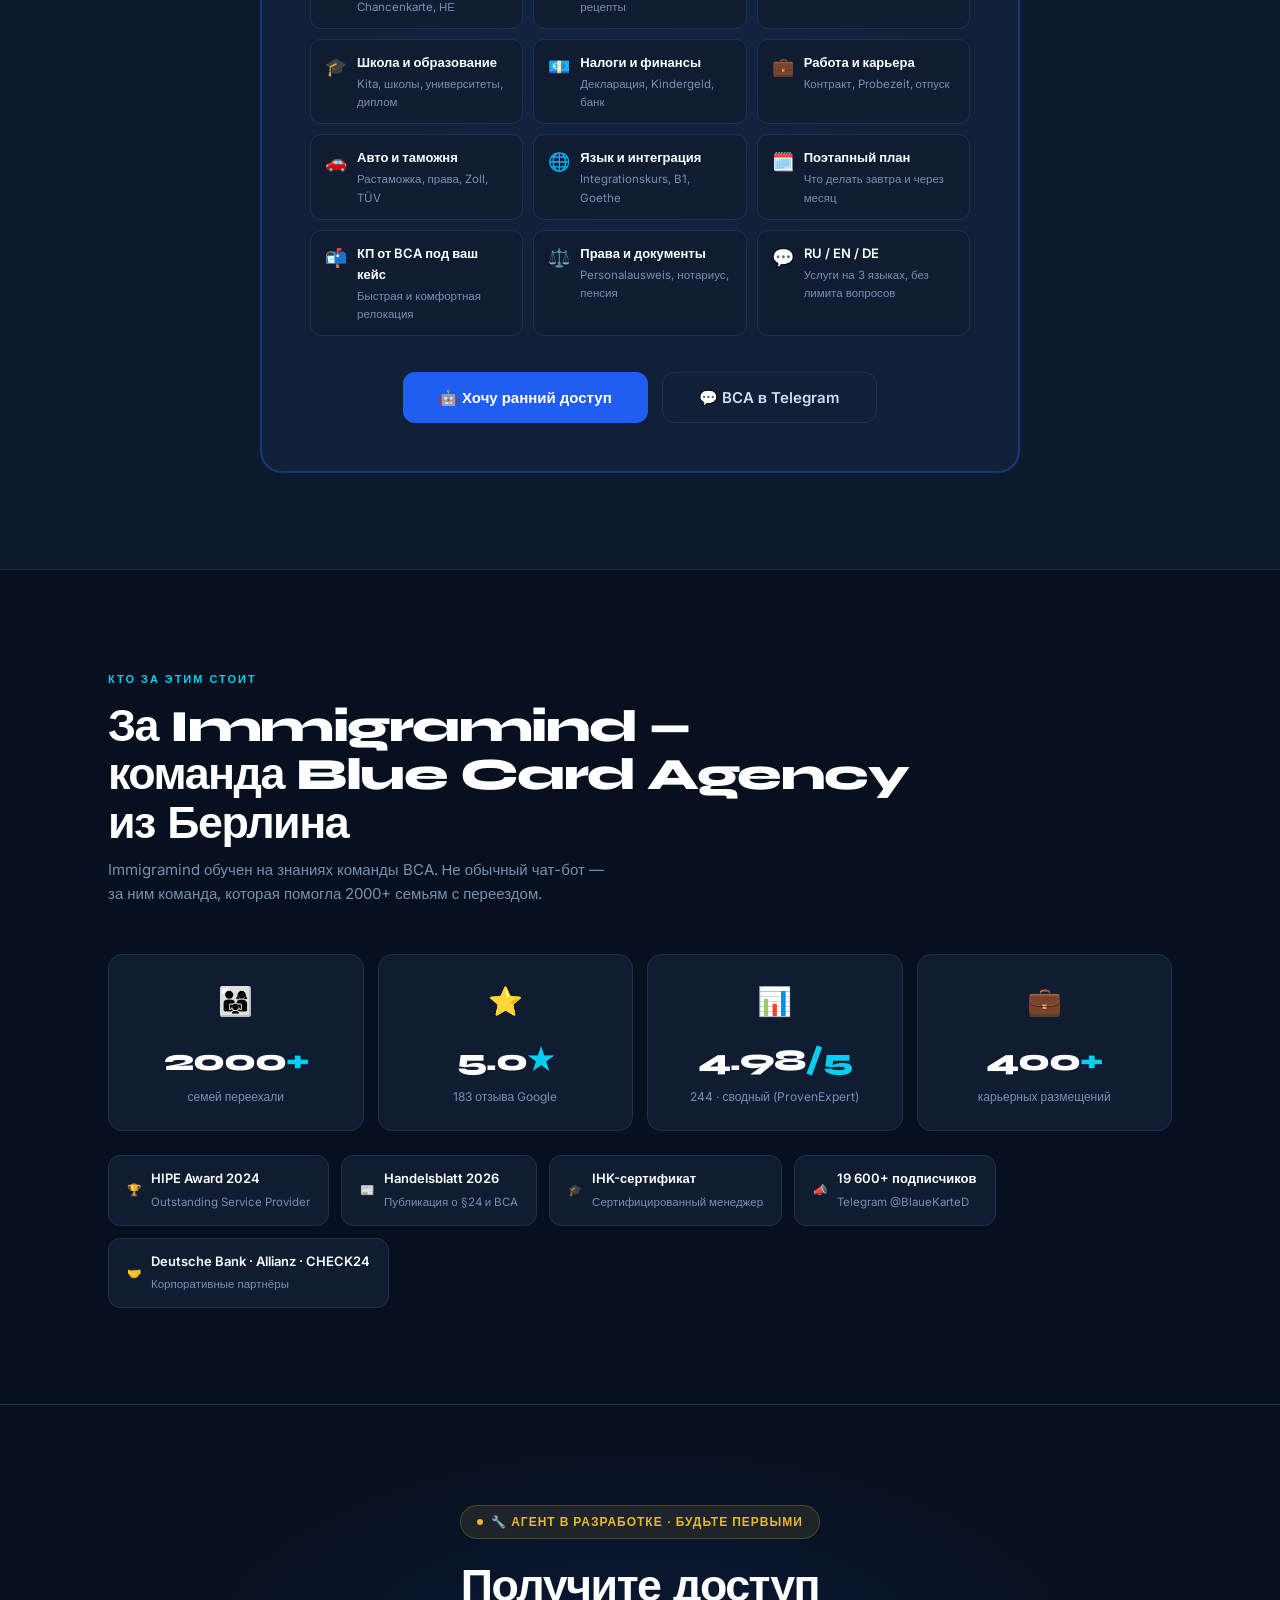
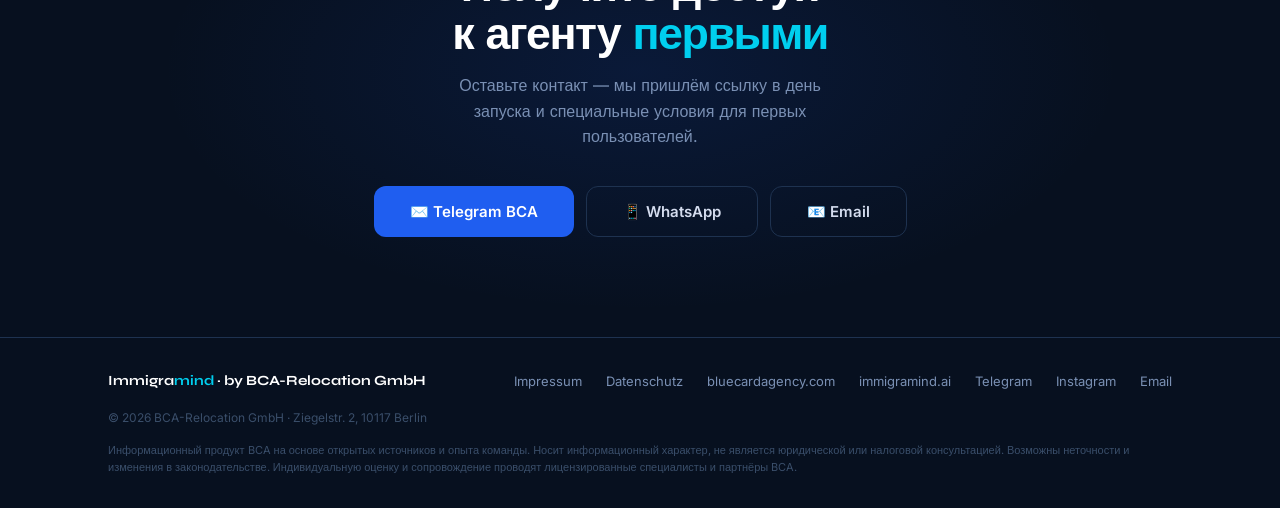
==== commit d5d78579: "Fix immigration-law label in index (v1.11) - Replace erroneous abbreviation next to paragraph 24 wit" ====
--- a/index.html
+++ b/index.html
@@ -527,7 +527,7 @@
         <ul>
           <li>Aufenthaltsgesetz (AufenthG) — актуальная редакция</li>
           <li>Fachkräfteeinwanderungsgesetz 2024</li>
-          <li>§24 ТВЗ и переходные нормы для украинцев</li>
+          <li>§24 (временная защита) и переходные нормы для украинцев</li>
           <li>Chancenkarte и Blue Card 2024–2025</li>
           <li>Anerkennungsgesetz — признание дипломов</li>
         </ul>
@@ -874,6 +874,6 @@
 }
 setTimeout(addMsg, 3000);
 </script>
-<div class="doc-version">Immigramind · v1.10 · 2026-06-04</div>
+<div class="doc-version">Immigramind · v1.11 · 2026-06-04</div>
 </body>
 </html>
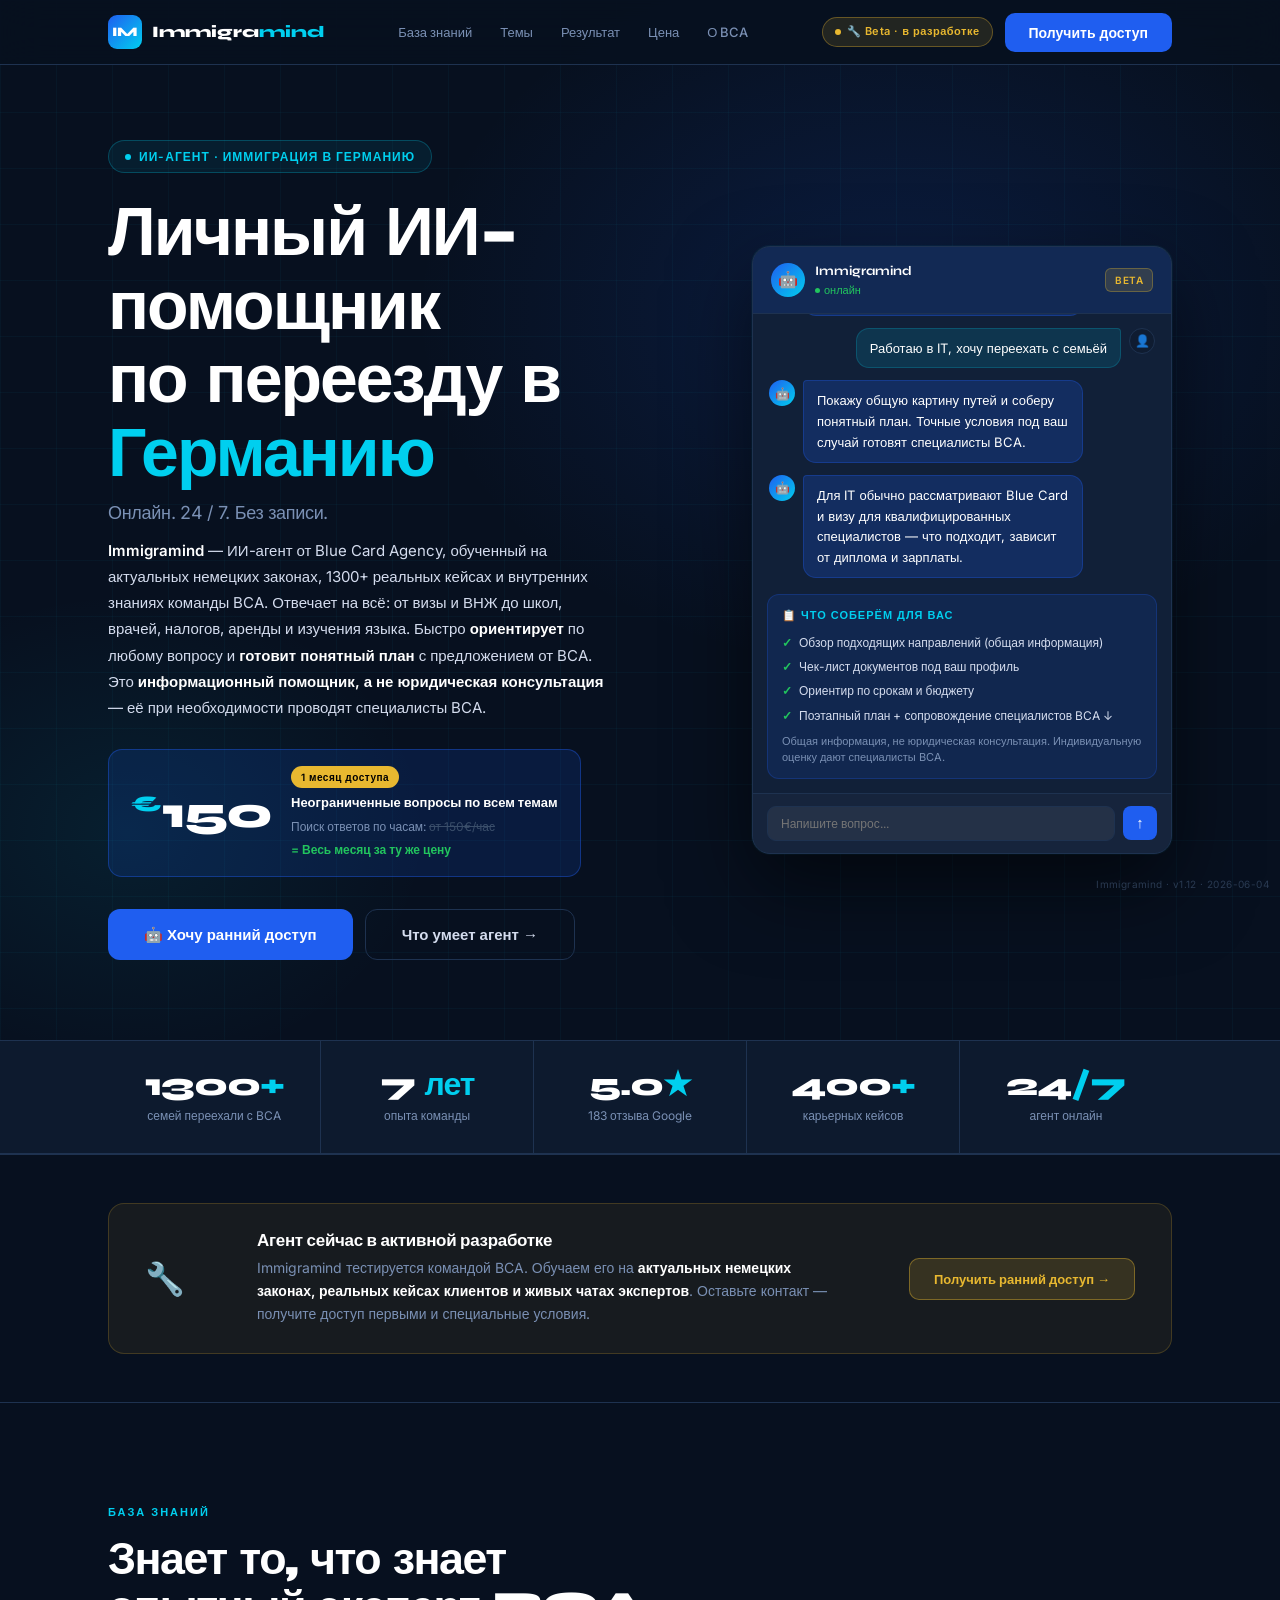
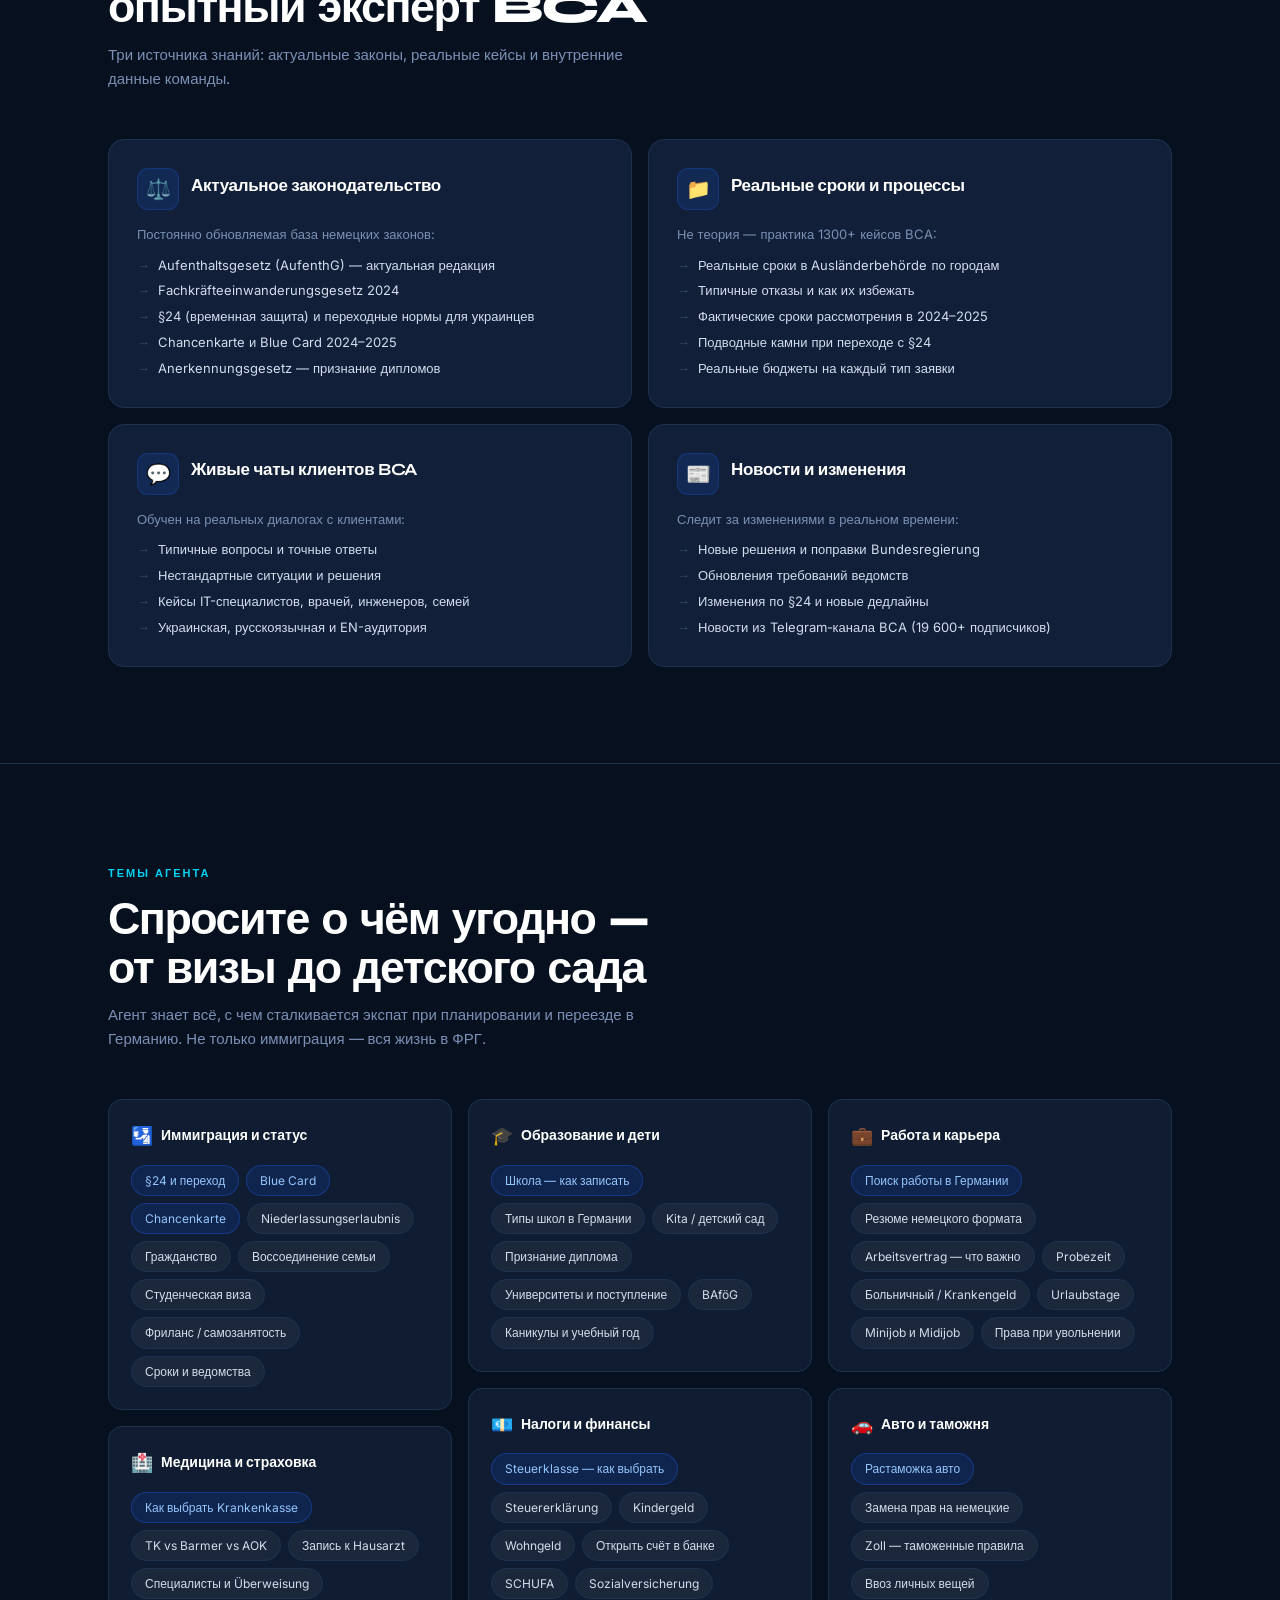
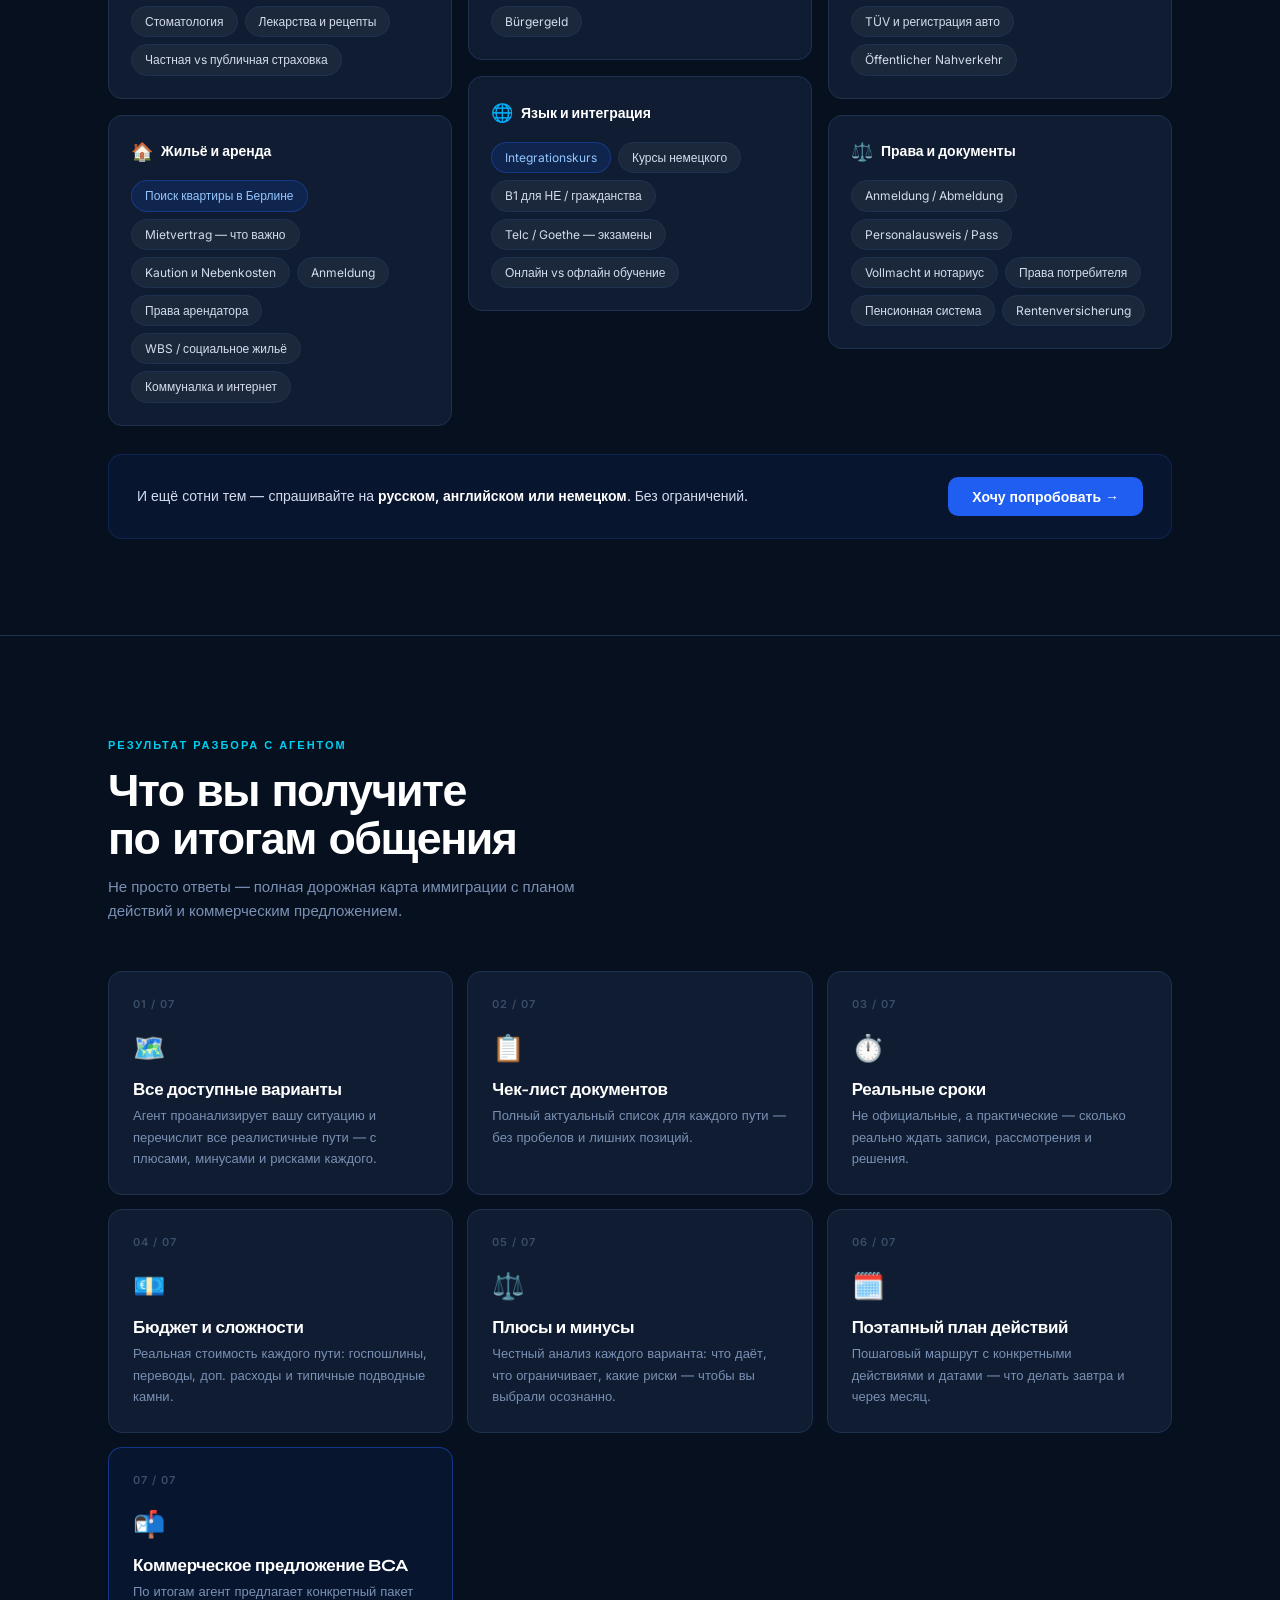
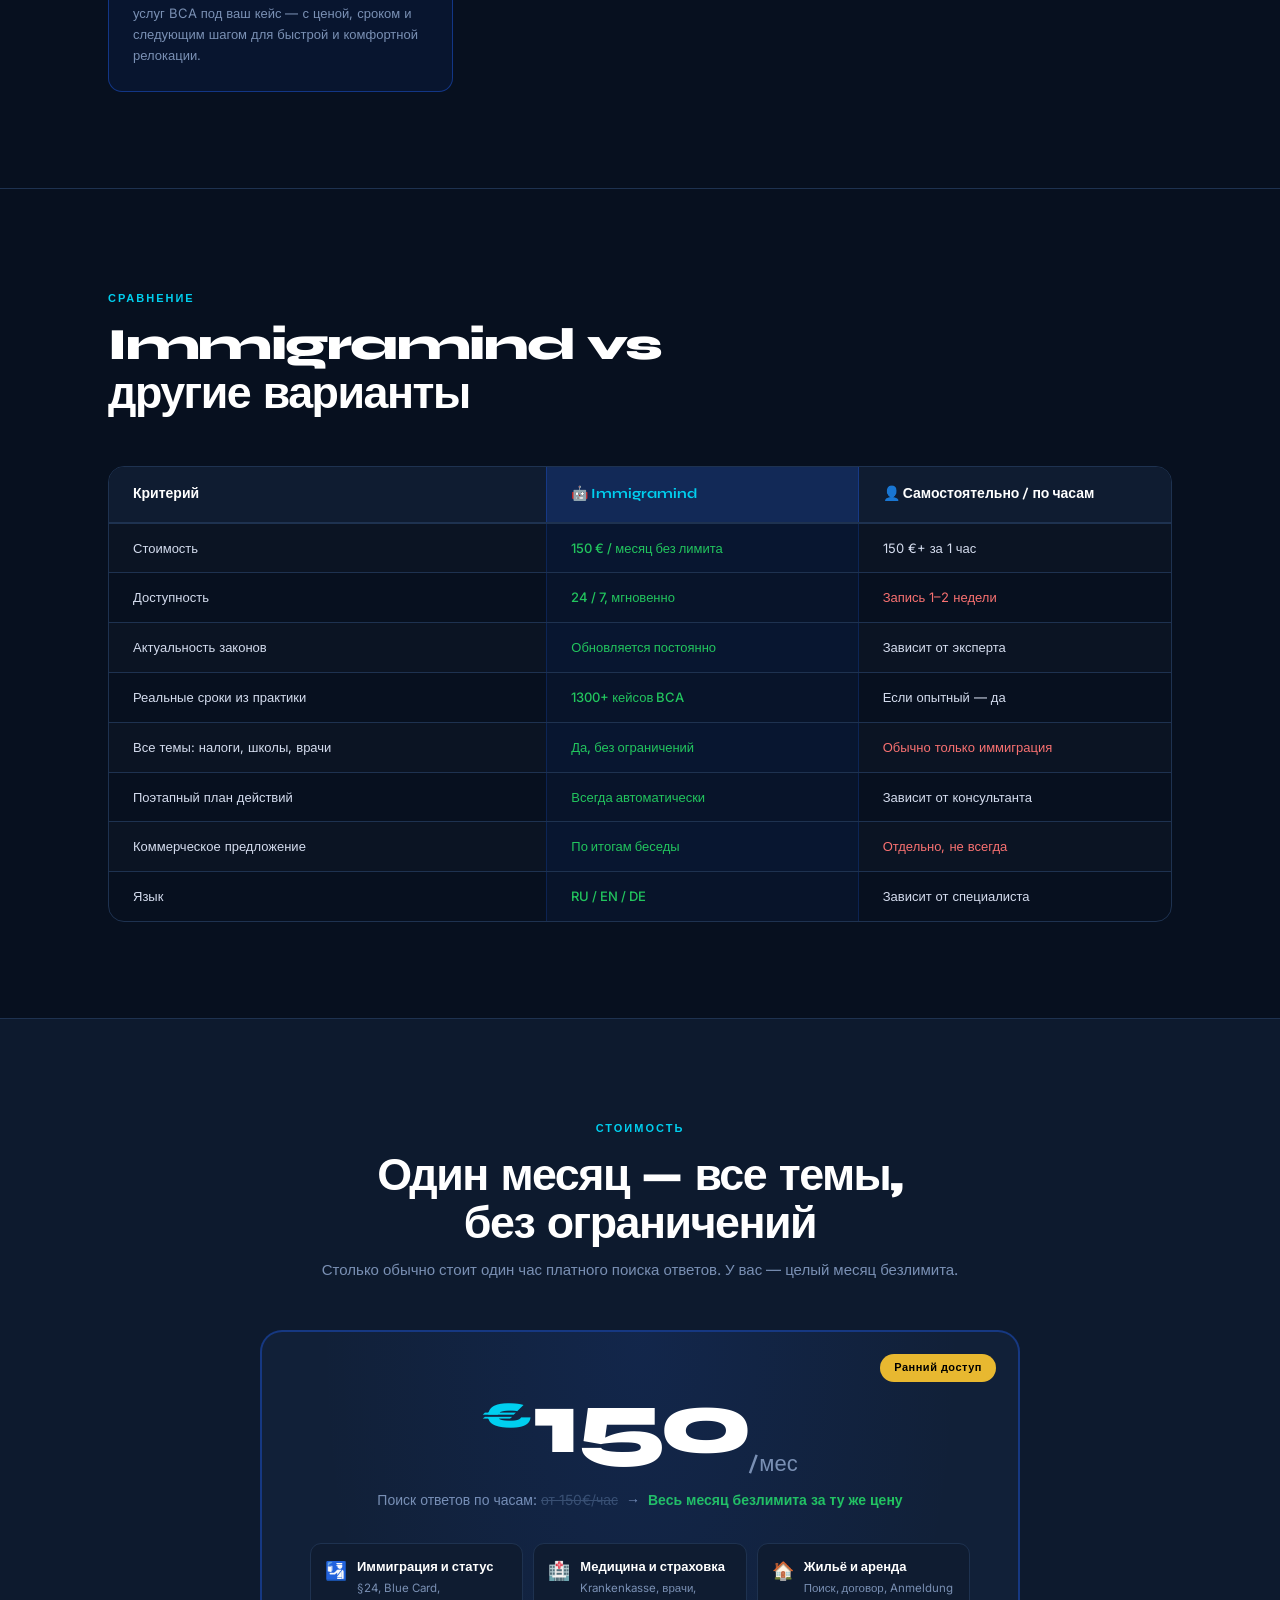
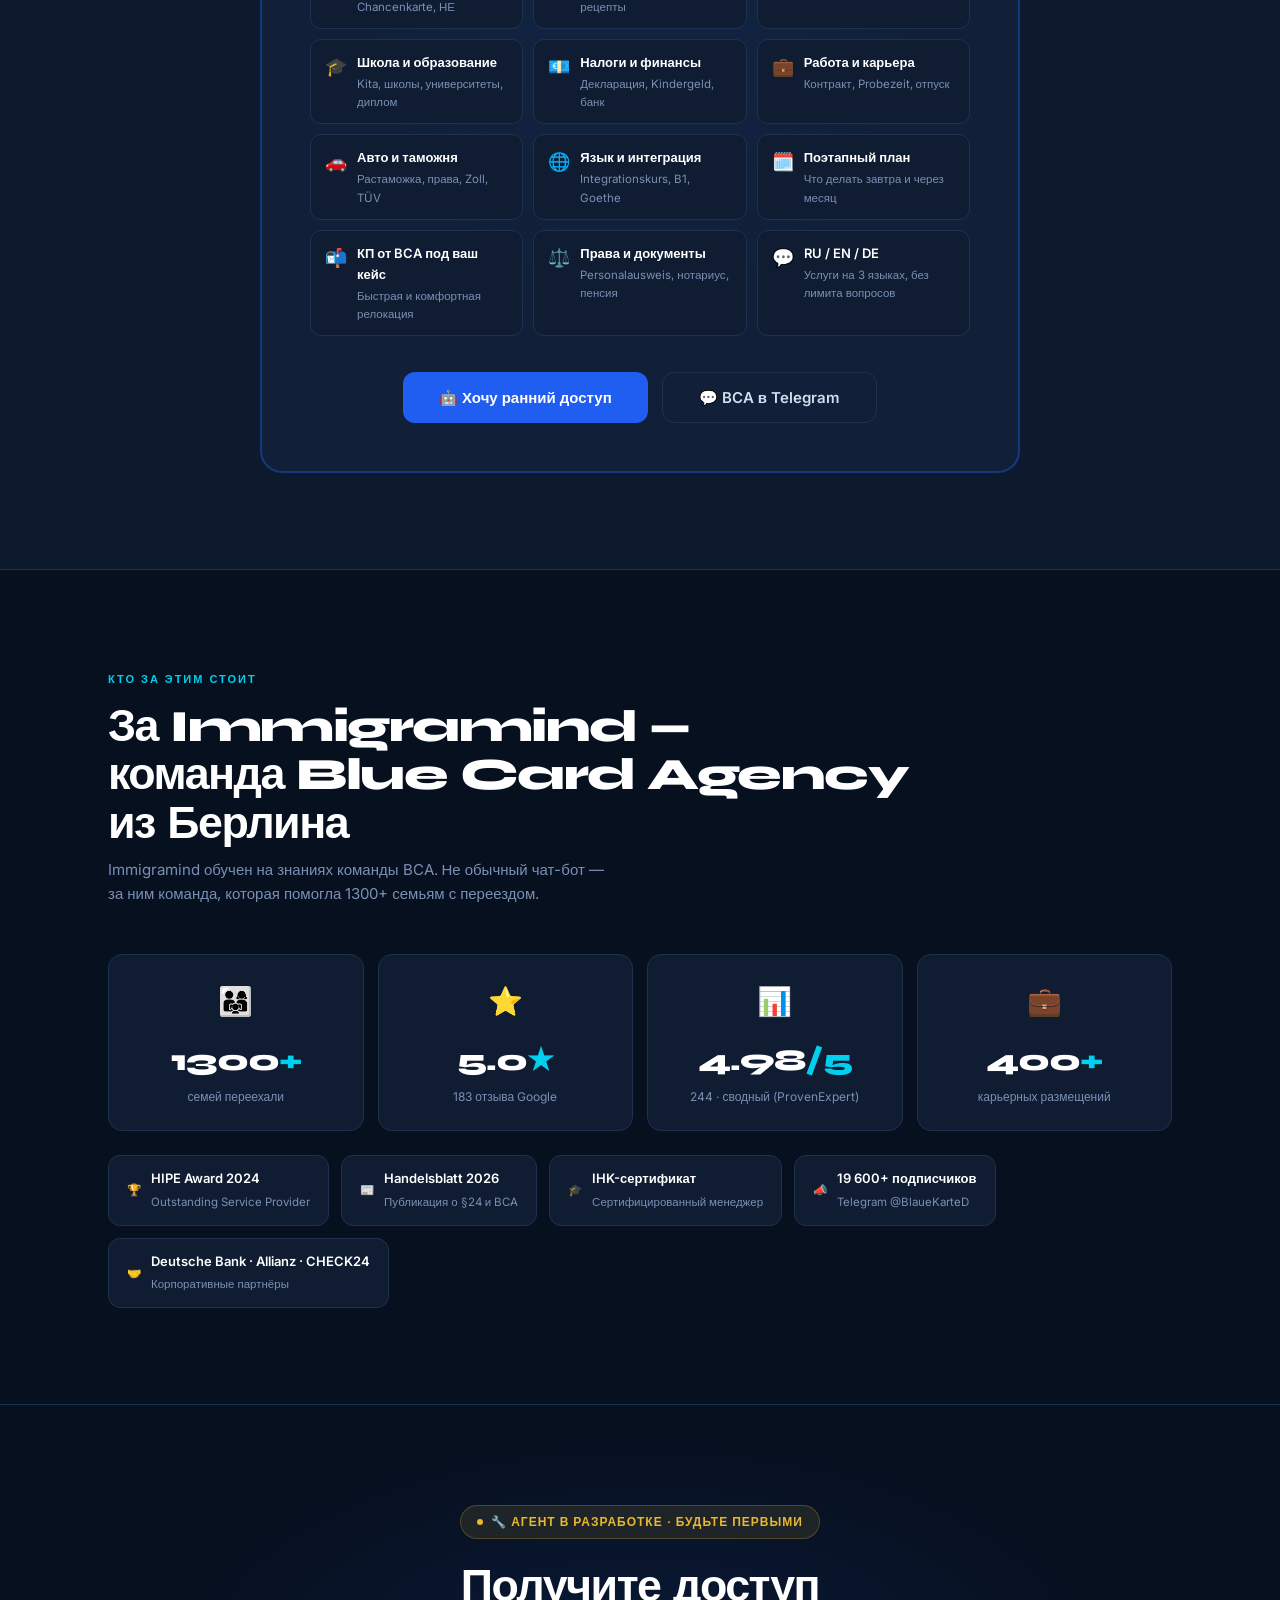
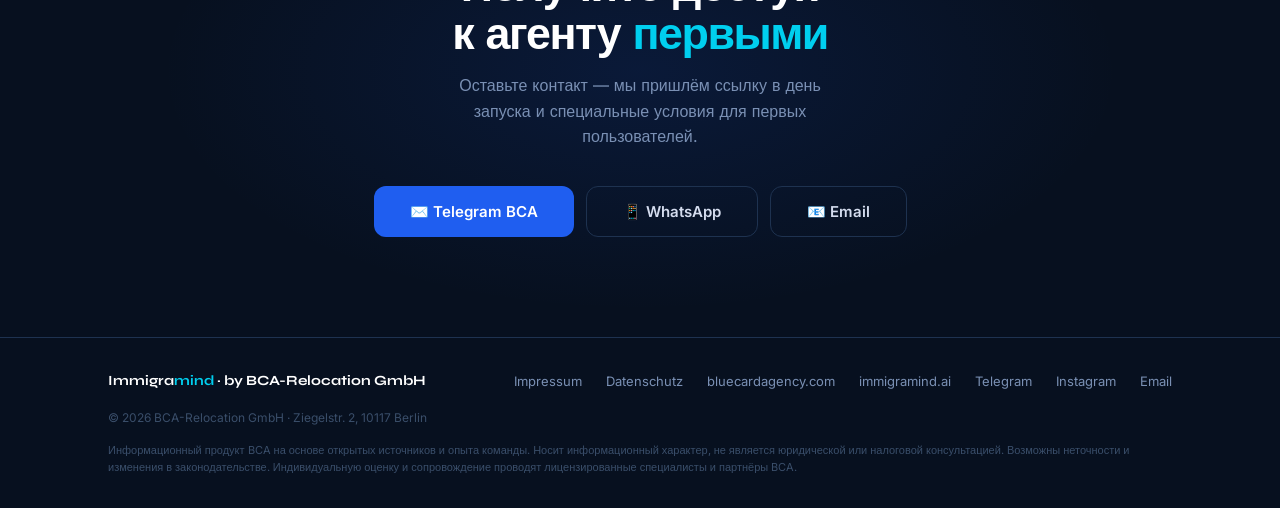
==== commit a9484f81: "Revert cases to 1300+; WhatsApp to documented number (index v1.12) - 2000+ reverted to 1300+ across " ====
--- a/index.html
+++ b/index.html
@@ -426,7 +426,7 @@
       <h1 class="hero-h1">Личный ИИ-помощник<br>по переезду в<br><span class="accent">Германию</span></h1>
       <p class="hero-sub">Онлайн. 24 / 7. Без записи.</p>
       <p class="hero-desc">
-        <strong>Immigramind</strong> — ИИ-агент от Blue Card Agency, обученный на актуальных немецких законах, 2000+ реальных кейсах и внутренних знаниях команды BCA.
+        <strong>Immigramind</strong> — ИИ-агент от Blue Card Agency, обученный на актуальных немецких законах, 1300+ реальных кейсах и внутренних знаниях команды BCA.
         Отвечает на всё: от визы и ВНЖ до школ, врачей, налогов, аренды и изучения языка.
         Быстро <strong>ориентирует</strong> по любому вопросу и <strong>готовит понятный план</strong> с предложением от BCA. Это <strong>информационный помощник, а не юридическая консультация</strong> — её при необходимости проводят специалисты BCA.
       </p>
@@ -490,7 +490,7 @@
 <!-- STATS BAR -->
 <div class="stats-bar">
   <div class="stats-inner">
-    <div class="stat"><div class="stat-n">2000<em>+</em></div><div class="stat-l">семей переехали с BCA</div></div>
+    <div class="stat"><div class="stat-n">1300<em>+</em></div><div class="stat-l">семей переехали с BCA</div></div>
     <div class="stat"><div class="stat-n">7<em> лет</em></div><div class="stat-l">опыта команды</div></div>
     <div class="stat"><div class="stat-n">5.0<em>★</em></div><div class="stat-l">183 отзыва Google</div></div>
     <div class="stat"><div class="stat-n">400<em>+</em></div><div class="stat-l">карьерных кейсов</div></div>
@@ -534,7 +534,7 @@
       </div>
       <div class="know-card fi">
         <div class="know-top"><div class="know-ico">📁</div><h3>Реальные сроки и процессы</h3></div>
-        <p>Не теория — практика 2000+ кейсов BCA:</p>
+        <p>Не теория — практика 1300+ кейсов BCA:</p>
         <ul>
           <li>Реальные сроки в Ausländerbehörde по городам</li>
           <li>Типичные отказы и как их избежать</li>
@@ -738,7 +738,7 @@
       <div class="vs-row"><div class="vc">Стоимость</div><div class="vc ai ok">150 € / месяц без лимита</div><div class="vc">150 €+ за 1 час</div></div>
       <div class="vs-row"><div class="vc">Доступность</div><div class="vc ai ok">24 / 7, мгновенно</div><div class="vc no">Запись 1–2 недели</div></div>
       <div class="vs-row"><div class="vc">Актуальность законов</div><div class="vc ai ok">Обновляется постоянно</div><div class="vc">Зависит от эксперта</div></div>
-      <div class="vs-row"><div class="vc">Реальные сроки из практики</div><div class="vc ai ok">2000+ кейсов BCA</div><div class="vc">Если опытный — да</div></div>
+      <div class="vs-row"><div class="vc">Реальные сроки из практики</div><div class="vc ai ok">1300+ кейсов BCA</div><div class="vc">Если опытный — да</div></div>
       <div class="vs-row"><div class="vc">Все темы: налоги, школы, врачи</div><div class="vc ai ok">Да, без ограничений</div><div class="vc no">Обычно только иммиграция</div></div>
       <div class="vs-row"><div class="vc">Поэтапный план действий</div><div class="vc ai ok">Всегда автоматически</div><div class="vc">Зависит от консультанта</div></div>
       <div class="vs-row"><div class="vc">Коммерческое предложение</div><div class="vc ai ok">По итогам беседы</div><div class="vc no">Отдельно, не всегда</div></div>
@@ -787,10 +787,10 @@
     <div class="fi">
       <span class="label">Кто за этим стоит</span>
       <h2>За Immigramind —<br>команда Blue Card Agency<br>из Берлина</h2>
-      <p style="color:var(--muted);margin-top:10px;max-width:500px;">Immigramind обучен на знаниях команды BCA. Не обычный чат-бот — за ним команда, которая помогла 2000+ семьям с переездом.</p>
+      <p style="color:var(--muted);margin-top:10px;max-width:500px;">Immigramind обучен на знаниях команды BCA. Не обычный чат-бот — за ним команда, которая помогла 1300+ семьям с переездом.</p>
     </div>
     <div class="trust-grid">
-      <div class="trust-card fi"><div class="trust-ico">👨‍👩‍👧</div><div class="trust-n">2000<em>+</em></div><div class="trust-l">семей переехали</div></div>
+      <div class="trust-card fi"><div class="trust-ico">👨‍👩‍👧</div><div class="trust-n">1300<em>+</em></div><div class="trust-l">семей переехали</div></div>
       <a class="trust-card fi" href="https://www.google.com/maps/search/?api=1&amp;query=Blue%20Card%20Agency%2C%20Ziegelstr.%202%2C%2010117%20Berlin" target="_blank" rel="noopener"><div class="trust-ico">⭐</div><div class="trust-n">5.0<em>★</em></div><div class="trust-l">183 отзыва Google</div></a>
       <a class="trust-card fi" href="https://www.provenexpert.com/de-de/blue-card-agency/" target="_blank" rel="noopener"><div class="trust-ico">📊</div><div class="trust-n">4.98<em>/5</em></div><div class="trust-l">244 · сводный (ProvenExpert)</div></a>
       <div class="trust-card fi"><div class="trust-ico">💼</div><div class="trust-n">400<em>+</em></div><div class="trust-l">карьерных размещений</div></div>
@@ -814,7 +814,7 @@
       <p>Оставьте контакт — мы пришлём ссылку в день запуска и специальные условия для первых пользователей.</p>
       <div class="cta-btns">
         <button class="btn btn-blue btn-lg" onclick="window.open('https://t.me/BlaueKarteD','_blank')">✉️ Telegram BCA</button>
-        <button class="btn btn-outline btn-lg" onclick="window.open('https://wa.me/4930896778776','_blank')">📱 WhatsApp</button>
+        <button class="btn btn-outline btn-lg" onclick="window.open('https://wa.me/493040790404','_blank')">📱 WhatsApp</button>
         <button class="btn btn-outline btn-lg" onclick="window.open('mailto:ai@bluecardagency.de','_blank')">📧 Email</button>
       </div>
     </div>
@@ -874,6 +874,6 @@
 }
 setTimeout(addMsg, 3000);
 </script>
-<div class="doc-version">Immigramind · v1.11 · 2026-06-04</div>
+<div class="doc-version">Immigramind · v1.12 · 2026-06-04</div>
 </body>
 </html>
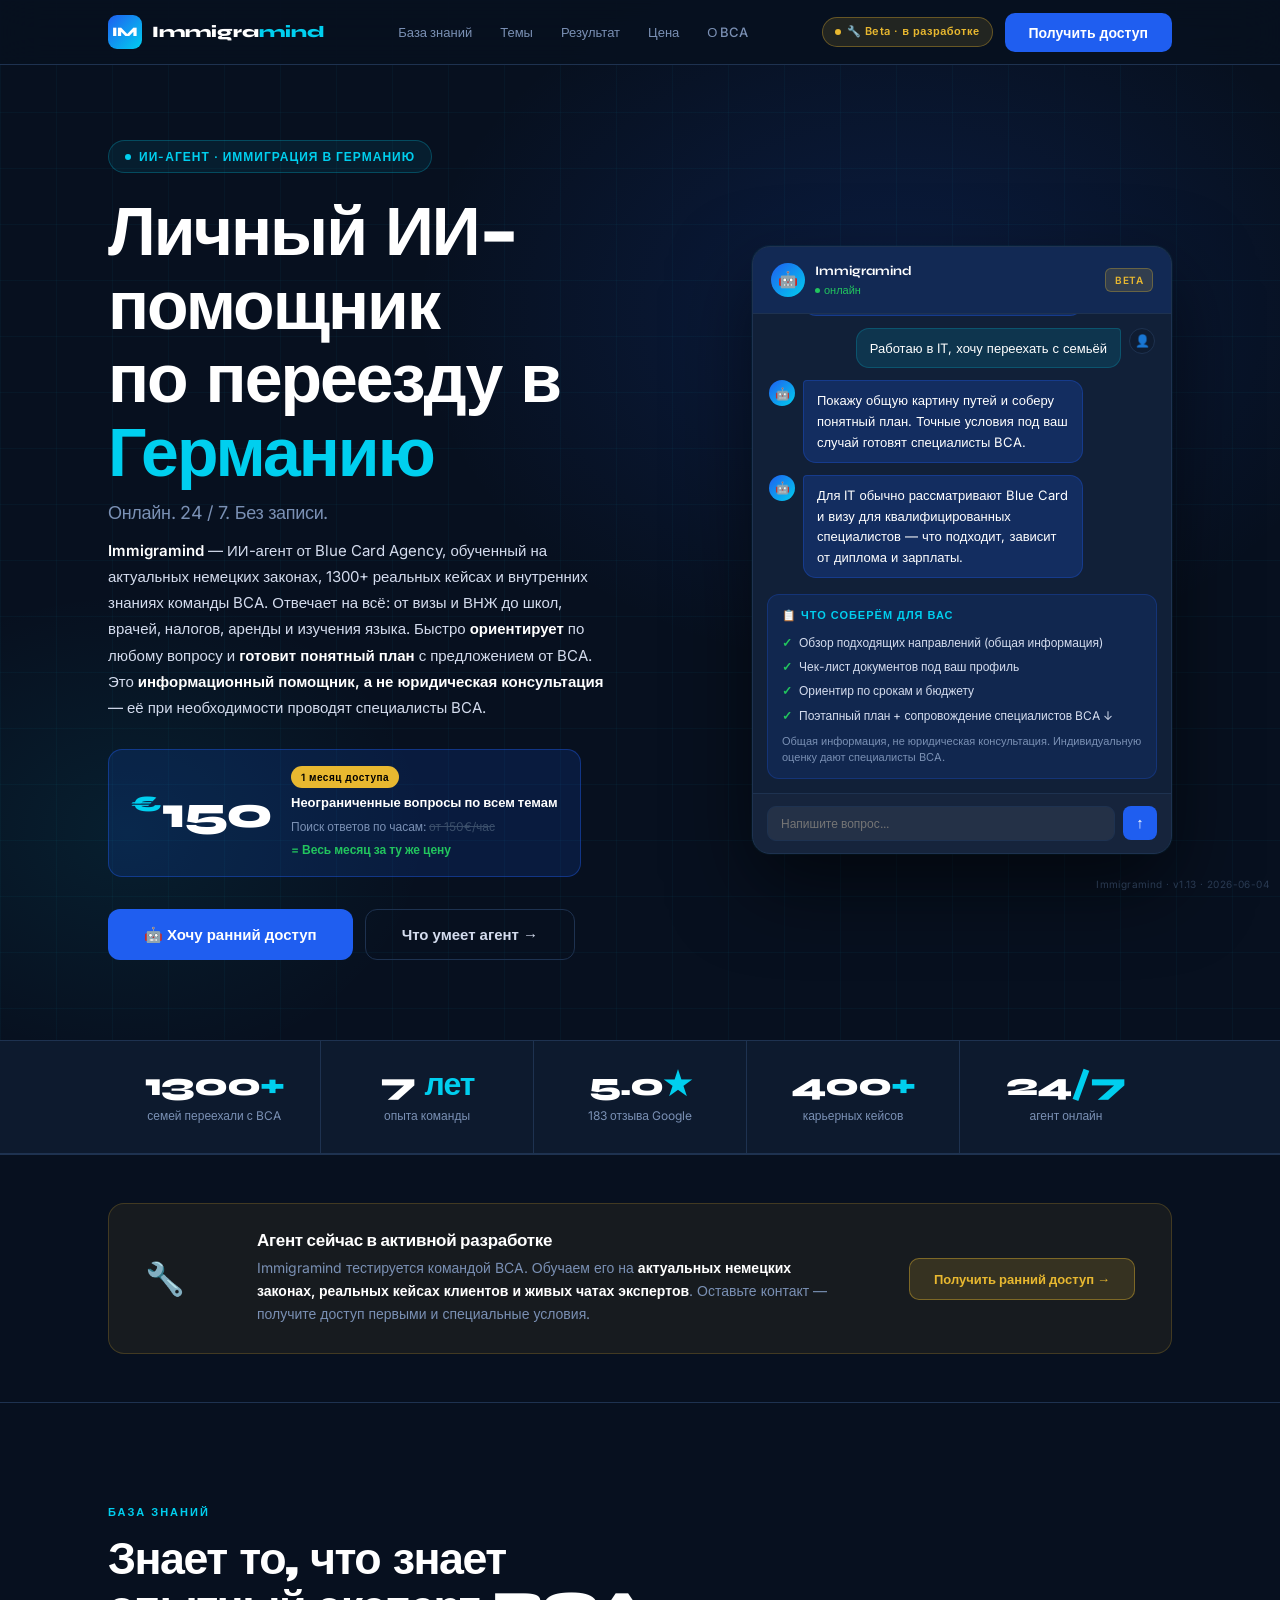
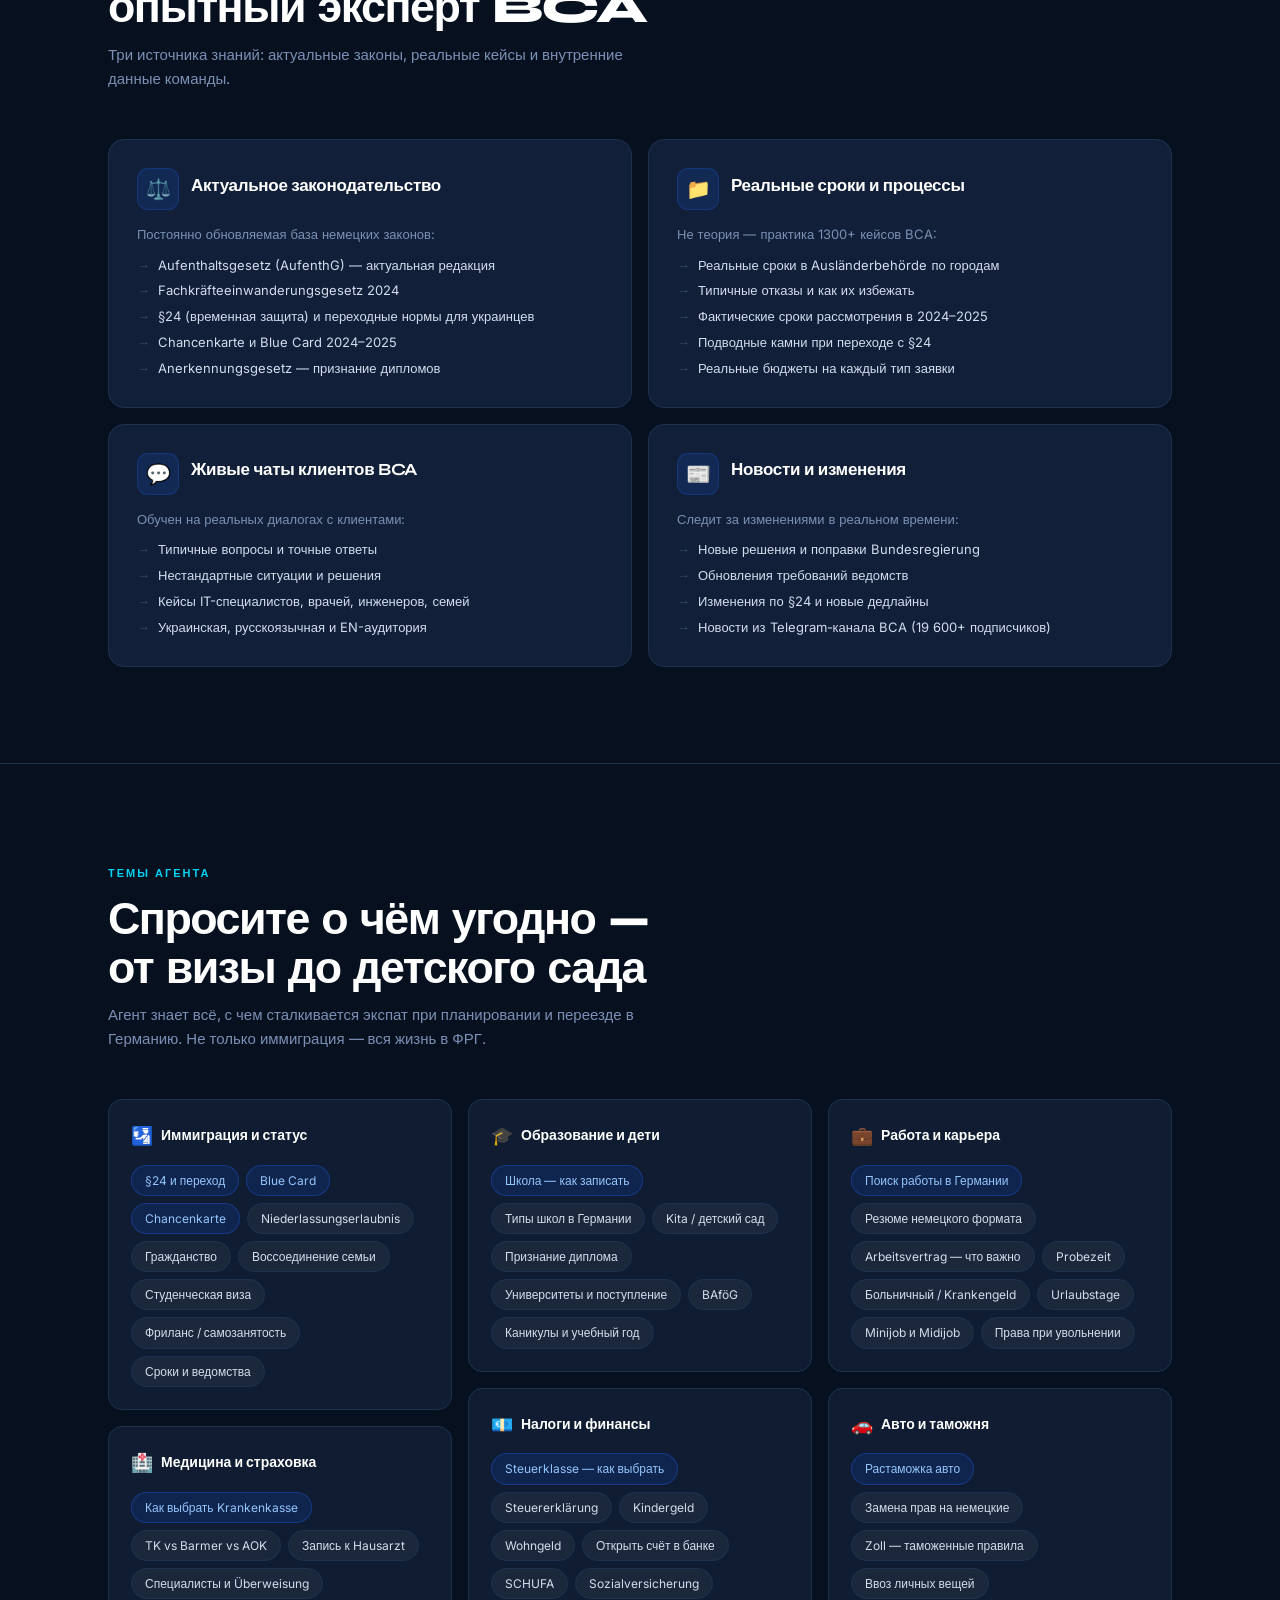
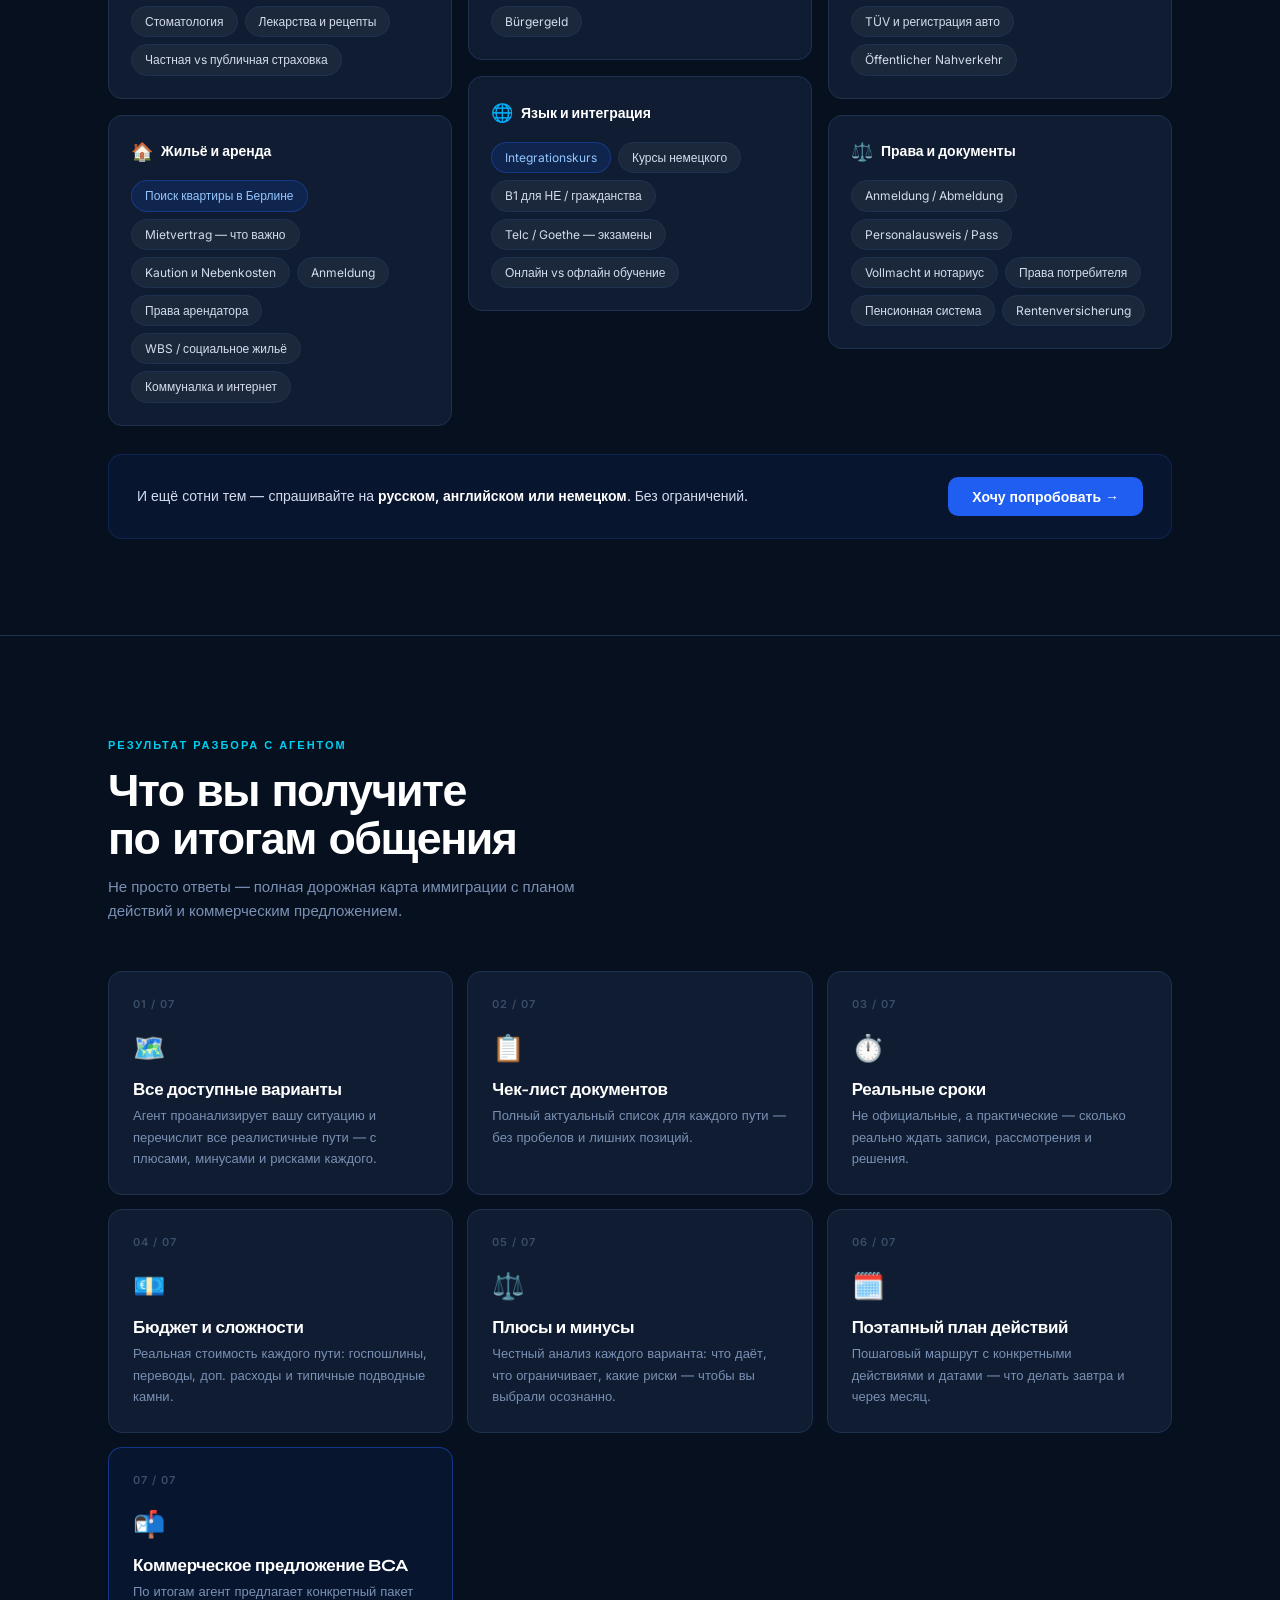
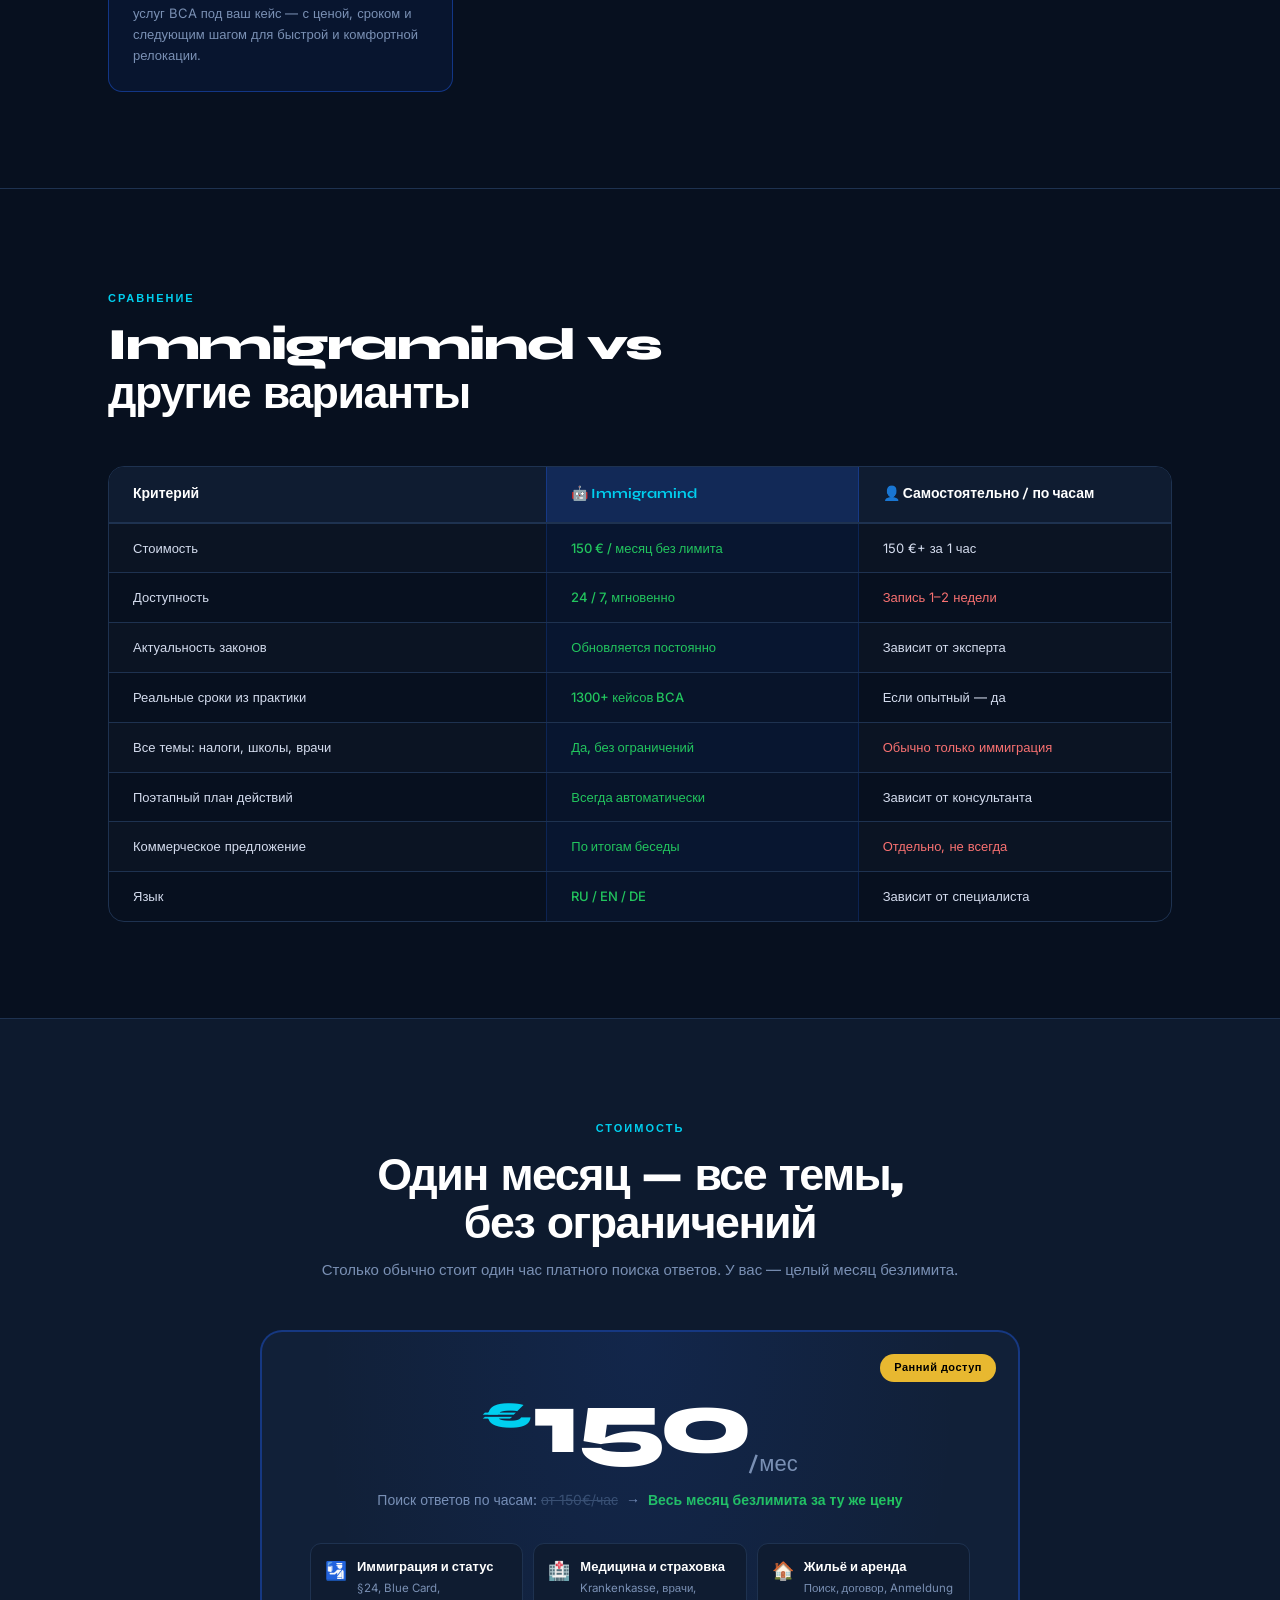
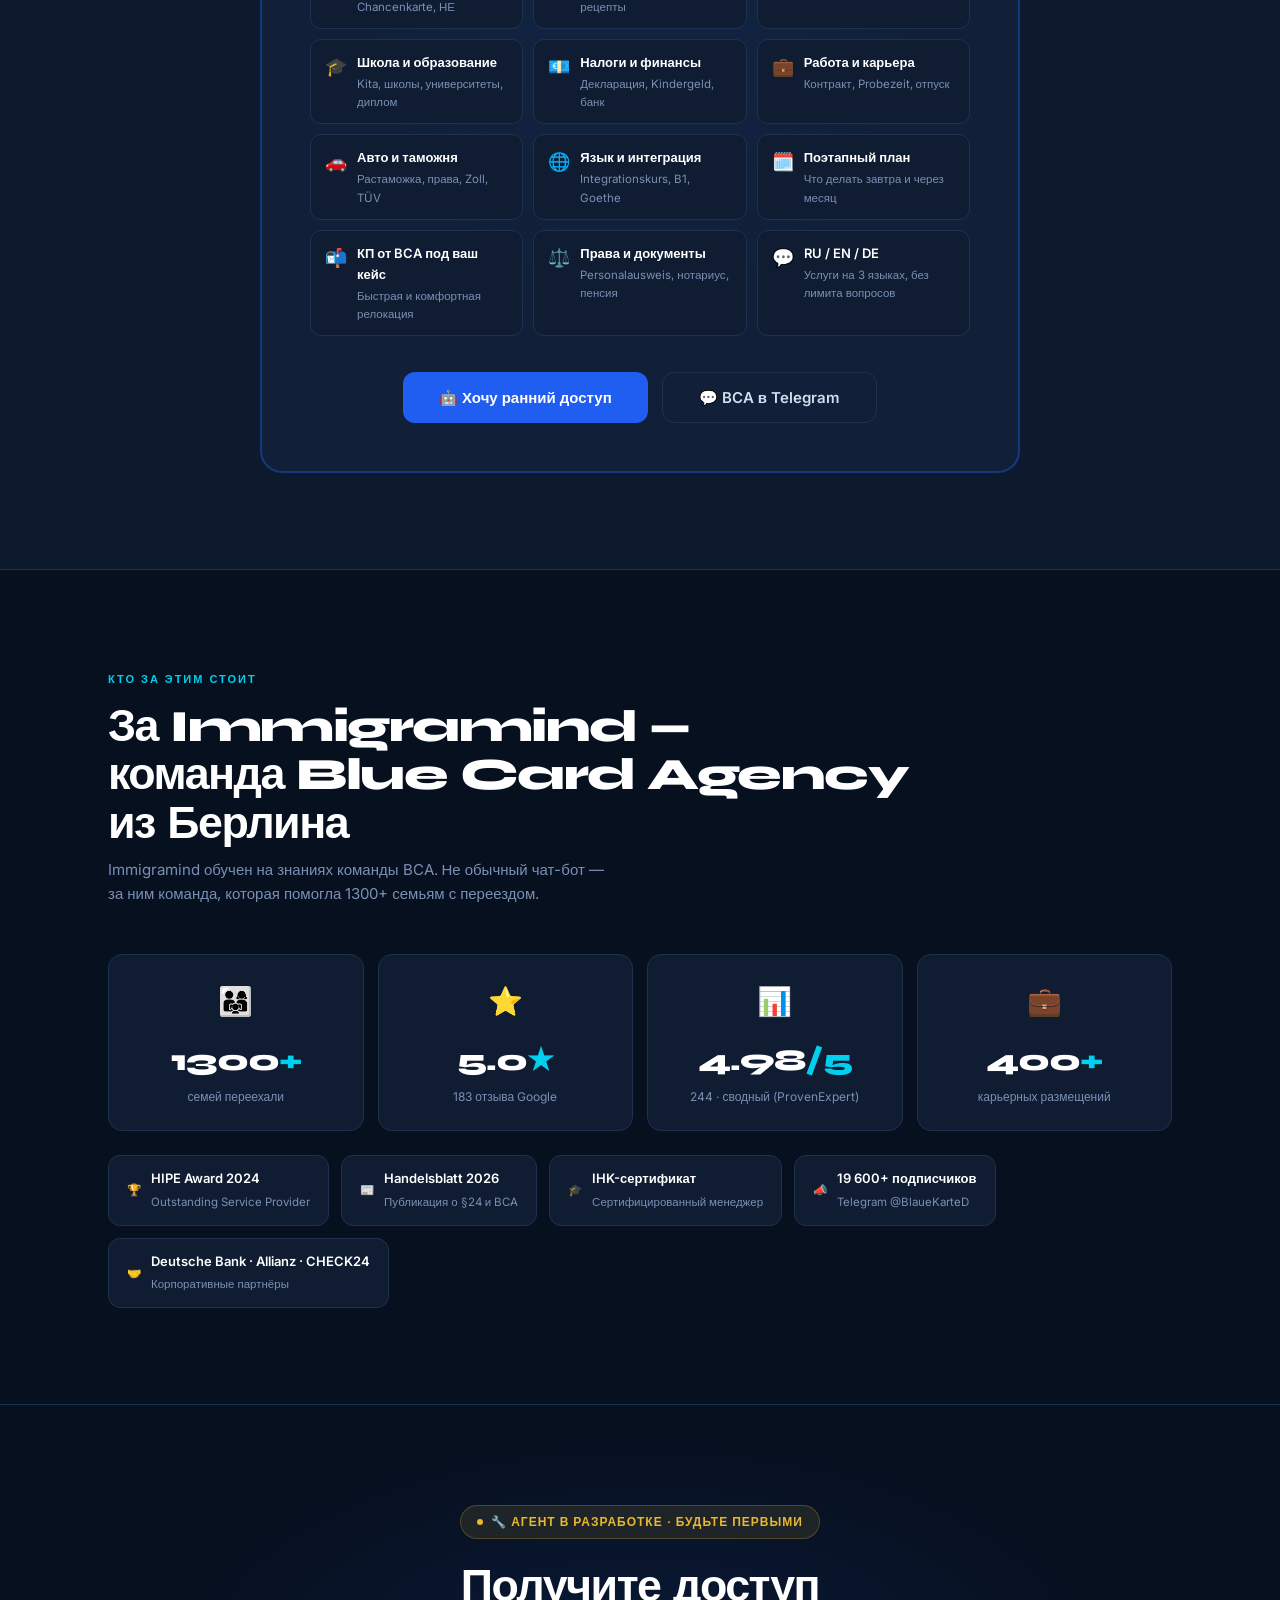
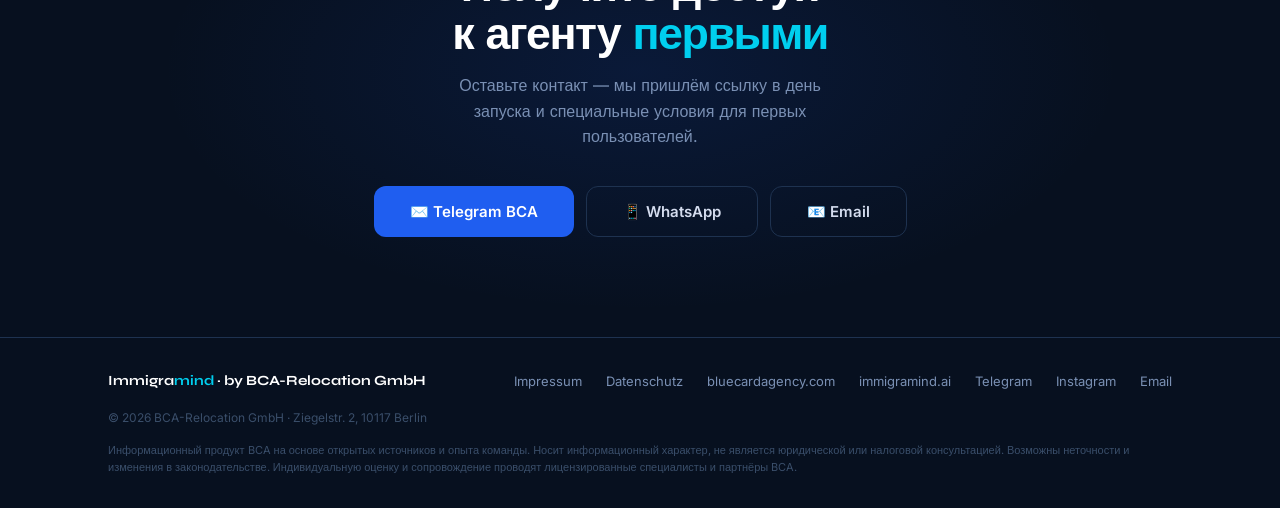
==== commit 63f76444: "WhatsApp button to +49 30 896 778 776 (index v1.13) - Phone and WhatsApp unified on 896 778 776 (con" ====
--- a/index.html
+++ b/index.html
@@ -814,7 +814,7 @@
       <p>Оставьте контакт — мы пришлём ссылку в день запуска и специальные условия для первых пользователей.</p>
       <div class="cta-btns">
         <button class="btn btn-blue btn-lg" onclick="window.open('https://t.me/BlaueKarteD','_blank')">✉️ Telegram BCA</button>
-        <button class="btn btn-outline btn-lg" onclick="window.open('https://wa.me/493040790404','_blank')">📱 WhatsApp</button>
+        <button class="btn btn-outline btn-lg" onclick="window.open('https://wa.me/4930896778776','_blank')">📱 WhatsApp</button>
         <button class="btn btn-outline btn-lg" onclick="window.open('mailto:ai@bluecardagency.de','_blank')">📧 Email</button>
       </div>
     </div>
@@ -874,6 +874,6 @@
 }
 setTimeout(addMsg, 3000);
 </script>
-<div class="doc-version">Immigramind · v1.12 · 2026-06-04</div>
+<div class="doc-version">Immigramind · v1.13 · 2026-06-04</div>
 </body>
 </html>
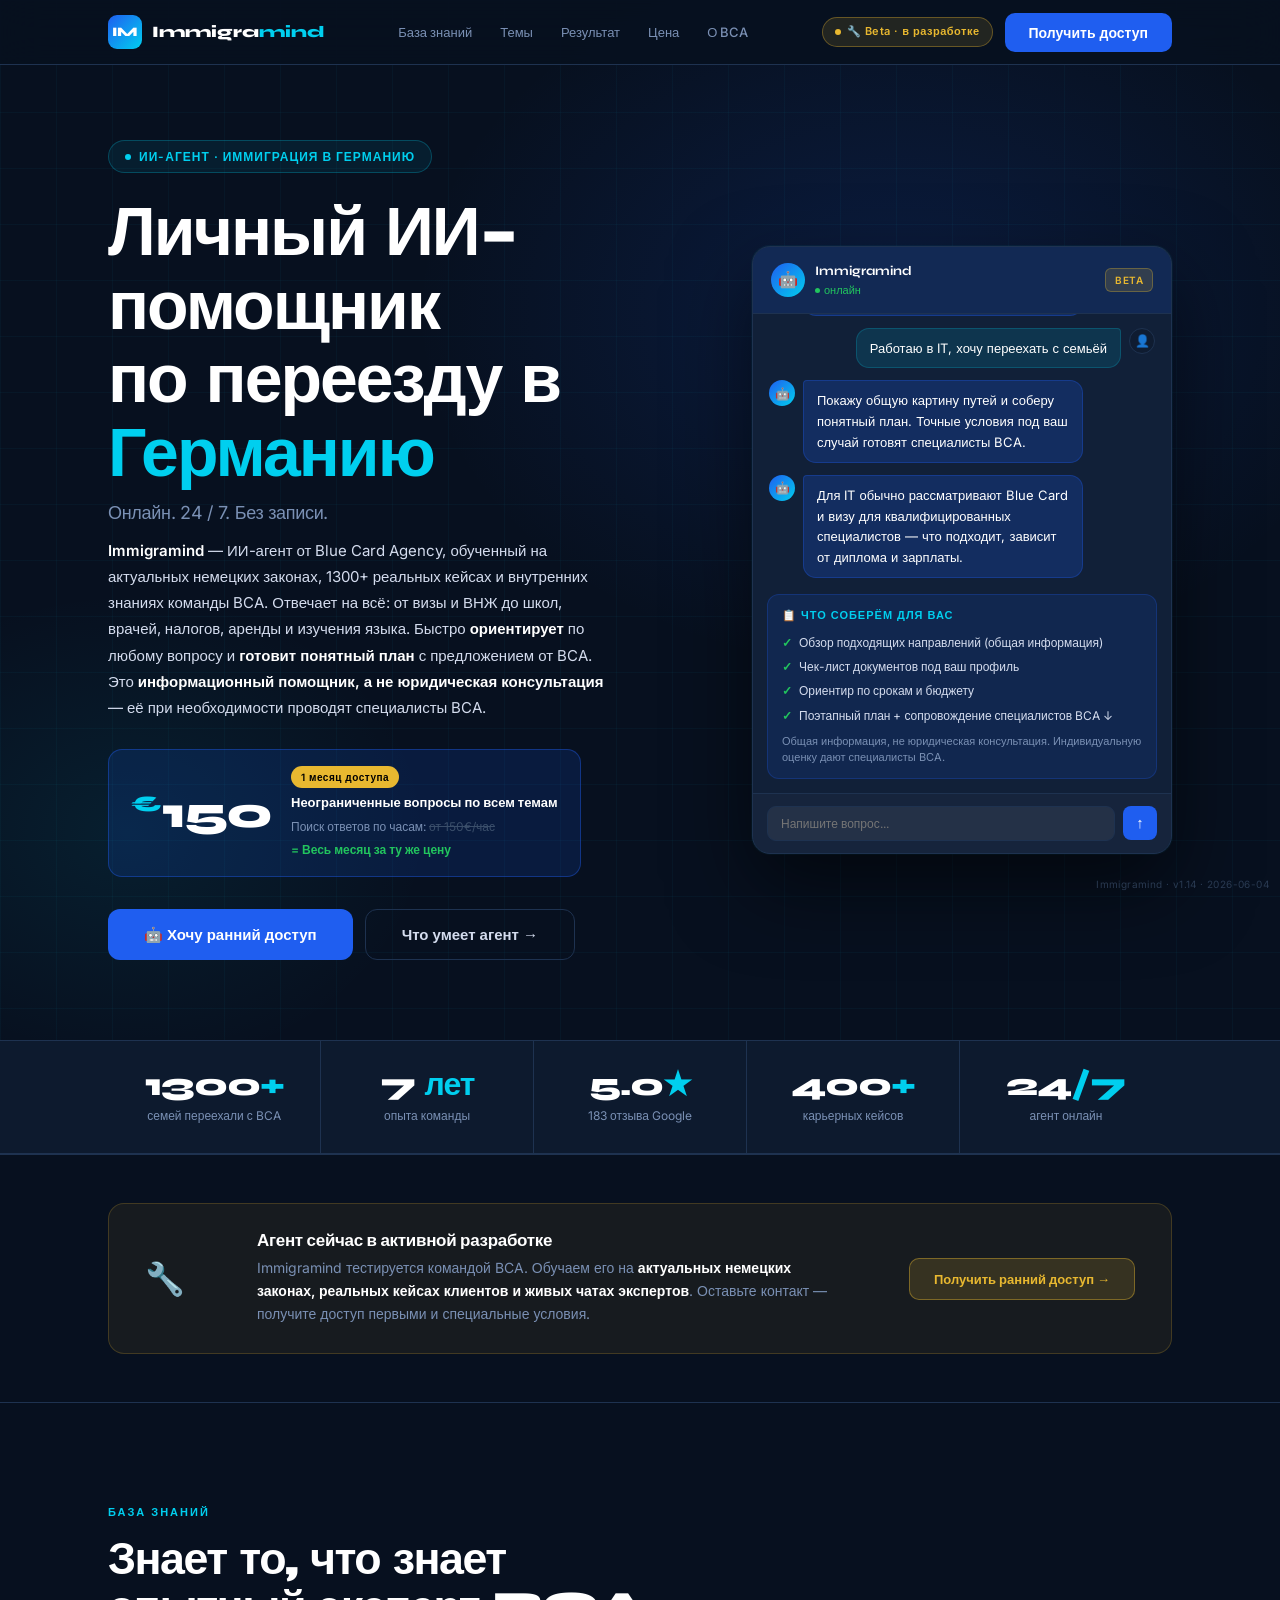
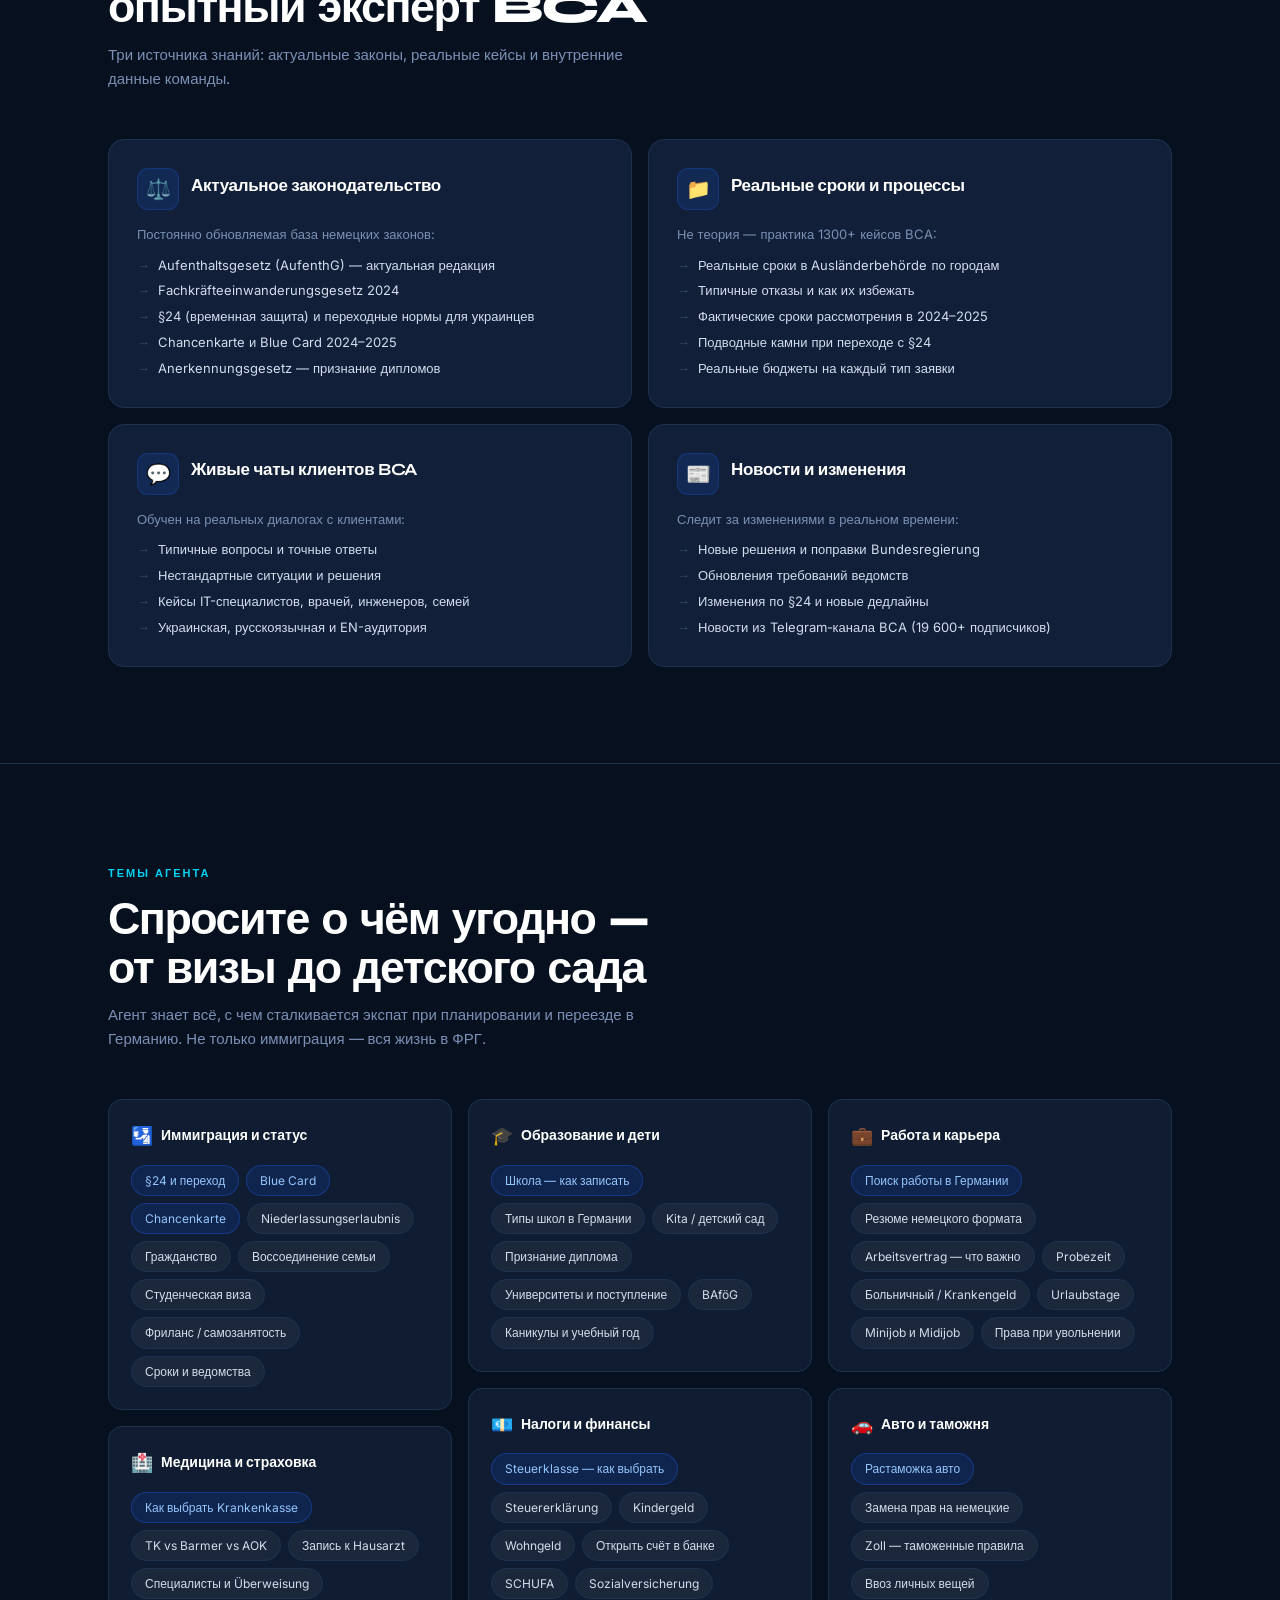
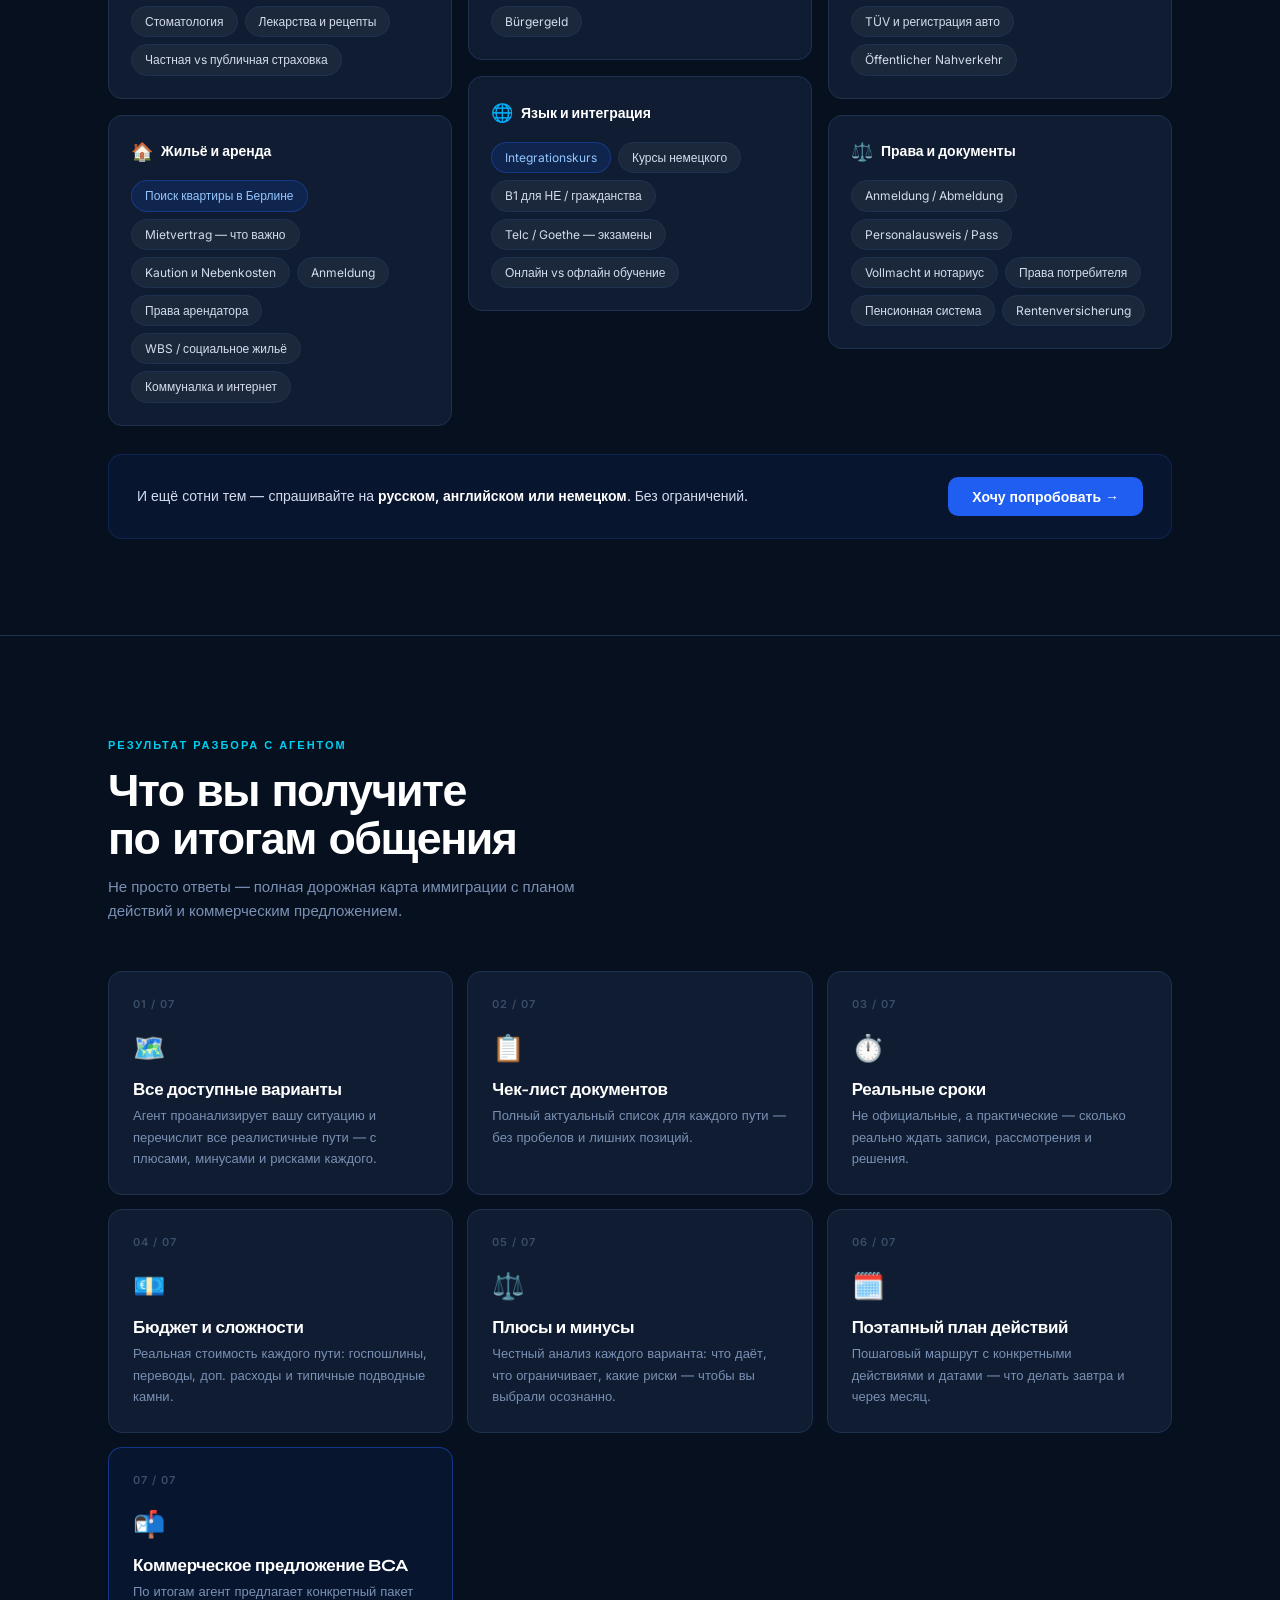
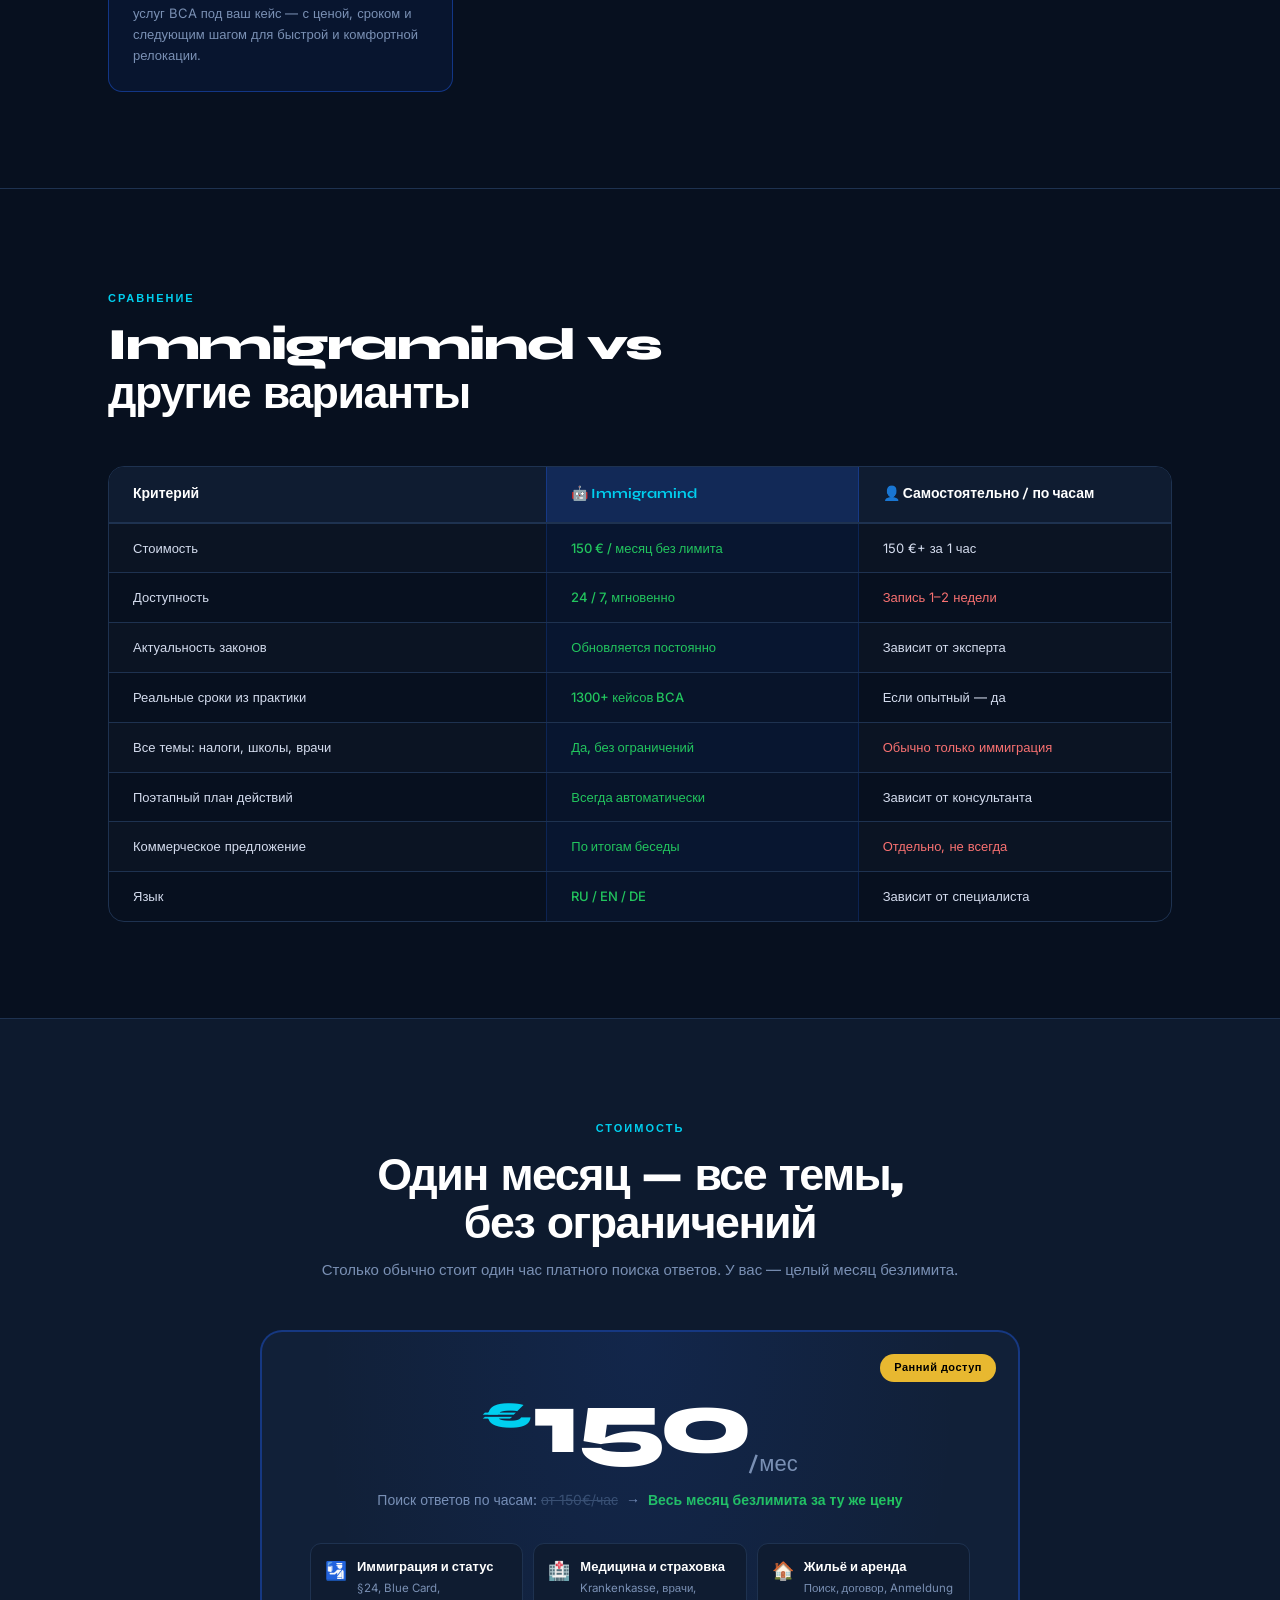
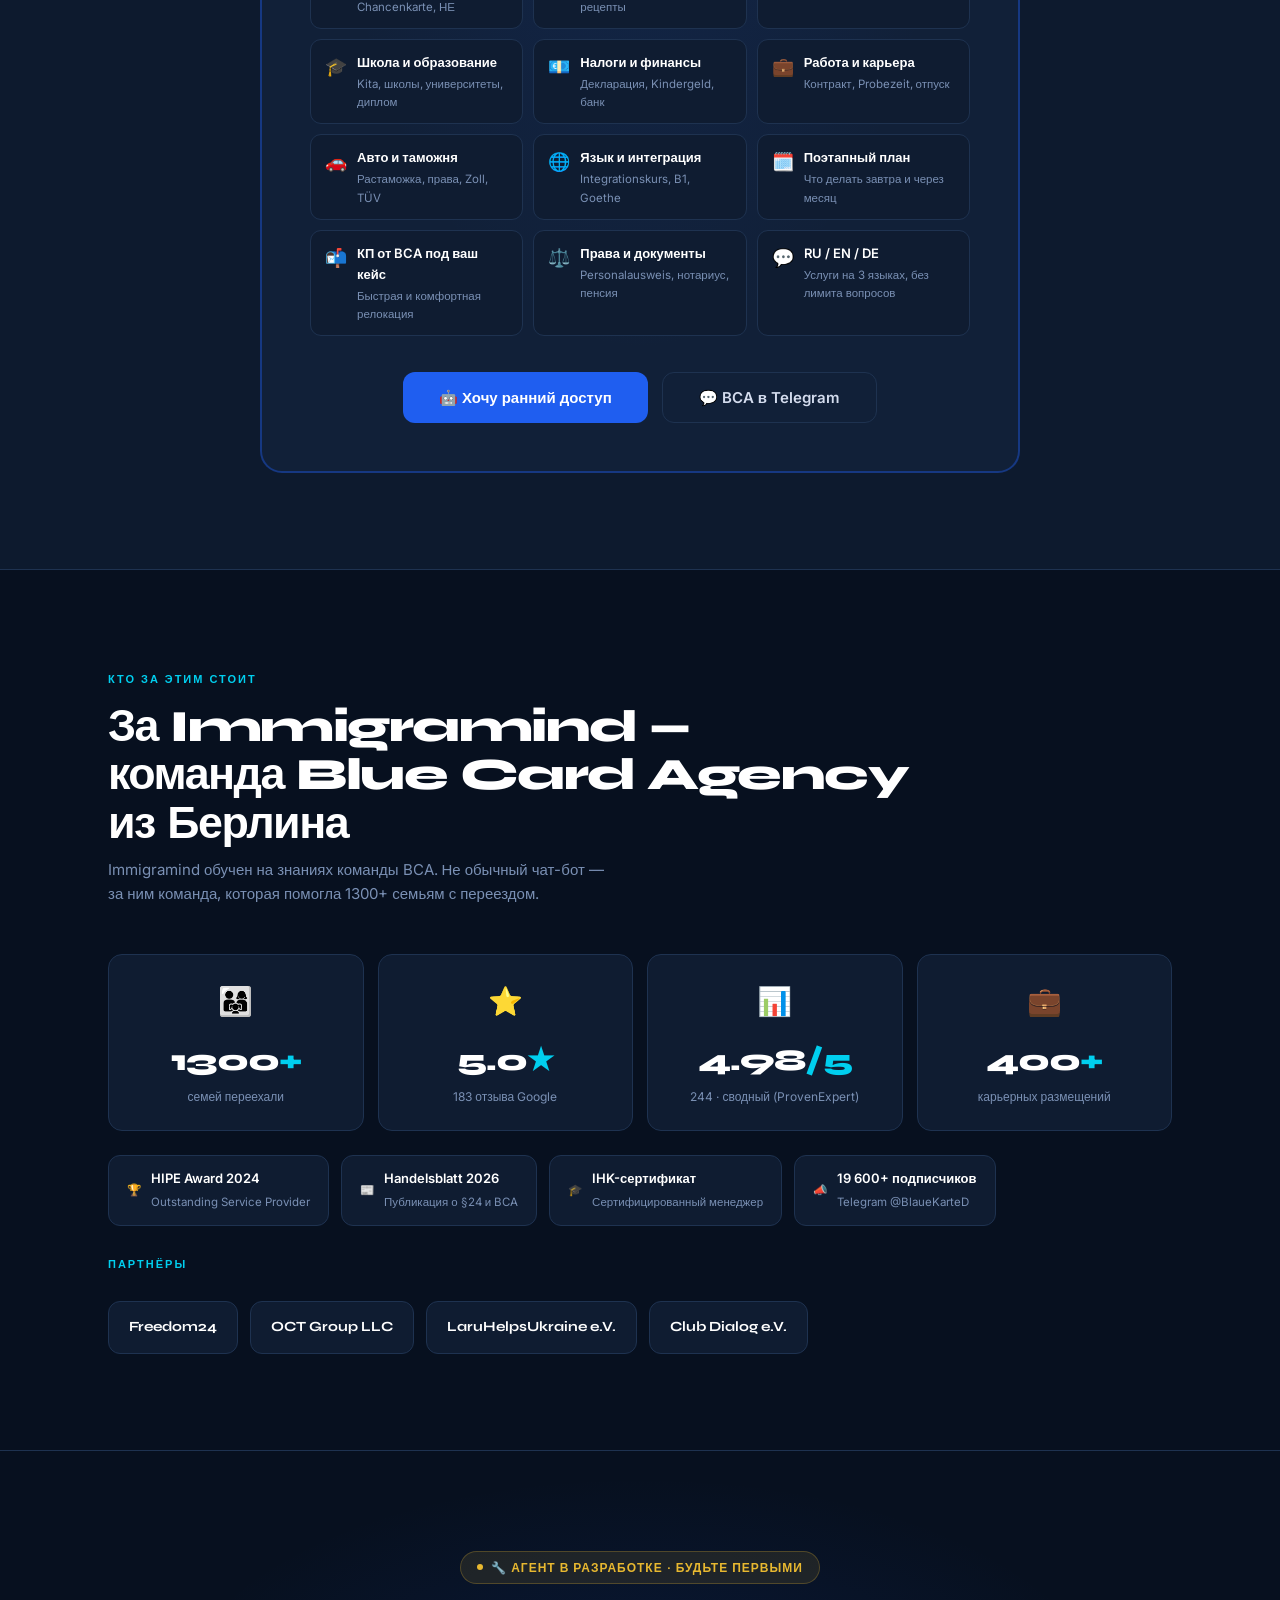
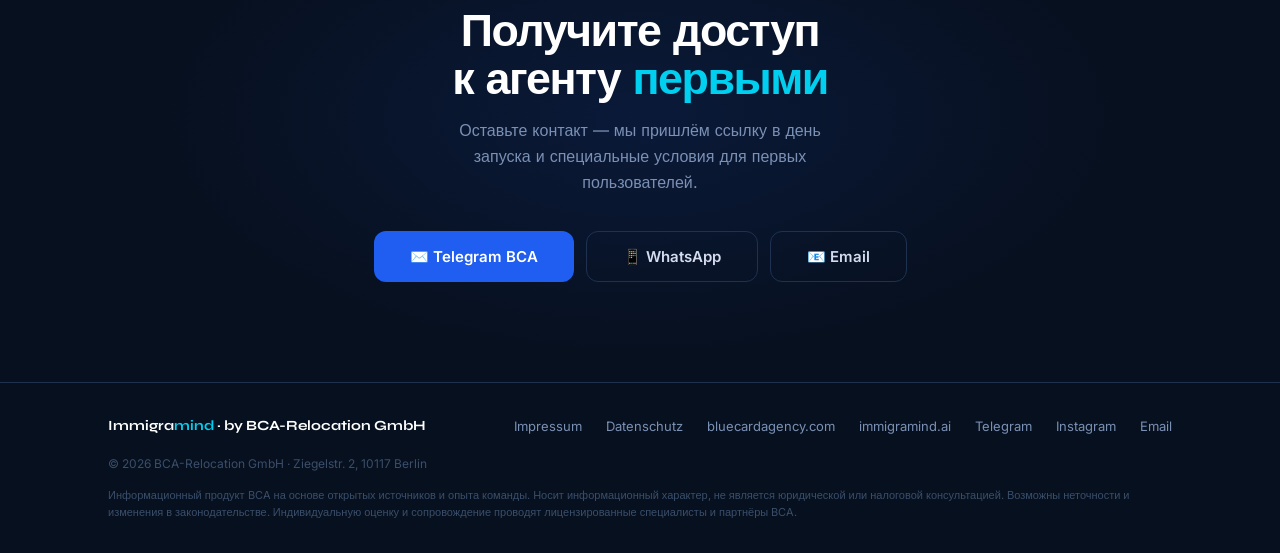
==== commit d0f9cc57: "Replace partners block with the 4 listed partners (index v1.14) - Remove Deutsche Bank/Allianz/CHECK" ====
--- a/index.html
+++ b/index.html
@@ -330,6 +330,9 @@
 .award { background: var(--card2); border: 1px solid var(--border); border-radius: 12px; padding: 12px 18px; display: flex; align-items: center; gap: 10px; transition: border-color .25s; }
 .award:hover { border-color: rgba(232,184,48,0.35); }
 .award-ico { font-size: 20px; }
+.partners { display: flex; flex-wrap: wrap; gap: 12px; margin-top: 14px; }
+.partner { display: flex; align-items: center; gap: 8px; background: var(--card2); border: 1px solid var(--border); border-radius: 12px; padding: 14px 20px; font-family: 'Syne', sans-serif; font-weight: 700; font-size: 14px; color: var(--white); }
+.partner img { height: 26px; width: auto; display: block; }
 .award strong { display: block; font-size: 13px; color: var(--white); font-weight: 600; }
 .award span { font-size: 11.5px; color: var(--muted); }
 
@@ -800,7 +803,14 @@
       <div class="award"><span class="award-ico">📰</span><div><strong>Handelsblatt 2026</strong><span>Публикация о §24 и BCA</span></div></div>
       <div class="award"><span class="award-ico">🎓</span><div><strong>IHK-сертификат</strong><span>Сертифицированный менеджер</span></div></div>
       <div class="award"><span class="award-ico">📣</span><div><strong>19 600+ подписчиков</strong><span>Telegram @BlaueKarteD</span></div></div>
-      <div class="award"><span class="award-ico">🤝</span><div><strong>Deutsche Bank · Allianz · CHECK24</strong><span>Корпоративные партнёры</span></div></div>
+    </div>
+
+    <p class="label" style="margin-top:30px">Партнёры</p>
+    <div class="partners fi">
+      <div class="partner">Freedom24</div>
+      <div class="partner">OCT Group LLC</div>
+      <div class="partner">LaruHelpsUkraine e.V.</div>
+      <div class="partner">Club Dialog e.V.</div>
     </div>
   </div>
 </section>
@@ -874,6 +884,6 @@
 }
 setTimeout(addMsg, 3000);
 </script>
-<div class="doc-version">Immigramind · v1.13 · 2026-06-04</div>
+<div class="doc-version">Immigramind · v1.14 · 2026-06-04</div>
 </body>
 </html>
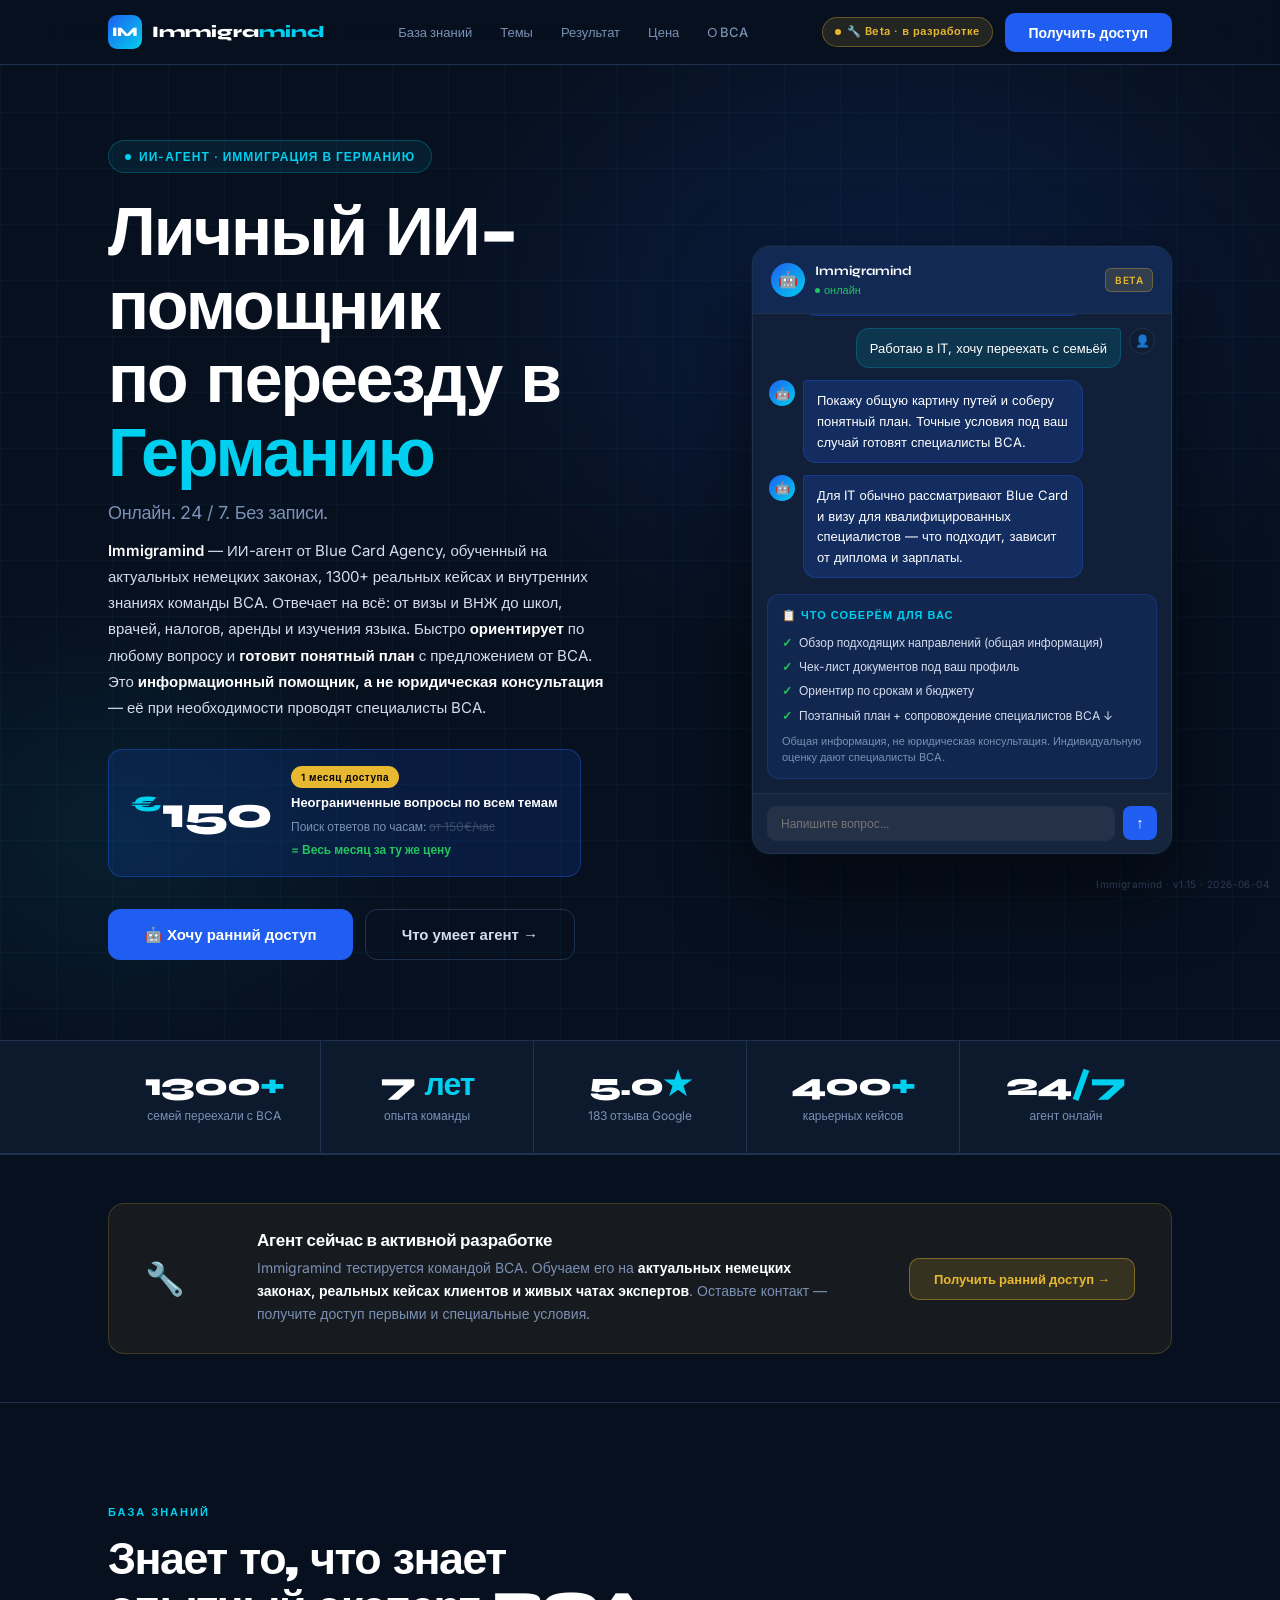
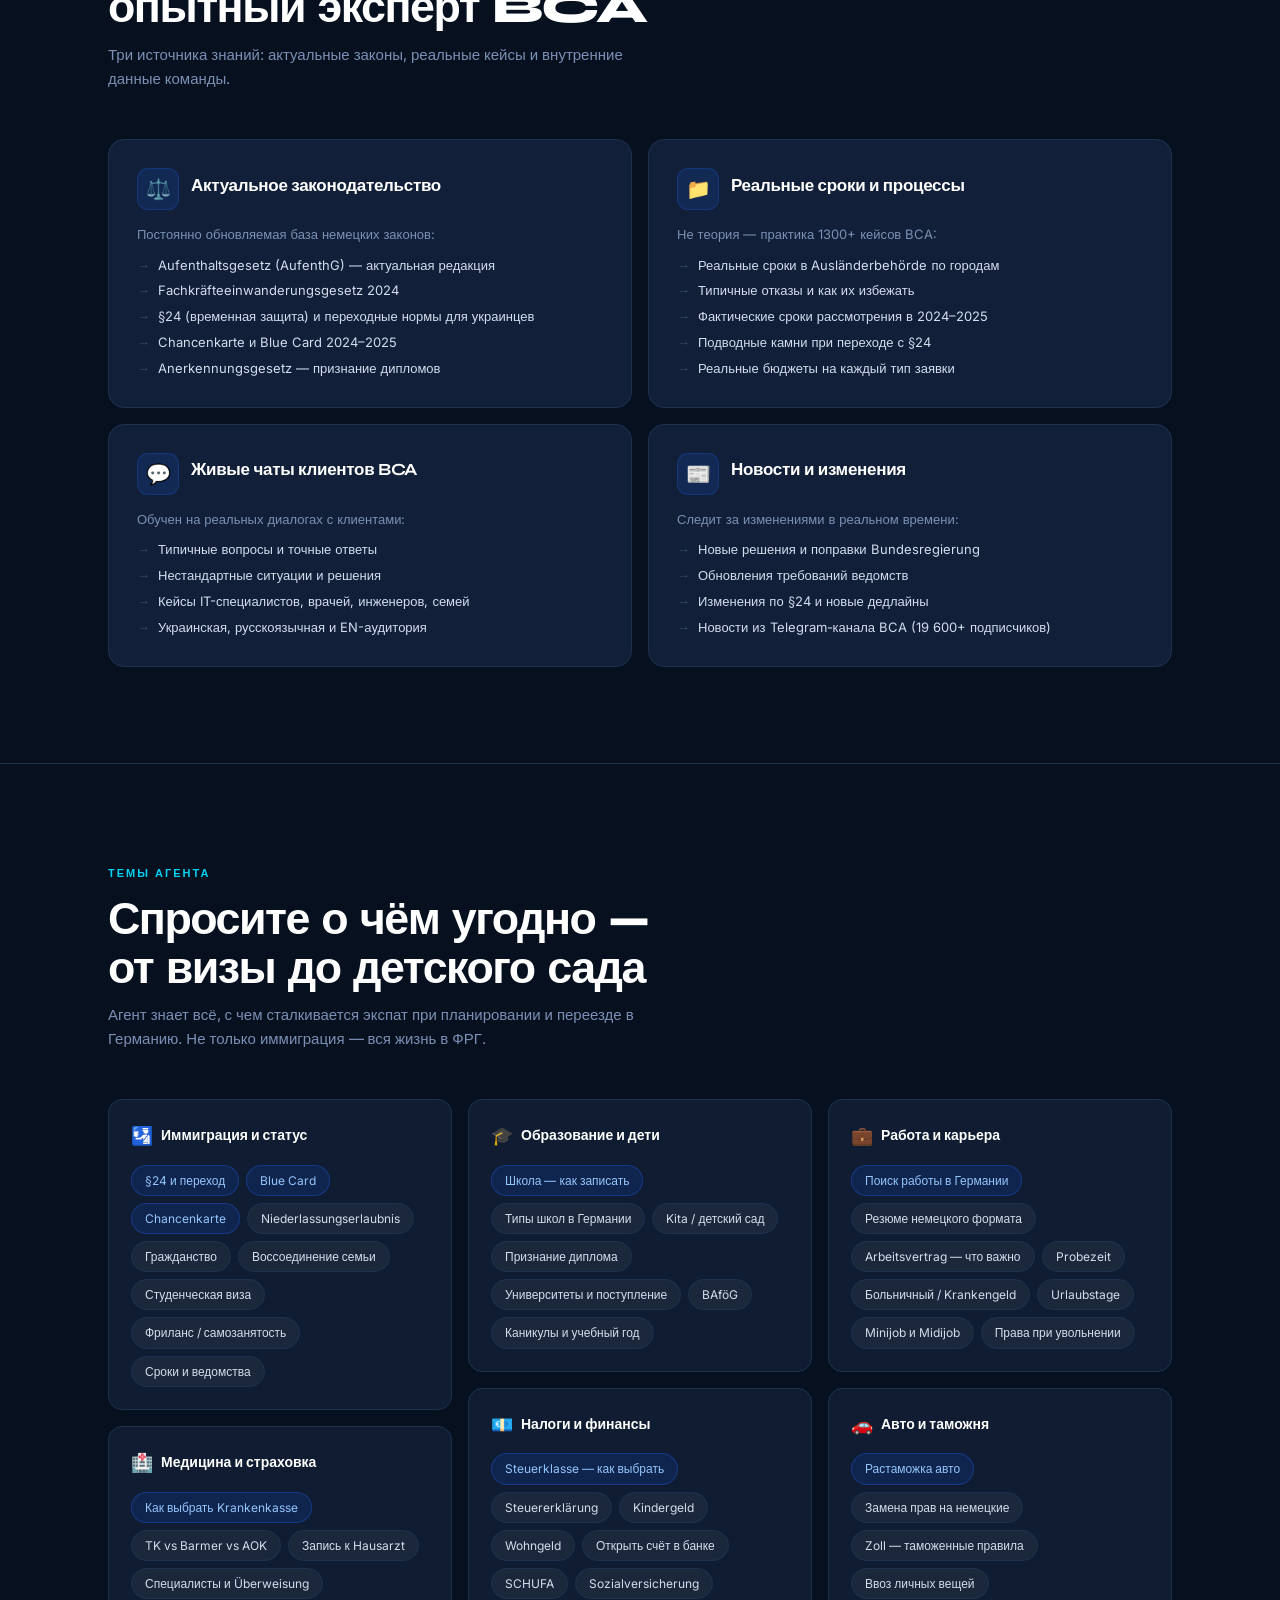
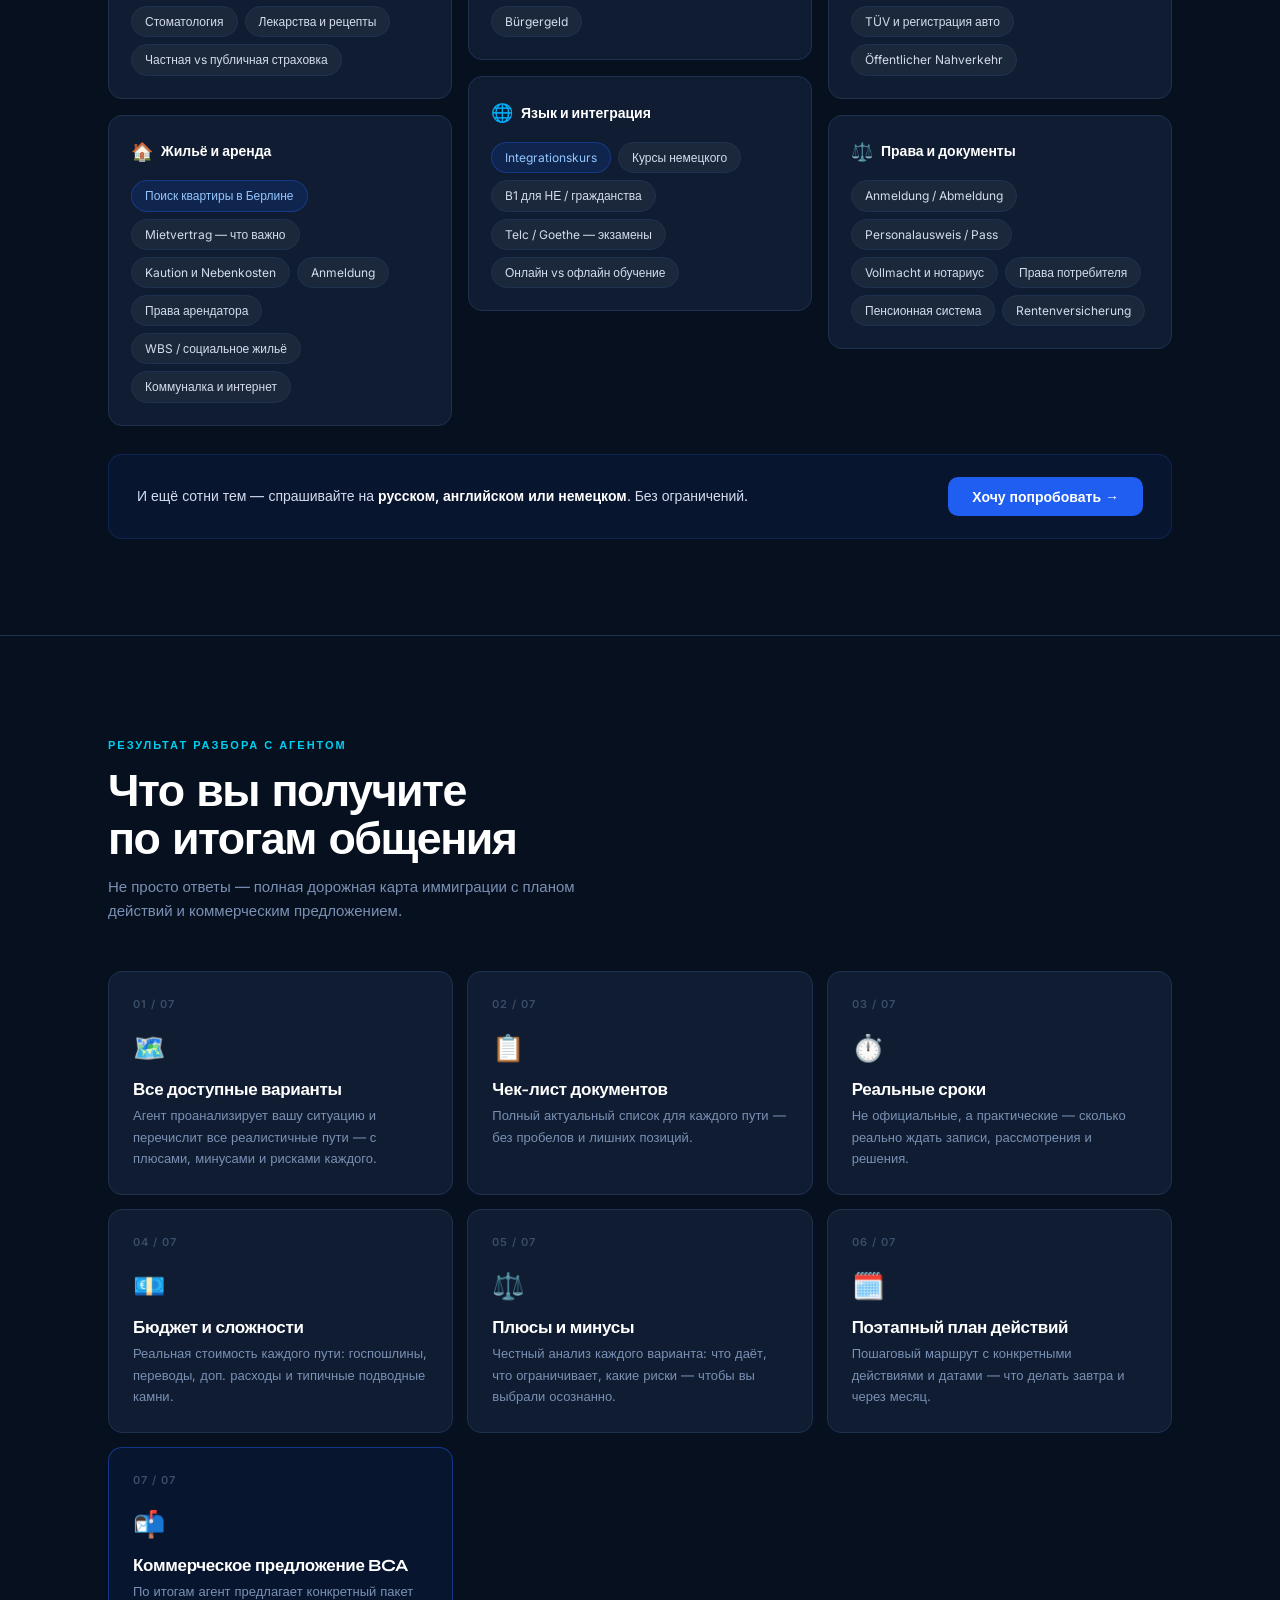
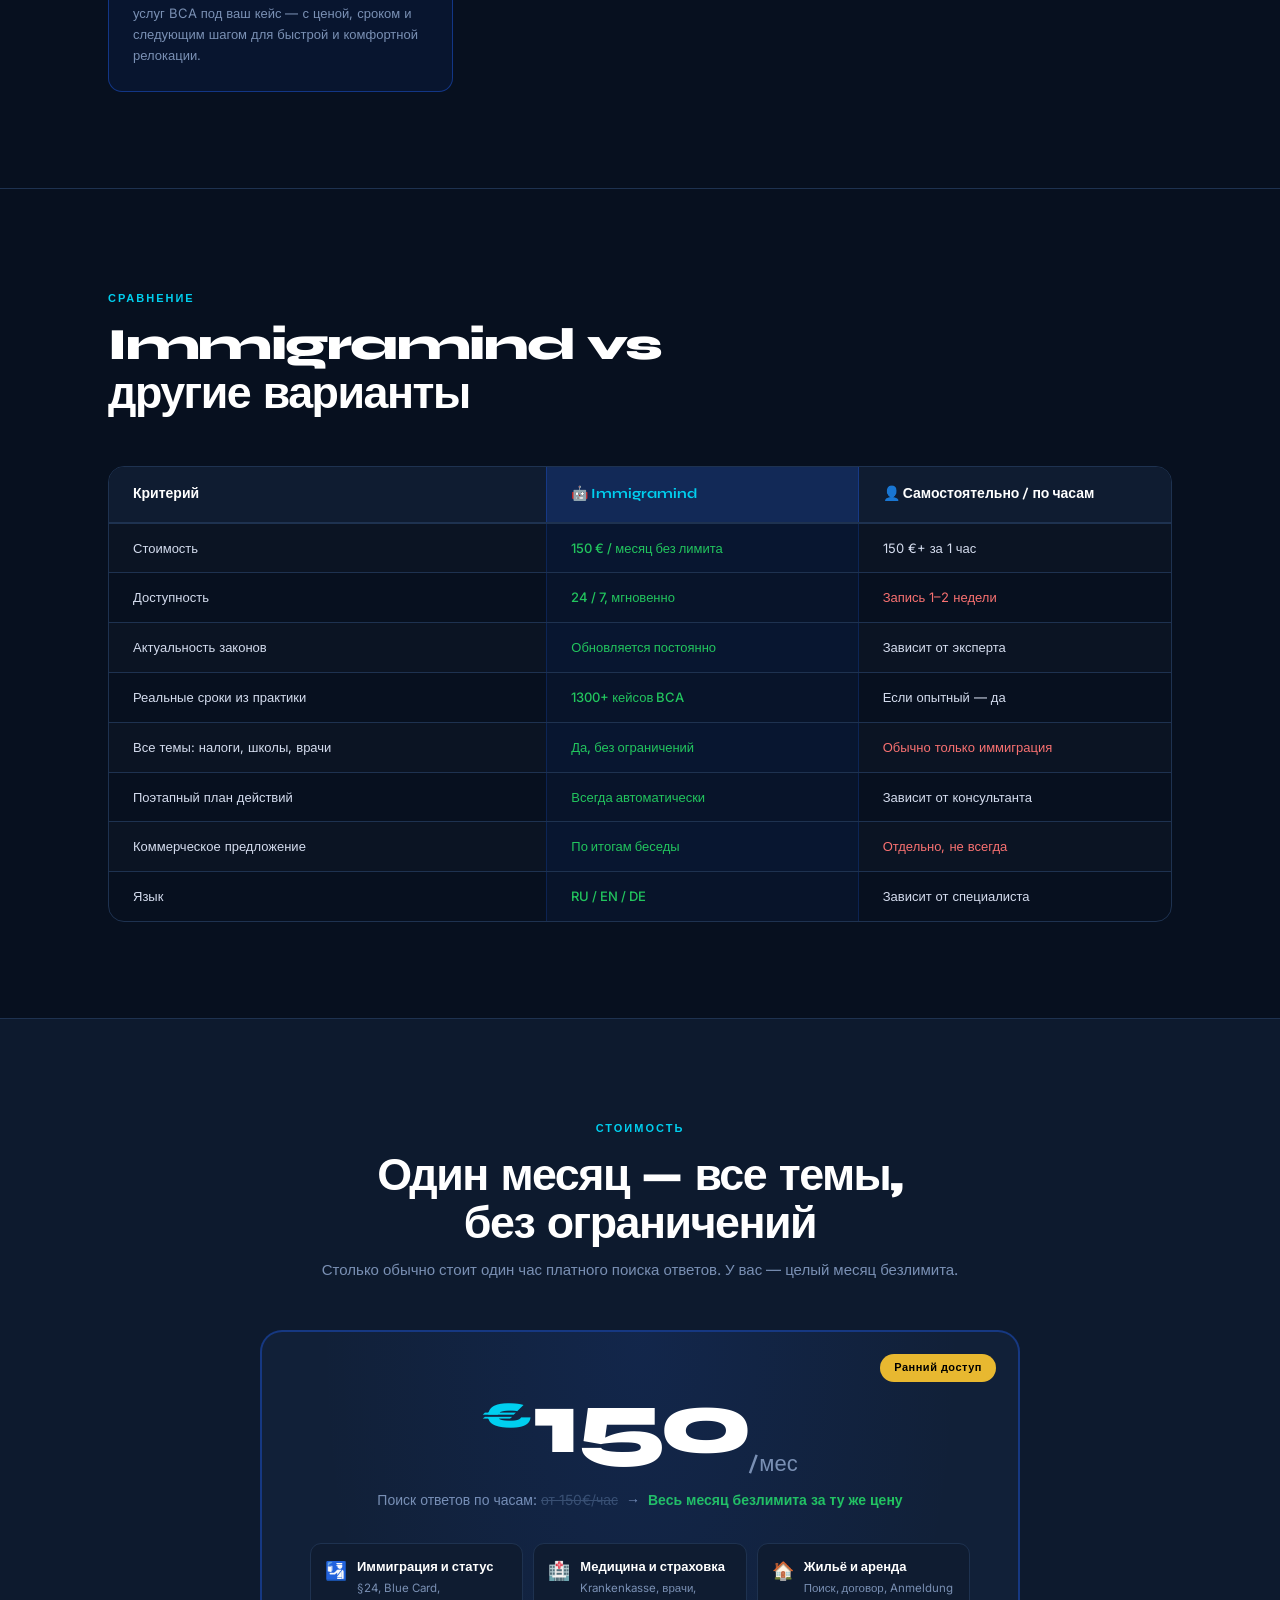
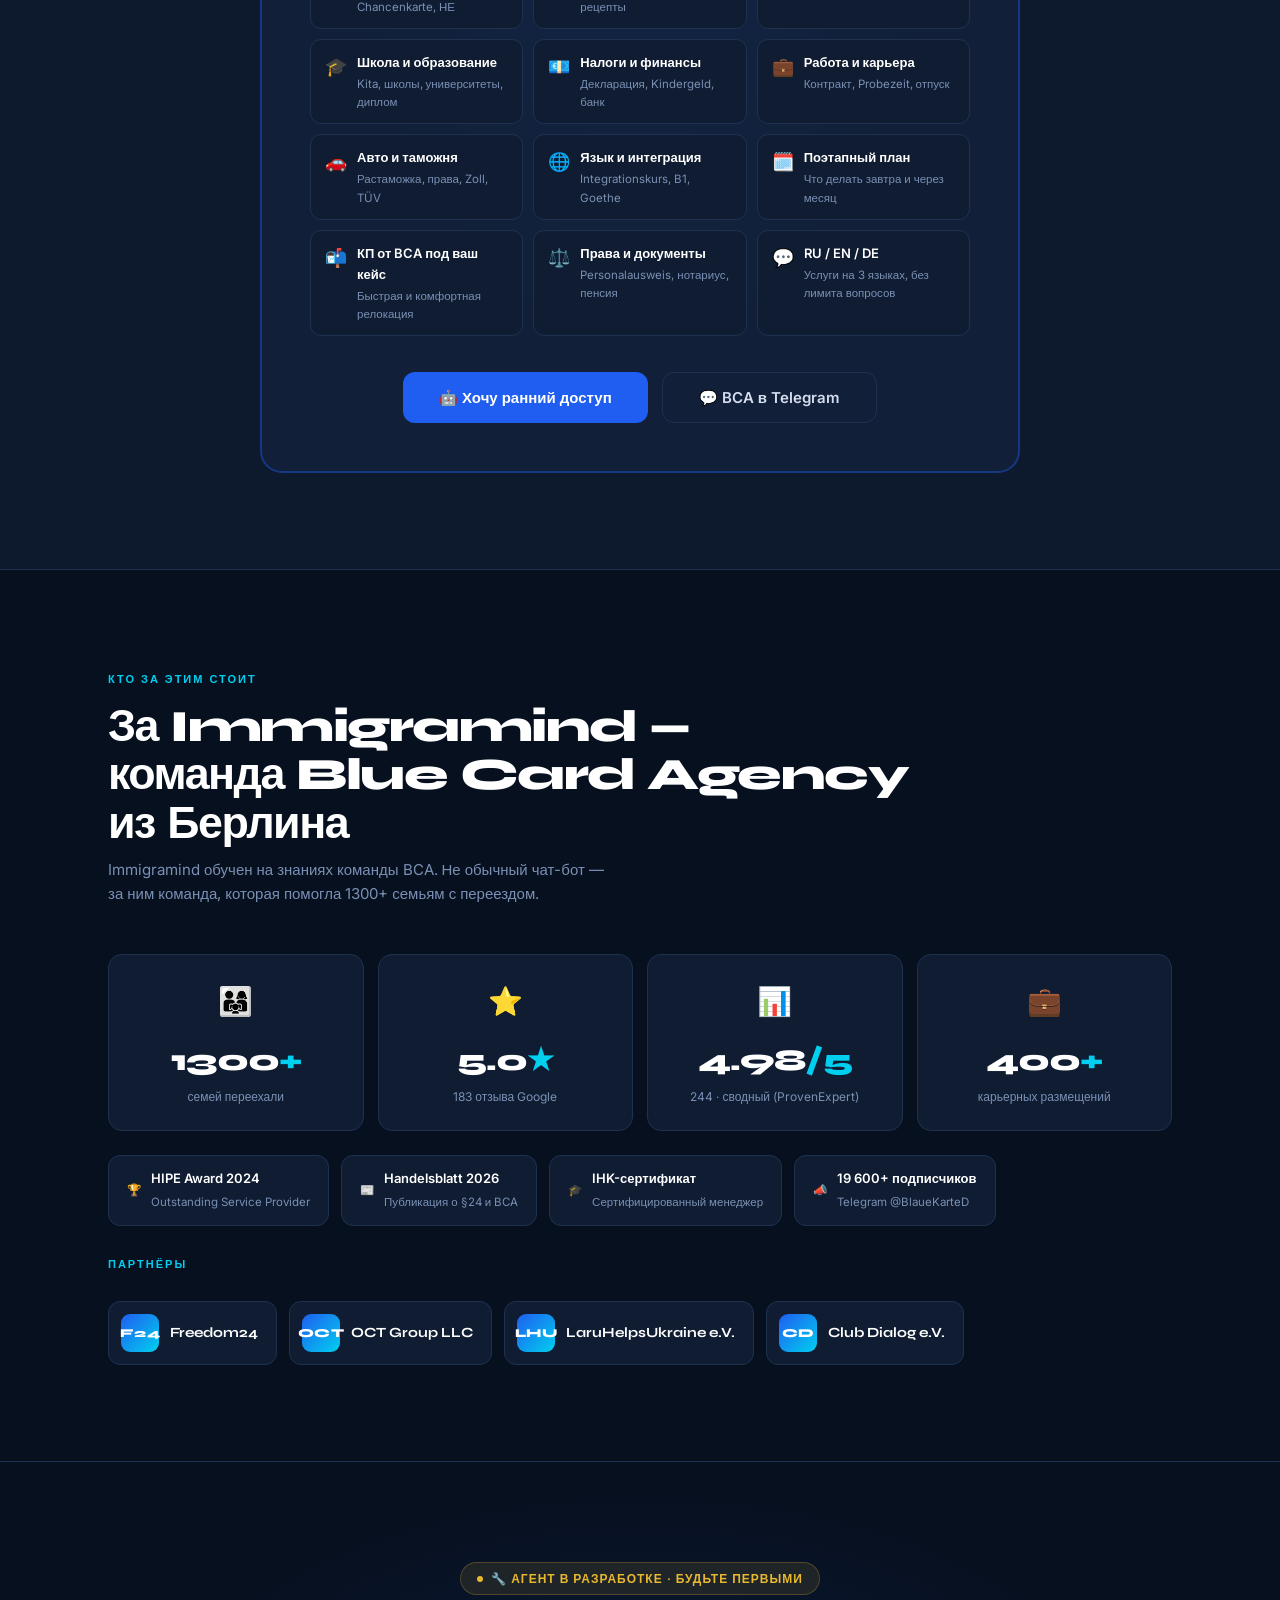
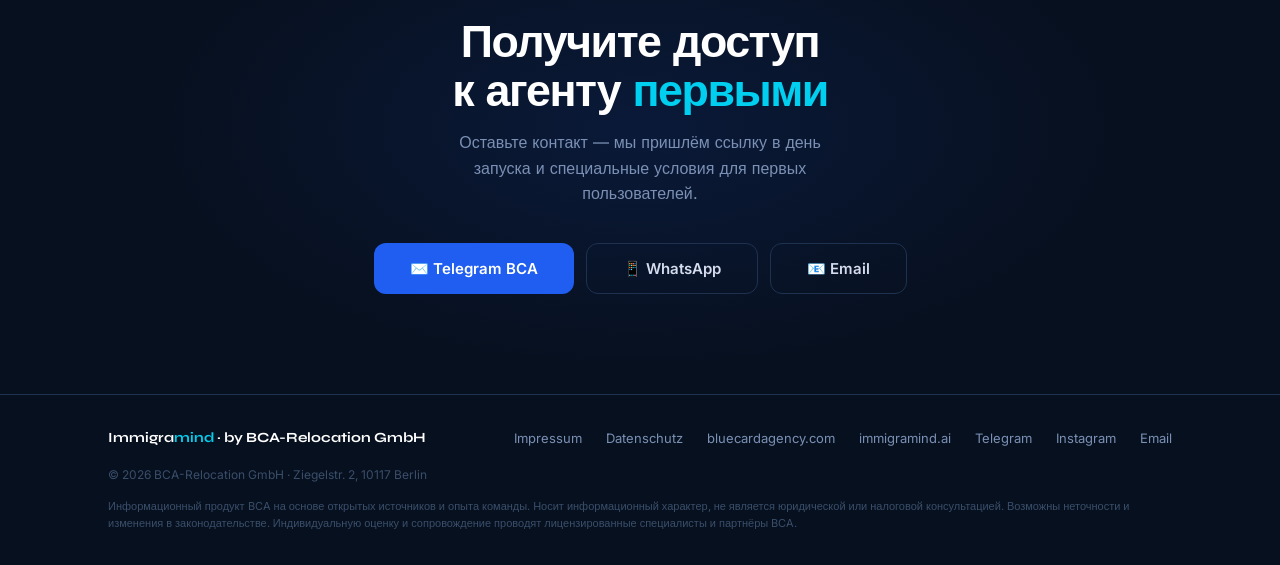
==== commit 45dc9cbb: "Polish partners block with monogram cards (index v1.15) - Branded monogram tile + name for each part" ====
--- a/index.html
+++ b/index.html
@@ -331,8 +331,11 @@
 .award:hover { border-color: rgba(232,184,48,0.35); }
 .award-ico { font-size: 20px; }
 .partners { display: flex; flex-wrap: wrap; gap: 12px; margin-top: 14px; }
-.partner { display: flex; align-items: center; gap: 8px; background: var(--card2); border: 1px solid var(--border); border-radius: 12px; padding: 14px 20px; font-family: 'Syne', sans-serif; font-weight: 700; font-size: 14px; color: var(--white); }
-.partner img { height: 26px; width: auto; display: block; }
+.partner { display: flex; align-items: center; gap: 11px; background: var(--card2); border: 1px solid var(--border); border-radius: 12px; padding: 12px 18px 12px 12px; transition: border-color .25s; }
+.partner:hover { border-color: rgba(0,207,239,0.35); }
+.partner-mark { width: 38px; height: 38px; flex-shrink: 0; border-radius: 9px; background: linear-gradient(135deg, var(--blue), var(--cyan)); color: #fff; font-family: 'Syne', sans-serif; font-weight: 800; font-size: 12px; letter-spacing: .3px; display: flex; align-items: center; justify-content: center; }
+.partner-name { font-family: 'Syne', sans-serif; font-weight: 700; font-size: 14px; color: var(--white); line-height: 1.2; }
+.partner img { height: 30px; width: auto; display: block; }
 .award strong { display: block; font-size: 13px; color: var(--white); font-weight: 600; }
 .award span { font-size: 11.5px; color: var(--muted); }
 
@@ -807,10 +810,10 @@
 
     <p class="label" style="margin-top:30px">Партнёры</p>
     <div class="partners fi">
-      <div class="partner">Freedom24</div>
-      <div class="partner">OCT Group LLC</div>
-      <div class="partner">LaruHelpsUkraine e.V.</div>
-      <div class="partner">Club Dialog e.V.</div>
+      <div class="partner"><span class="partner-mark">F24</span><span class="partner-name">Freedom24</span></div>
+      <div class="partner"><span class="partner-mark">OCT</span><span class="partner-name">OCT Group LLC</span></div>
+      <div class="partner"><span class="partner-mark">LHU</span><span class="partner-name">LaruHelpsUkraine e.V.</span></div>
+      <div class="partner"><span class="partner-mark">CD</span><span class="partner-name">Club Dialog e.V.</span></div>
     </div>
   </div>
 </section>
@@ -884,6 +887,6 @@
 }
 setTimeout(addMsg, 3000);
 </script>
-<div class="doc-version">Immigramind · v1.14 · 2026-06-04</div>
+<div class="doc-version">Immigramind · v1.15 · 2026-06-04</div>
 </body>
 </html>
